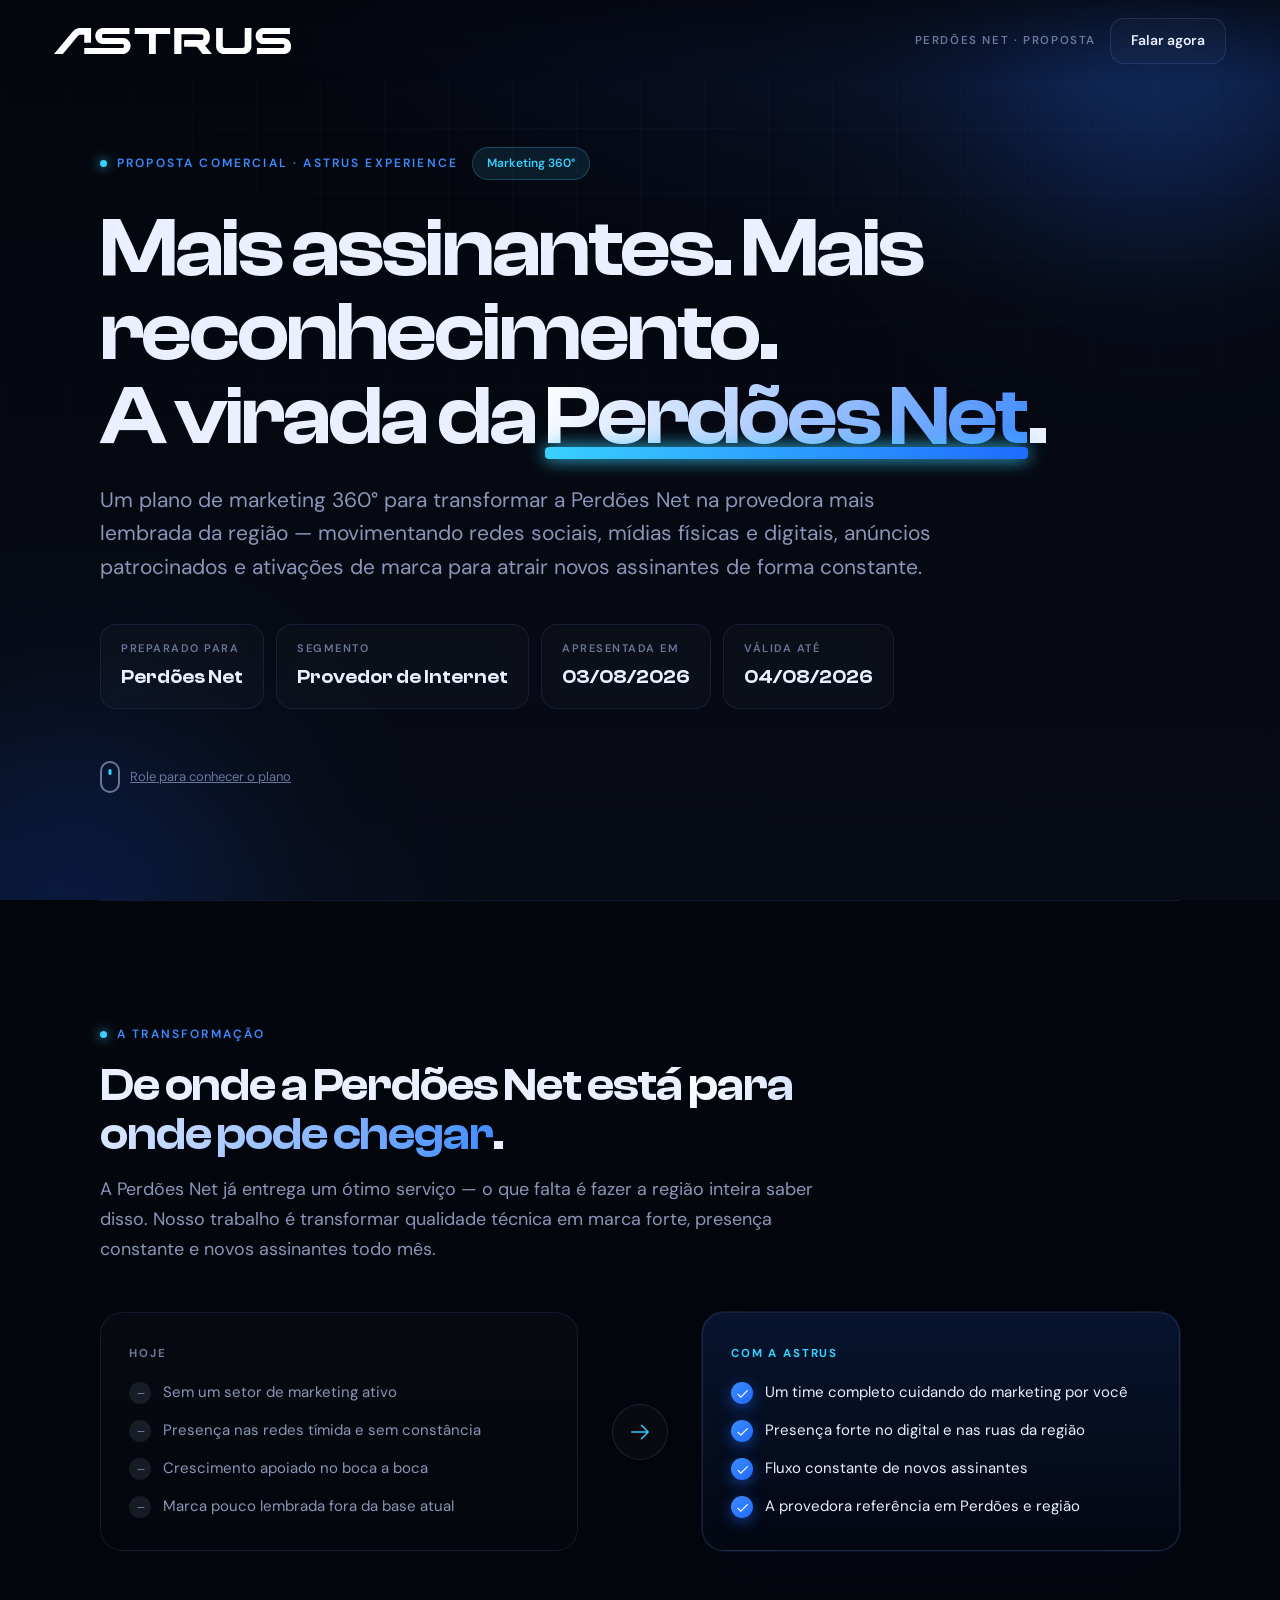
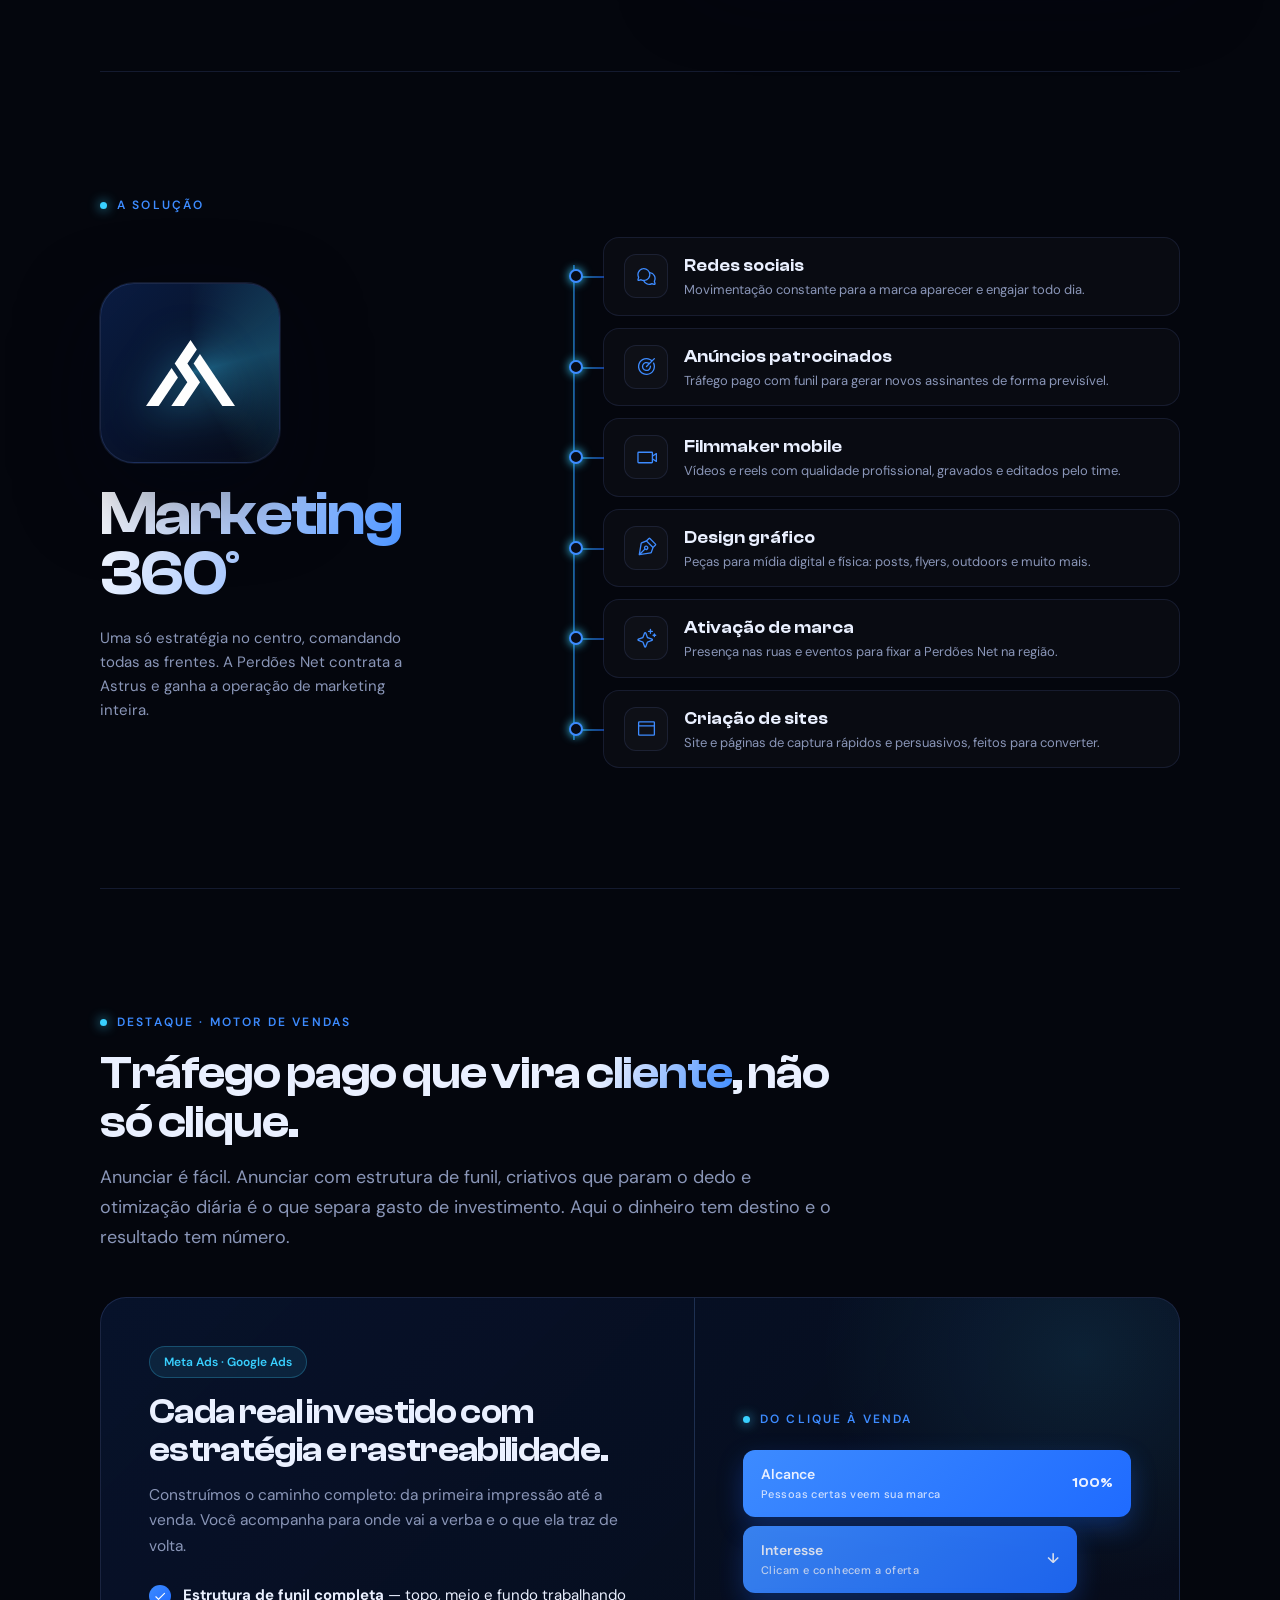
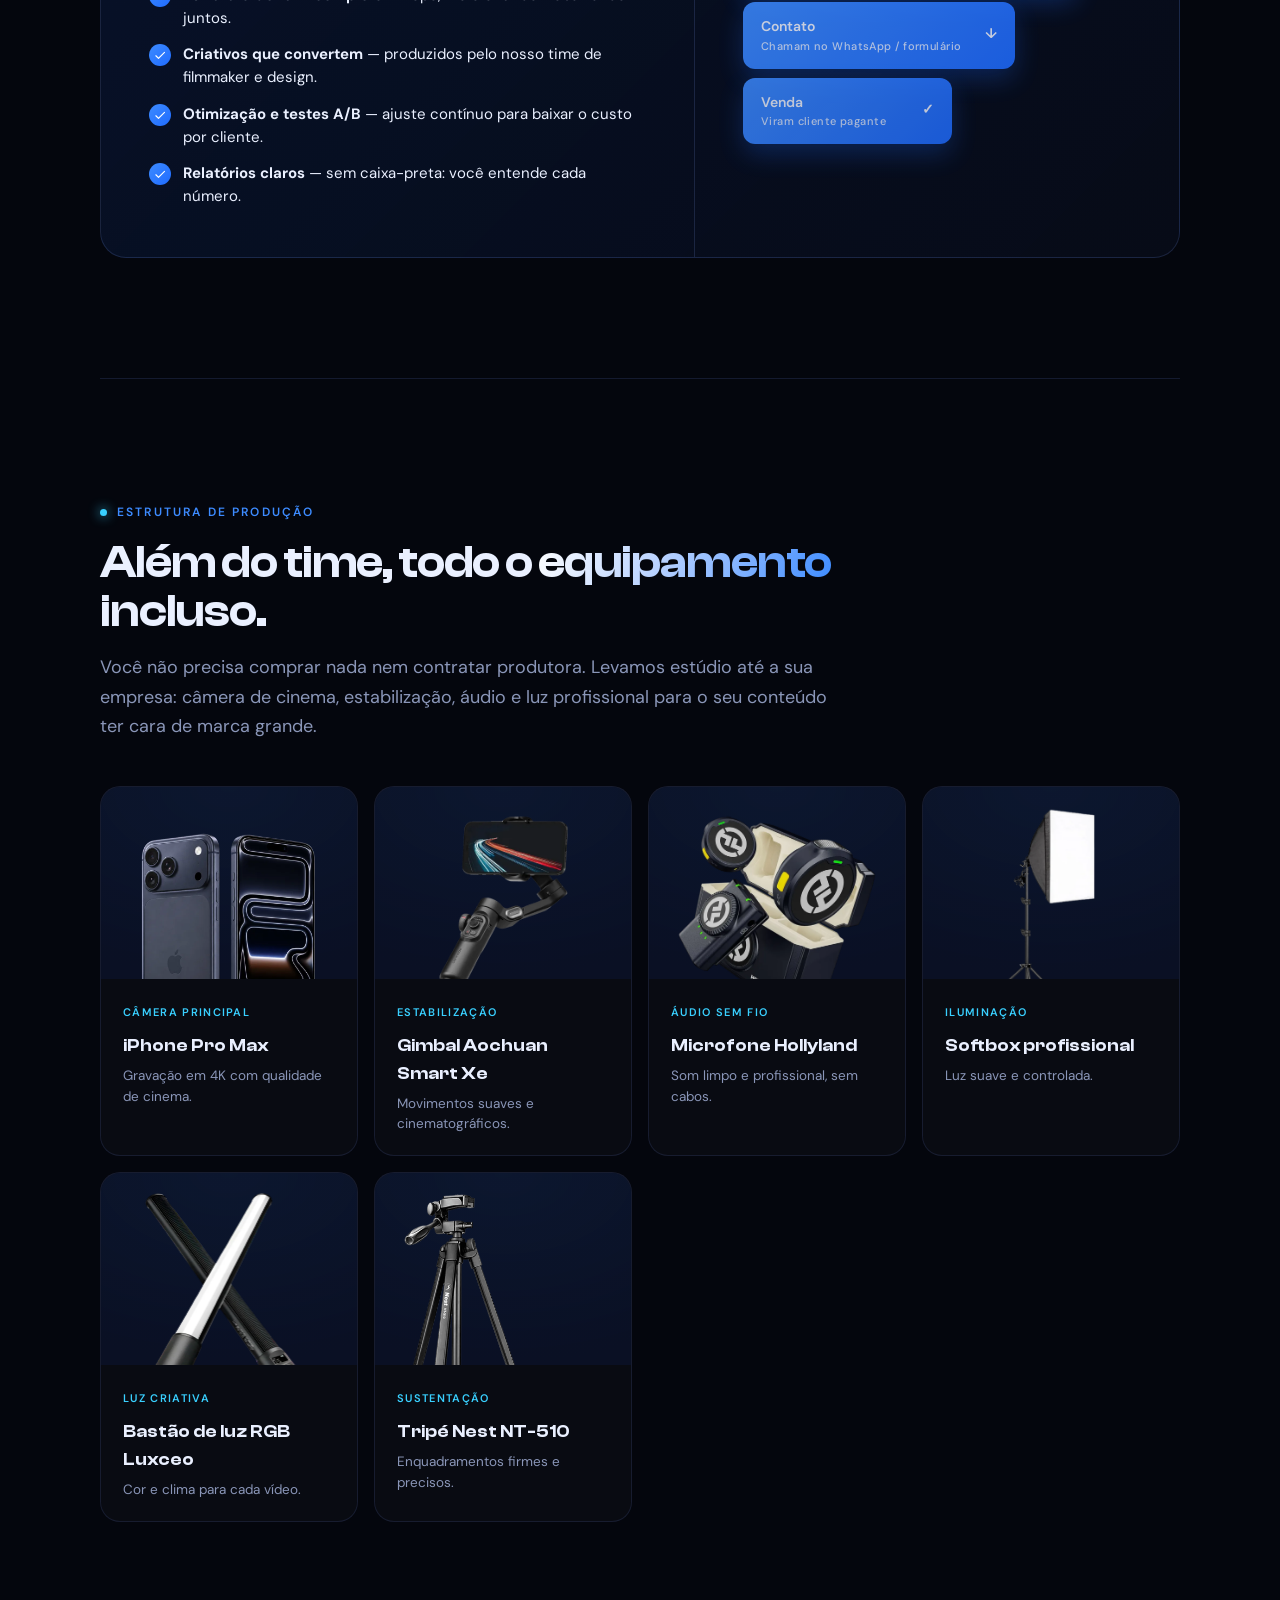
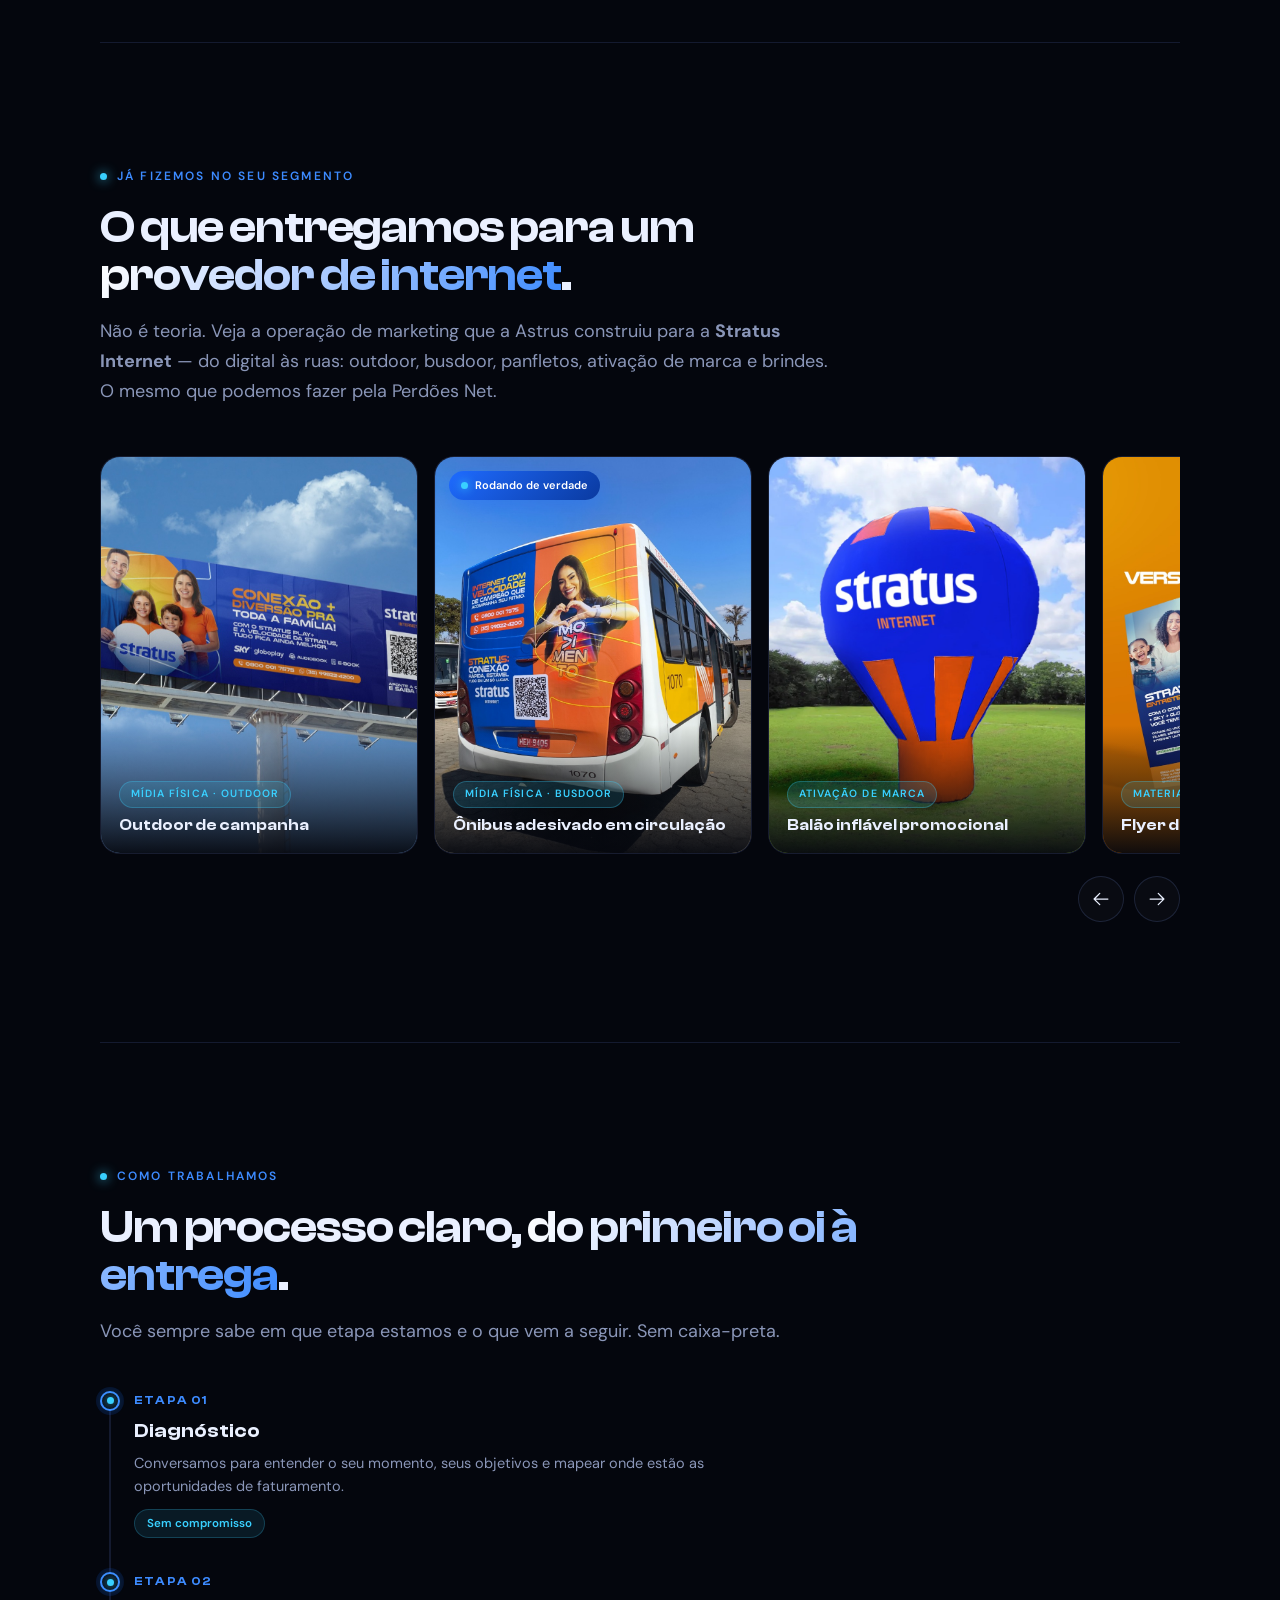
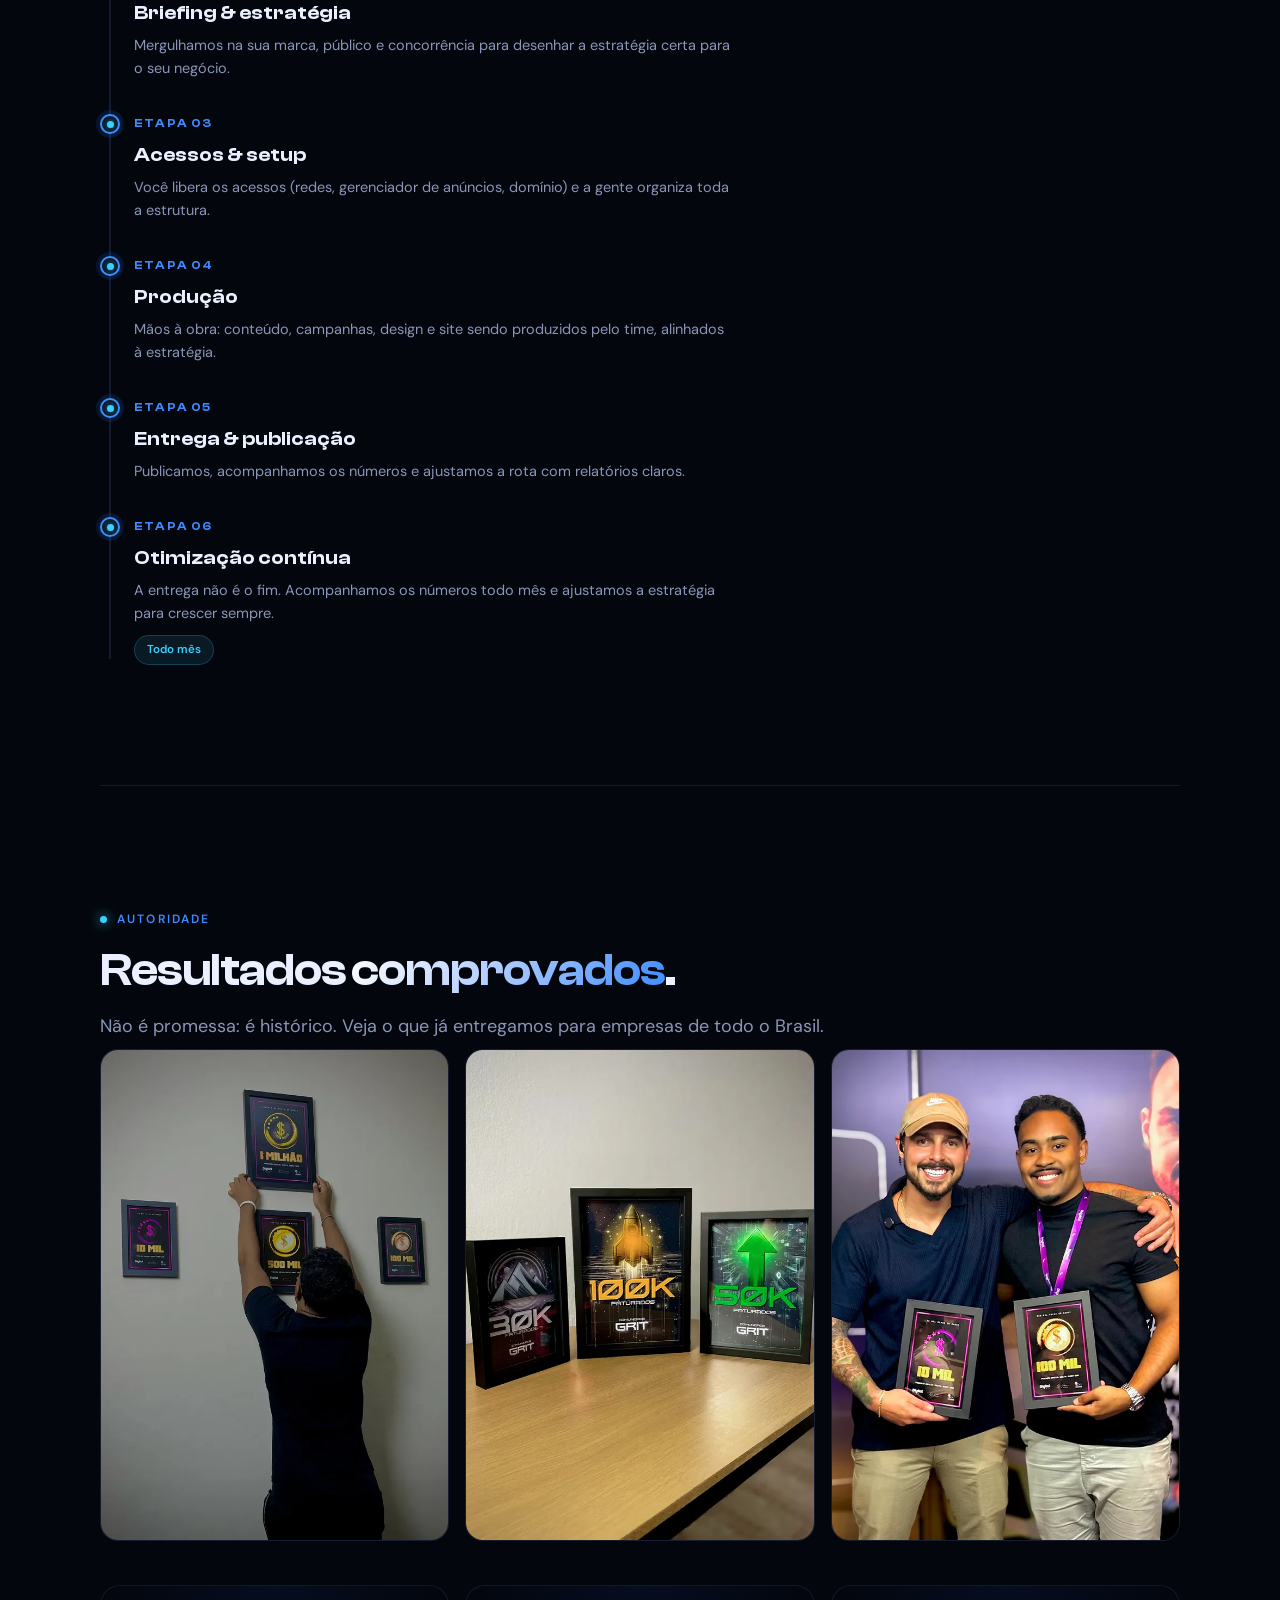
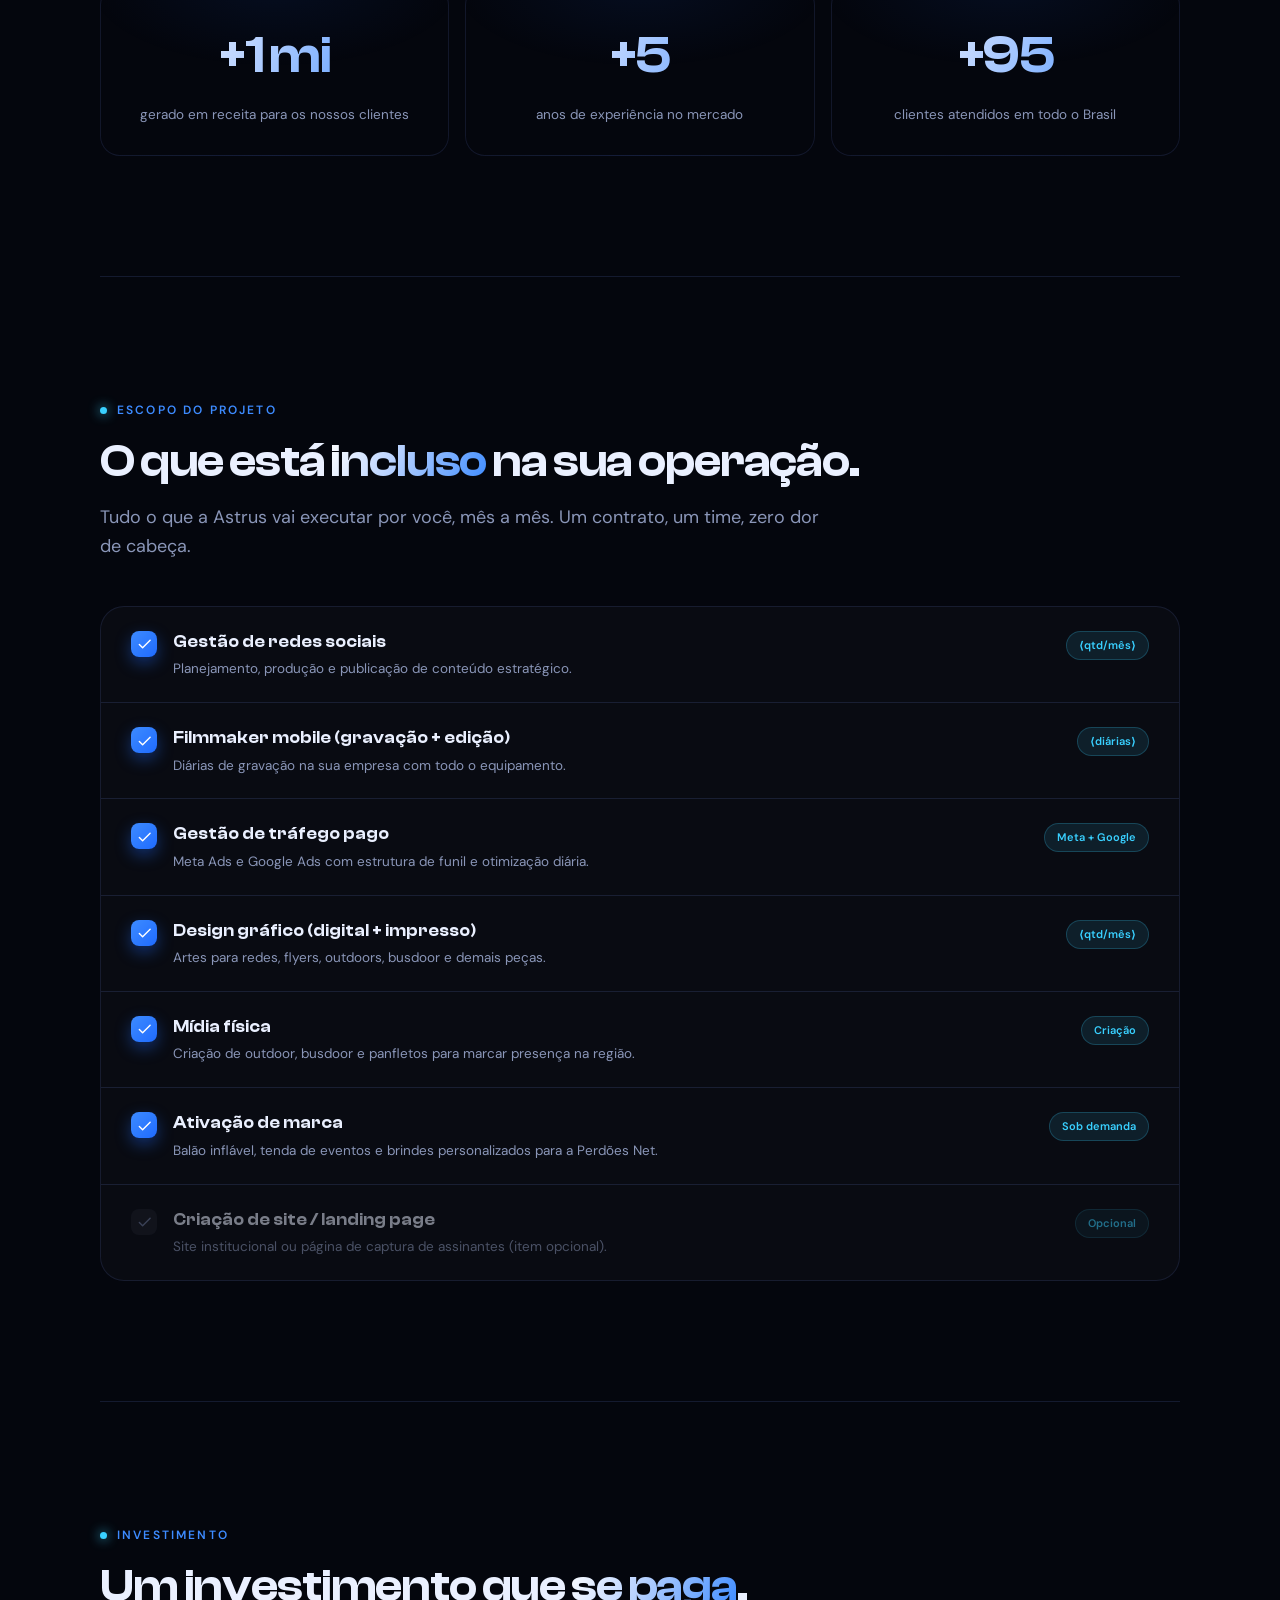
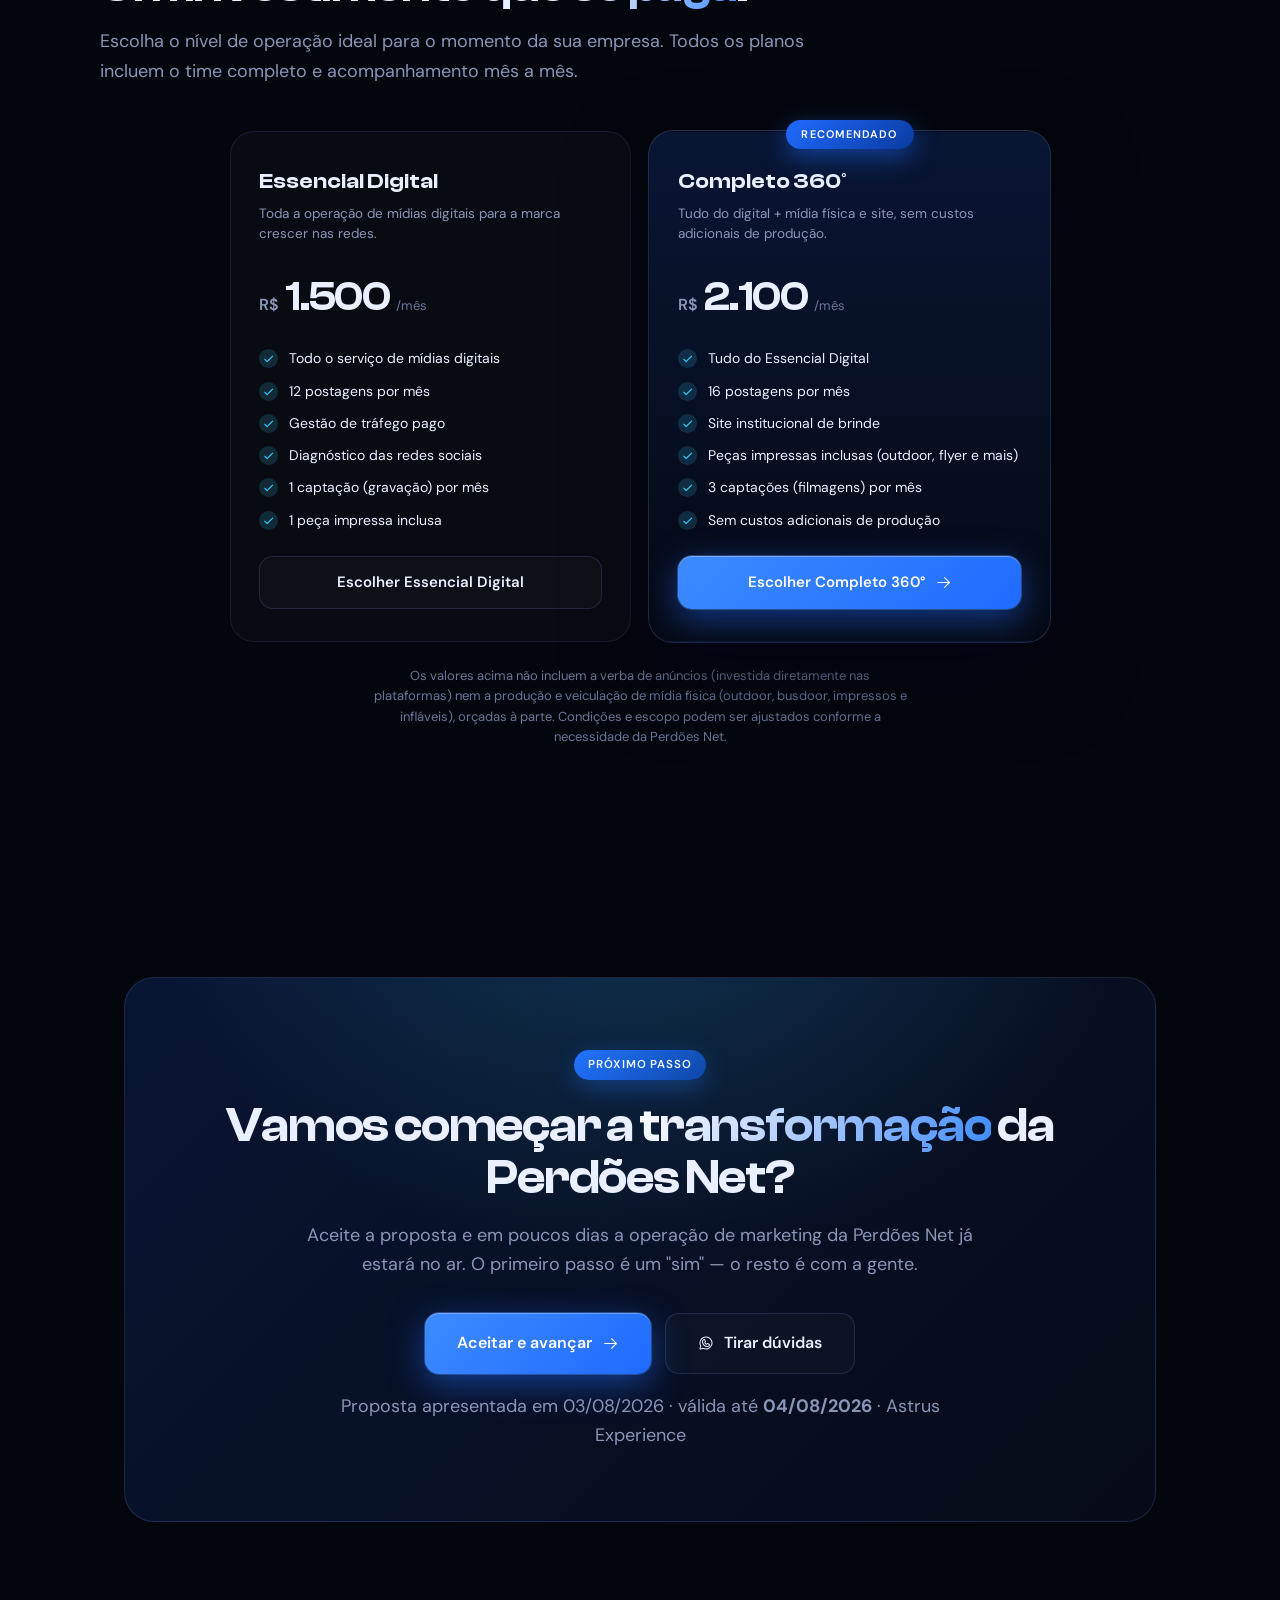
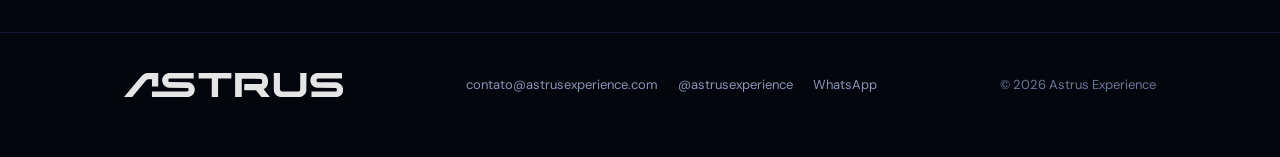
==== proposta.html @ e9cb90b3 "Add files via upload" ====
<!doctype html>
<html lang="pt-BR">
<head>
<meta charset="utf-8" />
<meta name="viewport" content="width=device-width, initial-scale=1" />
<title>Proposta Comercial · Perdões Net — Astrus Experience</title>
<meta name="description" content="Proposta comercial Astrus Experience para a Perdões Net — marketing 360° para provedor de internet." />
<link rel="icon" type="image/svg+xml" href="assets/favicon.svg" />
<link rel="preconnect" href="https://fonts.googleapis.com">
<link rel="preconnect" href="https://fonts.gstatic.com" crossorigin>
<link href="https://fonts.googleapis.com/css2?family=DM+Sans:opsz,wght@9..40,400;9..40,500;9..40,600;9..40,700&display=swap" rel="stylesheet">
<link rel="stylesheet" href="css/fonts.css" />

<!--
  ╔══════════════════════════════════════════════════════════════════════╗
  ║  PROPOSTA COMERCIAL — MODELO BASE (Astrus Experience)                  ║
  ║  Edite a cada reunião. Procure por  ⟨EDITAR⟩  para achar os campos.    ║
  ║  Principais pontos editáveis:                                          ║
  ║   • Capa: nome do cliente, segmento, data e validade                   ║
  ║   • Cenário: as 3 dores do cliente (diagnóstico da reunião)            ║
  ║   • Transformação: o "De → Para" do negócio                           ║
  ║   • Escopo: marque/desmarque o que entra no contrato                   ║
  ║   • Investimento: valores dos planos                                   ║
  ╚══════════════════════════════════════════════════════════════════════╝
-->

<style>
  :root{
    --bg:#04060d; --bg2:#070b16;
    --ink:#eaf0ff; --muted:#8a96b8; --muted2:#6b779a;
    --blue:#1f6bff; --blue-bright:#3d8bff; --blue-glow:#0a3aa0; --cyan:#39d0ff;
    --line:rgba(120,150,255,.14);
    --card:rgba(255,255,255,.025); --card-brd:rgba(120,150,255,.12);
    --glass:rgba(10,16,34,.42); --glass-brd:rgba(130,160,255,.16);
    --grad-blue:linear-gradient(135deg,var(--blue-bright),var(--blue));
    --grad-deep:linear-gradient(135deg,var(--blue),var(--blue-glow));
    --grad-text:linear-gradient(115deg,#fff 0%,#bcd4ff 40%,#3d8bff 100%);
    --grad-line:linear-gradient(90deg,var(--cyan),var(--blue));
    --font-display:'Clash Display','DM Sans',sans-serif;
    --font-body:'DM Sans','Satoshi',system-ui,sans-serif;
    --ease:cubic-bezier(.22,.61,.36,1); --ease-out:cubic-bezier(.16,1,.3,1);
  }
  *{margin:0;padding:0;box-sizing:border-box}
  html{scroll-behavior:smooth}
  body{font-family:var(--font-body);background:var(--bg);color:var(--ink);line-height:1.55;
    -webkit-font-smoothing:antialiased;overflow-x:hidden}
  .grad{background:var(--grad-text);-webkit-background-clip:text;background-clip:text;color:transparent}
  a{color:inherit}

  /* ===== AMBIENTE ===== */
  .ambient{position:fixed;inset:0;z-index:0;overflow:hidden;pointer-events:none;background:
    radial-gradient(120% 80% at 82% -10%,#0b1838 0%,transparent 55%),
    radial-gradient(100% 70% at -10% 110%,#081025 0%,transparent 50%),
    linear-gradient(180deg,var(--bg),var(--bg2))}
  .orb{position:absolute;border-radius:50%;filter:blur(90px);opacity:.4;mix-blend-mode:screen}
  .orb.a{width:520px;height:520px;background:radial-gradient(circle,#1f6bff,transparent 65%);top:-200px;right:-140px;animation:float1 22s var(--ease) infinite}
  .orb.b{width:480px;height:480px;background:radial-gradient(circle,#0a3aa0,transparent 65%);bottom:-220px;left:-160px;animation:float2 26s var(--ease) infinite}
  @keyframes float1{50%{transform:translate(-60px,80px)}}
  @keyframes float2{50%{transform:translate(70px,-60px)}}
  .grid-ov{position:absolute;inset:0;opacity:.32;
    background-image:linear-gradient(var(--line) 1px,transparent 1px),linear-gradient(90deg,var(--line) 1px,transparent 1px);
    background-size:64px 64px;mask-image:radial-gradient(130% 100% at 50% 0%,#000,transparent 72%)}

  /* ===== NAV / PROGRESSO ===== */
  .topbar{position:fixed;top:0;left:0;right:0;z-index:40;display:flex;align-items:center;justify-content:space-between;
    padding:18px clamp(20px,5vw,54px);backdrop-filter:blur(10px);
    background:linear-gradient(180deg,rgba(4,6,13,.72),transparent);transition:.4s var(--ease)}
  .topbar.solid{background:rgba(4,6,13,.86);border-bottom:1px solid var(--line);padding-top:13px;padding-bottom:13px}
  .topbar img{height:26px;display:block}
  .topbar .tb-r{display:flex;align-items:center;gap:14px}
  .tb-tag{font-size:11.5px;font-weight:600;letter-spacing:.14em;text-transform:uppercase;color:var(--muted2);display:none}
  @media(min-width:720px){.tb-tag{display:inline}}
  .progress{position:fixed;top:0;left:0;height:2.5px;width:0;z-index:50;background:var(--grad-line);box-shadow:0 0 14px var(--cyan)}

  .wrap{position:relative;z-index:2;max-width:1080px;margin:0 auto;padding:0 clamp(20px,5vw,24px)}
  section{position:relative;z-index:2}

  /* ===== COMPONENTES BASE ===== */
  .eyebrow{display:inline-flex;align-items:center;gap:10px;font-size:12px;font-weight:600;letter-spacing:.18em;
    text-transform:uppercase;color:var(--blue-bright)}
  .eyebrow .dot{width:7px;height:7px;border-radius:50%;background:var(--cyan);box-shadow:0 0 12px var(--cyan);animation:pulse 2.4s ease-in-out infinite}
  @keyframes pulse{50%{opacity:.4;transform:scale(.7)}}
  .h-sec{font-family:var(--font-display);font-weight:600;font-size:clamp(28px,5vw,46px);letter-spacing:-.025em;line-height:1.06;margin-top:16px}
  .lead{font-size:clamp(15px,2vw,18px);color:var(--muted);max-width:62ch;line-height:1.65;margin-top:16px}
  .badge{font-size:11.5px;font-weight:600;letter-spacing:.08em;text-transform:uppercase;padding:6px 14px;border-radius:100px;
    background:var(--grad-deep);color:#fff;box-shadow:0 8px 24px rgba(31,107,255,.35);display:inline-block}
  .pill{font-size:12px;font-weight:600;color:var(--cyan);padding:6px 14px;border-radius:100px;
    background:rgba(57,208,255,.1);border:1px solid rgba(57,208,255,.25);display:inline-block}

  .btn{display:inline-flex;align-items:center;gap:10px;font-family:var(--font-body);font-weight:600;font-size:15px;
    border-radius:14px;cursor:pointer;border:none;text-decoration:none;transition:.3s var(--ease)}
  .btn svg{width:17px;height:17px;transition:transform .3s var(--ease)}
  .btn-primary{position:relative;padding:15px 28px;color:#fff;overflow:hidden;background:var(--grad-blue);isolation:isolate;
    box-shadow:0 10px 34px rgba(31,107,255,.5),0 0 0 1px rgba(120,170,255,.35),inset 0 1px 0 rgba(255,255,255,.3);
    animation:btnPulse 2.6s ease-in-out infinite}
  @keyframes btnPulse{0%,100%{box-shadow:0 10px 34px rgba(31,107,255,.5),0 0 0 1px rgba(120,170,255,.35),inset 0 1px 0 rgba(255,255,255,.3)}
    50%{box-shadow:0 14px 46px rgba(57,208,255,.65),0 0 30px rgba(57,208,255,.45),0 0 0 1px rgba(120,170,255,.55),inset 0 1px 0 rgba(255,255,255,.35)}}
  .btn-primary::after{content:"";position:absolute;top:0;left:-70%;width:42%;height:100%;
    background:linear-gradient(100deg,transparent,rgba(255,255,255,.65),transparent);transform:skewX(-18deg);animation:sheen 3s ease-in-out infinite}
  @keyframes sheen{0%,50%{left:-70%}80%,100%{left:150%}}
  .btn-primary:hover{transform:translateY(-3px) scale(1.02)}
  .btn-primary:hover svg{transform:translateX(5px)}
  .btn-ghost{padding:14px 24px;background:var(--card);border:1px solid var(--glass-brd);color:var(--ink)}
  .btn-ghost:hover{border-color:var(--blue-bright);background:rgba(31,107,255,.1)}
  .btn-lg{padding:17px 32px;font-size:16px}

  .ico{display:inline-block;width:1em;height:1em;background:currentColor;
    -webkit-mask:var(--ic) center/contain no-repeat;mask:var(--ic) center/contain no-repeat;flex:none}

  /* ===== reveal ===== */
  .reveal{opacity:0;transform:translateY(28px);transition:.9s var(--ease-out)}
  .reveal.in{opacity:1;transform:none}
  .reveal.d1{transition-delay:.1s}.reveal.d2{transition-delay:.2s}.reveal.d3{transition-delay:.3s}

  /* ===== CAPA ===== */
  .cover{min-height:100vh;display:flex;flex-direction:column;justify-content:center;padding:120px 0 80px}
  .cover-tag{display:flex;align-items:center;gap:14px;flex-wrap:wrap;margin-bottom:26px}
  .cover h1{font-family:var(--font-display);font-weight:600;font-size:clamp(40px,7.5vw,84px);letter-spacing:-.035em;line-height:1.0}
  .cover .hl{position:relative;white-space:nowrap}
  .cover .hl::after{content:"";position:absolute;left:0;bottom:.06em;width:100%;height:.14em;border-radius:4px;
    background:var(--grad-line);box-shadow:0 0 18px var(--cyan);transform:scaleX(0);transform-origin:left;animation:underline 1.1s var(--ease-out) .6s forwards}
  @keyframes underline{to{transform:scaleX(1)}}
  .cover-sub{font-size:clamp(16px,2.3vw,21px);color:var(--muted);max-width:60ch;margin-top:26px;line-height:1.6}
  .cover-meta{display:flex;flex-wrap:wrap;gap:12px;margin-top:40px}
  .meta-card{border:1px solid var(--card-brd);border-radius:16px;background:var(--card);padding:15px 20px;min-width:150px;
    backdrop-filter:blur(8px)}
  .meta-card .k{font-size:11px;font-weight:600;letter-spacing:.14em;text-transform:uppercase;color:var(--muted2)}
  .meta-card .v{font-family:var(--font-display);font-weight:600;font-size:19px;margin-top:6px}
  .scroll-cue{margin-top:52px;display:inline-flex;align-items:center;gap:10px;color:var(--muted2);font-size:13px}
  .scroll-cue .m{width:20px;height:32px;border:2px solid var(--muted2);border-radius:100px;position:relative}
  .scroll-cue .m::after{content:"";position:absolute;top:6px;left:50%;transform:translateX(-50%);width:3px;height:6px;border-radius:2px;background:var(--cyan);animation:mouse 1.6s infinite}
  @keyframes mouse{0%{opacity:0;top:6px}30%{opacity:1}70%{opacity:1}100%{opacity:0;top:16px}}

  /* ===== BLOCO GENÉRICO ===== */
  .block{padding:clamp(70px,11vw,120px) 0;border-top:1px solid var(--line)}
  .sec-head{max-width:760px}

  /* ===== CENÁRIO / DORES ===== */
  .pain-grid{display:grid;grid-template-columns:repeat(auto-fit,minmax(260px,1fr));gap:16px;margin-top:44px}
  .pain{border:1px solid var(--card-brd);border-radius:20px;background:var(--card);padding:28px 26px;position:relative;overflow:hidden;
    transition:.35s var(--ease)}
  .pain::before{content:"";position:absolute;inset:0;background:radial-gradient(120% 90% at 0% 0%,rgba(255,90,90,.08),transparent 60%);opacity:0;transition:.35s}
  .pain:hover{transform:translateY(-4px);border-color:rgba(255,120,120,.3)}
  .pain:hover::before{opacity:1}
  .pain .pn{font-family:var(--font-display);font-size:14px;font-weight:600;color:#ff8a8a;letter-spacing:.02em}
  .pain h3{font-family:var(--font-display);font-weight:600;font-size:20px;margin:14px 0 8px}
  .pain p{font-size:14.5px;color:var(--muted);line-height:1.6}
  .pain .xic{width:42px;height:42px;display:grid;place-items:center;border-radius:12px;background:rgba(255,100,100,.1);
    border:1px solid rgba(255,120,120,.25);color:#ff8a8a}
  .pain .xic svg{width:20px;height:20px}

  /* ===== TRANSFORMAÇÃO (De → Para) ===== */
  .transform{display:grid;grid-template-columns:1fr auto 1fr;gap:clamp(16px,3vw,34px);align-items:stretch;margin-top:48px}
  @media(max-width:760px){.transform{grid-template-columns:1fr;gap:14px}.transform .arrow{transform:rotate(90deg);margin:2px auto}}
  .tcol{border-radius:22px;padding:32px 28px}
  .tcol.from{border:1px solid var(--card-brd);background:linear-gradient(180deg,rgba(255,255,255,.02),rgba(255,255,255,.005))}
  .tcol.to{border:1px solid var(--glass-brd);background:linear-gradient(180deg,rgba(31,107,255,.14),rgba(31,107,255,.02));
    box-shadow:0 30px 80px rgba(2,6,20,.5),0 0 0 1px rgba(120,170,255,.12)}
  .tcol .lbl{font-size:11.5px;font-weight:700;letter-spacing:.16em;text-transform:uppercase;margin-bottom:18px}
  .tcol.from .lbl{color:var(--muted2)}
  .tcol.to .lbl{color:var(--cyan)}
  .tcol ul{list-style:none;display:flex;flex-direction:column;gap:15px}
  .tcol li{display:flex;gap:12px;font-size:15px;line-height:1.5}
  .tcol.from li{color:var(--muted)}
  .tcol li .ci{flex:none;width:22px;height:22px;border-radius:50%;display:grid;place-items:center;margin-top:1px}
  .tcol.from li .ci{background:rgba(138,150,184,.14);color:var(--muted2)}
  .tcol.to li .ci{background:var(--grad-blue);color:#fff;box-shadow:0 4px 14px rgba(31,107,255,.5)}
  .tcol .ci svg{width:13px;height:13px}
  .arrow{align-self:center;width:56px;height:56px;border-radius:50%;display:grid;place-items:center;flex:none;
    background:var(--card);border:1px solid var(--glass-brd);color:var(--cyan)}
  .arrow svg{width:24px;height:24px;animation:nudge 1.8s var(--ease) infinite}
  @keyframes nudge{50%{transform:translateX(4px)}}

  /* ===== SOLUÇÃO / SERVIÇOS ===== */
  .serv-grid{display:grid;grid-template-columns:repeat(auto-fit,minmax(250px,1fr));gap:16px;margin-top:44px}
  .serv{border:1px solid var(--card-brd);border-radius:20px;background:var(--card);padding:26px 24px;transition:.35s var(--ease);position:relative;overflow:hidden}
  .serv::after{content:"";position:absolute;inset:0;border-radius:20px;padding:1px;background:var(--grad-line);
    -webkit-mask:linear-gradient(#000 0 0) content-box,linear-gradient(#000 0 0);-webkit-mask-composite:xor;mask-composite:exclude;opacity:0;transition:.35s}
  .serv:hover{transform:translateY(-5px)}
  .serv:hover::after{opacity:1}
  .serv .sic{width:52px;height:52px;display:grid;place-items:center;border-radius:15px;font-size:26px;color:var(--blue-bright);
    background:var(--card);border:1px solid var(--card-brd);transition:.35s var(--ease)}
  .serv:hover .sic{background:var(--grad-blue);color:#fff;border-color:transparent;box-shadow:0 10px 30px rgba(31,107,255,.45)}
  .serv h3{font-family:var(--font-display);font-weight:600;font-size:19px;margin:18px 0 8px}
  .serv p{font-size:14px;color:var(--muted);line-height:1.6}
  .serv .snum{position:absolute;top:22px;right:24px;font-family:var(--font-display);font-size:13px;color:var(--muted2);font-variant-numeric:tabular-nums}

  /* ===== ORGANOGRAMA 360° (serviços) ===== */
  .org360{display:grid;grid-template-columns:.82fr 1.18fr;gap:clamp(24px,4vw,54px);align-items:center;margin-top:20px}
  @media(max-width:820px){.org360{grid-template-columns:1fr;gap:36px}}
  .org360-core{display:flex;flex-direction:column;align-items:flex-start;gap:22px}
  .core-badge{position:relative;width:clamp(128px,18vw,180px);height:clamp(128px,18vw,180px);border-radius:34px;display:grid;place-items:center;
    background:linear-gradient(135deg,rgba(31,107,255,.22),rgba(10,16,34,.5));border:1px solid var(--glass-brd);
    box-shadow:0 30px 80px rgba(2,6,20,.5),0 0 0 1px rgba(120,170,255,.15);overflow:hidden}
  .core-badge::before{content:"";position:absolute;inset:-45%;background:conic-gradient(from 0deg,transparent,rgba(57,208,255,.28),transparent 42%);animation:spin 6s linear infinite}
  @keyframes spin{to{transform:rotate(360deg)}}
  .core-badge img{position:relative;width:50%;filter:drop-shadow(0 6px 22px rgba(57,208,255,.55))}
  .org360-core h2{font-family:var(--font-display);font-weight:600;font-size:clamp(36px,6vw,62px);letter-spacing:-.03em;line-height:.96}
  .org360-core p{color:var(--muted);font-size:15px;max-width:32ch;line-height:1.6}
  .org360-list{position:relative;display:flex;flex-direction:column;gap:12px;padding-left:30px}
  .org360-list::before{content:"";position:absolute;left:0;top:28px;bottom:28px;width:2px;background:var(--grad-line);opacity:.55;box-shadow:0 0 10px rgba(57,208,255,.4)}
  .osrv{position:relative;display:flex;align-items:center;gap:16px;border:1px solid var(--card-brd);border-radius:16px;background:var(--card);
    padding:15px 20px;transition:.35s var(--ease)}
  .osrv::before{content:"";position:absolute;left:-30px;top:50%;width:30px;height:2px;background:var(--grad-line);opacity:.55}
  .osrv::after{content:"";position:absolute;left:-35px;top:50%;transform:translateY(-50%);width:10px;height:10px;border-radius:50%;
    background:var(--bg2);border:2px solid var(--blue-bright);box-shadow:0 0 10px var(--cyan)}
  .osrv:hover{transform:translateX(6px);border-color:var(--blue-bright);background:rgba(31,107,255,.08)}
  .osrv .oic{flex:none;width:44px;height:44px;display:grid;place-items:center;border-radius:12px;font-size:21px;color:var(--blue-bright);
    background:var(--card);border:1px solid var(--card-brd);transition:.35s var(--ease)}
  .osrv:hover .oic{background:var(--grad-blue);color:#fff;border-color:transparent;box-shadow:0 8px 22px rgba(31,107,255,.45)}
  .osrv .otx h3{font-family:var(--font-display);font-weight:600;font-size:17px}
  .osrv .otx p{font-size:13px;color:var(--muted);margin-top:2px;line-height:1.4}

  /* ===== DESTAQUE TRÁFEGO ===== */
  .spot{margin-top:44px;border:1px solid var(--glass-brd);border-radius:26px;overflow:hidden;position:relative;
    background:linear-gradient(135deg,rgba(31,107,255,.12),rgba(10,16,34,.5))}
  .spot-grid{display:grid;grid-template-columns:1.1fr .9fr;gap:0}
  @media(max-width:820px){.spot-grid{grid-template-columns:1fr}}
  .spot-l{padding:clamp(30px,4vw,48px)}
  .spot-l h3{font-family:var(--font-display);font-weight:600;font-size:clamp(24px,3.4vw,34px);letter-spacing:-.02em;line-height:1.1;margin:16px 0 14px}
  .spot-l p{color:var(--muted);font-size:15.5px;line-height:1.65;max-width:46ch}
  .spot-feats{list-style:none;margin-top:24px;display:flex;flex-direction:column;gap:13px}
  .spot-feats li{display:flex;gap:12px;font-size:15px;align-items:flex-start}
  .spot-feats .ci{flex:none;width:22px;height:22px;border-radius:50%;background:var(--grad-blue);display:grid;place-items:center;color:#fff;margin-top:1px}
  .spot-feats .ci svg{width:12px;height:12px}
  .spot-r{position:relative;border-left:1px solid var(--glass-brd);padding:clamp(30px,4vw,48px);display:flex;flex-direction:column;justify-content:center;gap:22px;
    background:radial-gradient(90% 70% at 80% 10%,rgba(57,208,255,.1),transparent 60%)}
  @media(max-width:820px){.spot-r{border-left:none;border-top:1px solid var(--glass-brd)}}
  .funnel{display:flex;flex-direction:column;gap:9px}
  .fstep{position:relative;border-radius:12px;padding:14px 18px;font-weight:600;font-size:14px;color:#eaf0ff;
    background:var(--grad-blue);box-shadow:0 10px 26px rgba(31,107,255,.3);display:flex;justify-content:space-between;align-items:center}
  .fstep:nth-child(1){width:100%}.fstep:nth-child(2){width:86%;opacity:.92}.fstep:nth-child(3){width:70%;opacity:.85}.fstep:nth-child(4){width:54%;opacity:.82}
  .fstep .fv{font-family:var(--font-display);font-variant-numeric:tabular-nums}
  .fstep small{display:block;font-weight:500;font-size:11px;opacity:.85;letter-spacing:.04em}

  /* ===== EQUIPAMENTOS ===== */
  .equip-grid{display:grid;grid-template-columns:repeat(auto-fit,minmax(220px,1fr));gap:16px;margin-top:44px}
  .equip{border:1px solid var(--card-brd);border-radius:20px;background:var(--card);overflow:hidden;transition:.35s var(--ease)}
  .equip:hover{transform:translateY(-5px);border-color:var(--blue-bright);box-shadow:0 24px 60px rgba(2,6,20,.5)}
  .equip-media{aspect-ratio:4/3;overflow:hidden;display:grid;place-items:center;padding:20px;
    background:radial-gradient(120% 100% at 50% 0%,rgba(31,107,255,.12),#0a1024)}
  .equip-media img{max-width:100%;max-height:100%;width:auto;height:auto;object-fit:contain;transition:.6s var(--ease)}
  .equip:hover .equip-media img{transform:scale(1.05)}
  .equip-body{padding:20px 22px}
  .equip-role{font-size:11px;font-weight:600;letter-spacing:.12em;text-transform:uppercase;color:var(--cyan)}
  .equip-body h3{font-family:var(--font-display);font-weight:600;font-size:18px;margin:8px 0 6px}
  .equip-body p{font-size:13.5px;color:var(--muted);line-height:1.55}

  /* ===== CASES — carrossel (responsivo a qualquer nº de fotos) ===== */
  .cases-carousel{position:relative;margin-top:44px}
  .cc-track{display:flex;gap:16px;overflow-x:auto;scroll-snap-type:x mandatory;scroll-behavior:smooth;
    padding:6px 2px 18px;-ms-overflow-style:none;scrollbar-width:none}
  .cc-track::-webkit-scrollbar{display:none}
  .case{position:relative;flex:0 0 auto;width:clamp(258px,72vw,318px);aspect-ratio:4/5;scroll-snap-align:start;
    border:1px solid var(--card-brd);border-radius:20px;overflow:hidden;background:var(--card);transition:.4s var(--ease)}
  .case img{width:100%;height:100%;object-fit:cover;display:block;transition:1.1s var(--ease)}
  .case:hover{border-color:var(--blue-bright);box-shadow:0 26px 60px rgba(2,6,20,.55)}
  .case:hover img{transform:scale(1.05)}
  .case .cap{position:absolute;left:0;right:0;bottom:0;padding:56px 18px 18px;display:flex;flex-direction:column;gap:8px;
    background:linear-gradient(180deg,transparent,rgba(4,6,13,.94))}
  .case .ctag{align-self:flex-start;font-size:10.5px;font-weight:600;letter-spacing:.1em;text-transform:uppercase;color:var(--cyan);
    padding:4px 11px;border-radius:100px;background:rgba(57,208,255,.14);border:1px solid rgba(57,208,255,.28)}
  .case .cnm{font-family:var(--font-display);font-weight:600;font-size:16px;line-height:1.2}
  .case .clive{position:absolute;top:14px;left:14px;display:inline-flex;align-items:center;gap:7px;font-size:11px;font-weight:600;
    color:#fff;padding:6px 12px;border-radius:100px;background:var(--grad-deep);box-shadow:0 8px 22px rgba(31,107,255,.4);z-index:2}
  .case .clive i{width:7px;height:7px;border-radius:50%;background:var(--cyan);box-shadow:0 0 10px var(--cyan);animation:pulse 1.8s infinite}
  .cc-nav{display:flex;gap:10px;justify-content:flex-end;margin-top:4px}
  .cc-nav button{width:46px;height:46px;border-radius:50%;border:1px solid var(--glass-brd);background:var(--card);color:var(--ink);
    cursor:pointer;display:grid;place-items:center;transition:.25s var(--ease)}
  .cc-nav button:hover{border-color:var(--blue-bright);background:rgba(31,107,255,.12);color:#fff}
  .cc-nav button svg{width:20px;height:20px}
  .cc-nav button.prev svg{transform:rotate(180deg)}

  /* ===== fotos de resultado (site Astrus) ===== */
  .res-photos{display:grid;grid-template-columns:repeat(3,1fr);gap:16px;margin-top:8px;margin-bottom:24px}
  @media(max-width:640px){.res-photos{grid-template-columns:1fr}}
  .res-photo{border:1px solid var(--card-brd);border-radius:18px;overflow:hidden;background:var(--card);transition:.35s var(--ease)}
  .res-photo:hover{transform:translateY(-4px);border-color:var(--blue-bright);box-shadow:0 22px 54px rgba(2,6,20,.5)}
  .res-photo img{width:100%;height:100%;object-fit:cover;display:block}

  /* ===== PROCESSO ===== */
  .timeline{margin-top:44px;position:relative;padding-left:34px}
  .timeline::before{content:"";position:absolute;left:9px;top:6px;bottom:6px;width:2px;background:var(--line)}
  .timeline .tl-fill{position:absolute;left:9px;top:6px;width:2px;background:var(--grad-line);box-shadow:0 0 12px var(--cyan);height:0;transition:height .2s linear}
  .tstep{position:relative;padding:0 0 34px}
  .tstep:last-child{padding-bottom:0}
  .tstep .tnode{position:absolute;left:-34px;top:0;width:20px;height:20px;border-radius:50%;background:var(--bg2);
    border:2px solid var(--card-brd);display:grid;place-items:center}
  .tstep.in .tnode{border-color:var(--blue-bright);box-shadow:0 0 0 4px rgba(31,107,255,.14)}
  .tstep .tnode i{width:7px;height:7px;border-radius:50%;background:var(--muted2);transition:.3s}
  .tstep.in .tnode i{background:var(--cyan);box-shadow:0 0 10px var(--cyan)}
  .tstep .tn{font-family:var(--font-display);font-size:12px;font-weight:600;color:var(--blue-bright);letter-spacing:.1em}
  .tstep h3{font-family:var(--font-display);font-weight:600;font-size:20px;margin:6px 0 6px}
  .tstep p{font-size:14.5px;color:var(--muted);line-height:1.6;max-width:60ch}
  .tstep .tmeta{display:inline-block;margin-top:10px;font-size:11.5px;font-weight:600;color:var(--cyan);
    padding:5px 12px;border-radius:100px;background:rgba(57,208,255,.1);border:1px solid rgba(57,208,255,.22)}

  /* ===== RESULTADOS ===== */
  .stats{display:grid;grid-template-columns:repeat(3,1fr);gap:16px;margin-top:44px}
  @media(max-width:640px){.stats{grid-template-columns:1fr}}
  .stat{border:1px solid var(--card-brd);border-radius:20px;background:var(--card);padding:30px 26px;text-align:center;
    background:radial-gradient(90% 80% at 50% 0%,rgba(31,107,255,.08),transparent 60%)}
  .stat .rn{font-family:var(--font-display);font-weight:600;font-size:clamp(34px,5vw,52px);letter-spacing:-.03em;
    background:var(--grad-text);-webkit-background-clip:text;background-clip:text;color:transparent}
  .stat .rl{font-size:13.5px;color:var(--muted);margin-top:8px;line-height:1.5}

  /* ===== ESCOPO ===== */
  .scope{margin-top:44px;border:1px solid var(--card-brd);border-radius:24px;background:var(--card);overflow:hidden}
  .scope-row{display:flex;gap:16px;align-items:flex-start;padding:22px clamp(22px,3vw,30px);border-bottom:1px solid var(--line);transition:.3s}
  .scope-row:last-child{border-bottom:none}
  .scope-row:hover{background:rgba(31,107,255,.04)}
  .scope-row .ck{flex:none;width:26px;height:26px;border-radius:8px;display:grid;place-items:center;margin-top:2px;
    background:var(--grad-blue);color:#fff;box-shadow:0 6px 16px rgba(31,107,255,.4)}
  .scope-row .ck svg{width:15px;height:15px}
  .scope-row.off .ck{background:rgba(138,150,184,.12);color:var(--muted2);box-shadow:none}
  .scope-row.off{opacity:.5}
  .scope-row .st{flex:1}
  .scope-row h4{font-family:var(--font-display);font-weight:600;font-size:17px}
  .scope-row p{font-size:13.5px;color:var(--muted);margin-top:4px;line-height:1.55}
  .scope-row .tag{font-size:11px;font-weight:600;color:var(--cyan);padding:5px 12px;border-radius:100px;
    background:rgba(57,208,255,.1);border:1px solid rgba(57,208,255,.22);white-space:nowrap;height:fit-content;margin-top:2px}

  /* ===== INVESTIMENTO ===== */
  .plans{display:grid;grid-template-columns:repeat(2,1fr);gap:18px;margin-top:44px;max-width:820px;margin-inline:auto}
  @media(max-width:820px){.plans{grid-template-columns:1fr}}
  .plan{border:1px solid var(--card-brd);border-radius:24px;background:var(--card);padding:32px 28px;position:relative;transition:.35s var(--ease)}
  .plan:hover{transform:translateY(-6px)}
  .plan.feat{border-color:transparent;background:linear-gradient(180deg,rgba(31,107,255,.16),rgba(10,16,34,.4));
    box-shadow:0 30px 80px rgba(2,6,20,.55),0 0 0 1px rgba(120,170,255,.3)}
  .plan.feat::before{content:"Recomendado";position:absolute;top:-12px;left:50%;transform:translateX(-50%);
    font-size:11px;font-weight:600;letter-spacing:.1em;text-transform:uppercase;padding:6px 16px;border-radius:100px;
    background:var(--grad-deep);color:#fff;box-shadow:0 8px 24px rgba(31,107,255,.5);white-space:nowrap}
  .plan .pname{font-family:var(--font-display);font-weight:600;font-size:22px}
  .plan .pdesc{font-size:13.5px;color:var(--muted);margin-top:6px;line-height:1.5;min-height:40px}
  .plan .price{margin:22px 0 6px;display:flex;align-items:baseline;gap:6px}
  .plan .price .cur{font-size:16px;color:var(--muted);font-weight:600}
  .plan .price .val{font-family:var(--font-display);font-weight:600;font-size:40px;letter-spacing:-.03em}
  .plan .price .per{font-size:13px;color:var(--muted2)}
  .plan ul{list-style:none;margin:20px 0 26px;display:flex;flex-direction:column;gap:12px}
  .plan li{display:flex;gap:11px;font-size:14px;color:var(--ink);line-height:1.45}
  .plan li .ci{flex:none;width:19px;height:19px;border-radius:50%;background:rgba(57,208,255,.16);display:grid;place-items:center;color:var(--cyan);margin-top:1px}
  .plan li .ci svg{width:11px;height:11px}
  .plan .btn{width:100%;justify-content:center}
  .invest-note{margin-top:24px;font-size:13px;color:var(--muted2);text-align:center;max-width:60ch;margin-inline:auto}

  /* ===== CTA FINAL ===== */
  .cta{margin:clamp(70px,11vw,110px) 0;border-radius:30px;padding:clamp(40px,6vw,72px);text-align:center;position:relative;overflow:hidden;
    border:1px solid var(--glass-brd);background:linear-gradient(135deg,rgba(31,107,255,.16),rgba(10,16,34,.5))}
  .cta::before{content:"";position:absolute;inset:0;background:radial-gradient(80% 120% at 50% -20%,rgba(57,208,255,.18),transparent 60%);pointer-events:none}
  .cta h2{font-family:var(--font-display);font-weight:600;font-size:clamp(28px,5vw,48px);letter-spacing:-.025em;line-height:1.08;position:relative}
  .cta p{color:var(--muted);font-size:clamp(15px,2vw,18px);max-width:56ch;margin:18px auto 0;line-height:1.6;position:relative}
  .cta-actions{display:flex;flex-wrap:wrap;gap:14px;justify-content:center;margin-top:34px;position:relative}
  .valid{margin-top:26px;font-size:12.5px;color:var(--muted2);position:relative}

  /* ===== FOOTER ===== */
  .foot{border-top:1px solid var(--line);padding:40px 0 60px;color:var(--muted2);font-size:13px}
  .foot .fw{display:flex;flex-wrap:wrap;gap:18px;align-items:center;justify-content:space-between}
  .foot img{height:24px;opacity:.9}
  .foot a{color:var(--muted);text-decoration:none;transition:.2s}
  .foot a:hover{color:var(--cyan)}
  .foot-links{display:flex;gap:20px;flex-wrap:wrap}

  @media(prefers-reduced-motion:reduce){*{animation:none!important;transition-duration:.001s!important}.reveal{opacity:1;transform:none}}
</style>
</head>
<body>

<div class="progress" id="progress"></div>
<div class="ambient" aria-hidden="true"><div class="orb a"></div><div class="orb b"></div><div class="grid-ov"></div></div>

<!-- ===== TOPBAR ===== -->
<div class="topbar" id="topbar">
  <a href="#top" aria-label="Astrus Experience"><img src="assets/logos/astrus-logo.svg" alt="Astrus Experience"></a>
  <div class="tb-r">
    <span class="tb-tag" id="pTopTag">Perdões Net · Proposta</span>
    <a href="https://w.app/astrusexperience" target="_blank" rel="noopener" class="btn btn-ghost" style="padding:11px 20px;font-size:14px" id="pTopWa">Falar agora</a>
  </div>
</div>

<!-- ============================================================= -->
<!-- CAPA  ⟨EDITAR⟩ cliente, segmento, data, validade              -->
<!-- ============================================================= -->
<section class="cover wrap" id="top">
  <div class="cover-tag reveal in">
    <span class="eyebrow" id="pEyebrow"><span class="dot"></span>Proposta Comercial · Astrus Experience</span>
    <span class="pill" id="pPill">Marketing 360°</span>
  </div>
  <h1 class="reveal in" id="pHeadline">
    Mais assinantes. Mais reconhecimento.<br>
    A virada da <span class="hl grad">Perdões Net</span>.
  </h1>
  <p class="cover-sub reveal in d1" id="pSub">
    Um plano de marketing 360° para transformar a Perdões Net na provedora mais lembrada da
    região — movimentando redes sociais, mídias físicas e digitais, anúncios patrocinados e
    ativações de marca para atrair novos assinantes de forma constante.
  </p>

  <div class="cover-meta reveal in d2" id="pMeta">
    <div class="meta-card"><div class="k">Preparado para</div><div class="v">Perdões Net</div></div>
    <div class="meta-card"><div class="k">Segmento</div><div class="v">Provedor de Internet</div></div>
    <div class="meta-card"><div class="k">Apresentada em</div><div class="v">03/08/2026</div></div>
    <div class="meta-card"><div class="k">Válida até</div><div class="v">04/08/2026</div></div>
  </div>

  <a class="scroll-cue" href="#transformacao"><span class="m"></span>Role para conhecer o plano</a>
</section>

<!-- ============================================================= -->
<!-- A TRANSFORMAÇÃO (De → Para)  ⟨EDITAR⟩ conforme o cliente       -->
<!-- ============================================================= -->
<section class="block wrap" id="transformacao">
  <div class="sec-head reveal">
    <span class="eyebrow"><span class="dot"></span>A transformação</span>
    <h2 class="h-sec" id="pTransformTitle">De onde a Perdões Net está <span class="grad">para onde pode chegar</span>.</h2>
    <p class="lead" id="pTransformLead">A Perdões Net já entrega um ótimo serviço — o que falta é fazer a região inteira saber disso. Nosso trabalho é transformar qualidade técnica em marca forte, presença constante e novos assinantes todo mês.</p>
  </div>

  <div class="transform">
    <div class="tcol from reveal">
      <div class="lbl" id="pFromLabel">Hoje</div>
      <ul id="pFromList">
        <li><span class="ci"><svg viewBox="0 0 256 256" fill="currentColor"><path d="M200,136H72a8,8,0,0,1,0-16H200a8,8,0,0,1,0,16Z"/></svg></span>Sem um setor de marketing ativo</li>
        <li><span class="ci"><svg viewBox="0 0 256 256" fill="currentColor"><path d="M200,136H72a8,8,0,0,1,0-16H200a8,8,0,0,1,0,16Z"/></svg></span>Presença nas redes tímida e sem constância</li>
        <li><span class="ci"><svg viewBox="0 0 256 256" fill="currentColor"><path d="M200,136H72a8,8,0,0,1,0-16H200a8,8,0,0,1,0,16Z"/></svg></span>Crescimento apoiado no boca a boca</li>
        <li><span class="ci"><svg viewBox="0 0 256 256" fill="currentColor"><path d="M200,136H72a8,8,0,0,1,0-16H200a8,8,0,0,1,0,16Z"/></svg></span>Marca pouco lembrada fora da base atual</li>
      </ul>
    </div>

    <div class="arrow reveal d1"><svg viewBox="0 0 256 256" fill="currentColor"><path d="M221.66,133.66l-72,72a8,8,0,0,1-11.32-11.32L196.69,136H40a8,8,0,0,1,0-16H196.69L138.34,61.66a8,8,0,0,1,11.32-11.32l72,72A8,8,0,0,1,221.66,133.66Z"/></svg></div>

    <div class="tcol to reveal d2">
      <div class="lbl" id="pToLabel">Com a Astrus</div>
      <ul id="pToList">
        <li><span class="ci"><svg viewBox="0 0 256 256" fill="currentColor"><path d="M232.49,80.49l-128,128a12,12,0,0,1-17,0l-56-56a12,12,0,1,1,17-17L96,183,215.51,63.51a12,12,0,0,1,17,17Z"/></svg></span>Um time completo cuidando do marketing por você</li>
        <li><span class="ci"><svg viewBox="0 0 256 256" fill="currentColor"><path d="M232.49,80.49l-128,128a12,12,0,0,1-17,0l-56-56a12,12,0,1,1,17-17L96,183,215.51,63.51a12,12,0,0,1,17,17Z"/></svg></span>Presença forte no digital e nas ruas da região</li>
        <li><span class="ci"><svg viewBox="0 0 256 256" fill="currentColor"><path d="M232.49,80.49l-128,128a12,12,0,0,1-17,0l-56-56a12,12,0,1,1,17-17L96,183,215.51,63.51a12,12,0,0,1,17,17Z"/></svg></span>Fluxo constante de novos assinantes</li>
        <li><span class="ci"><svg viewBox="0 0 256 256" fill="currentColor"><path d="M232.49,80.49l-128,128a12,12,0,0,1-17,0l-56-56a12,12,0,1,1,17-17L96,183,215.51,63.51a12,12,0,0,1,17,17Z"/></svg></span>A provedora referência em Perdões e região</li>
      </ul>
    </div>
  </div>
</section>

<!-- ============================================================= -->
<!-- A SOLUÇÃO — Marketing 360°                                     -->
<!-- ============================================================= -->
<section class="block wrap" id="solucao">
  <div class="sec-head reveal" style="margin-bottom:10px">
    <span class="eyebrow"><span class="dot"></span>A solução</span>
  </div>

  <div class="org360">
    <div class="org360-core reveal">
      <div class="core-badge"><img src="assets/logos/astrus-symbol.svg" alt="Astrus"></div>
      <h2 class="grad">Marketing<br>360°</h2>
      <p>Uma só estratégia no centro, comandando todas as frentes. A Perdões Net contrata a Astrus e ganha a operação de marketing inteira.</p>
    </div>

    <div class="org360-list">
      <div class="osrv reveal"><span class="oic"><i class="ico" style="--ic:url('assets/icons/chats-circle.svg')"></i></span><div class="otx"><h3>Redes sociais</h3><p>Movimentação constante para a marca aparecer e engajar todo dia.</p></div></div>
      <div class="osrv reveal d1"><span class="oic"><i class="ico" style="--ic:url('assets/icons/target.svg')"></i></span><div class="otx"><h3>Anúncios patrocinados</h3><p>Tráfego pago com funil para gerar novos assinantes de forma previsível.</p></div></div>
      <div class="osrv reveal"><span class="oic"><i class="ico" style="--ic:url('assets/icons/video-camera.svg')"></i></span><div class="otx"><h3>Filmmaker mobile</h3><p>Vídeos e reels com qualidade profissional, gravados e editados pelo time.</p></div></div>
      <div class="osrv reveal d1"><span class="oic"><i class="ico" style="--ic:url('assets/icons/pen-nib.svg')"></i></span><div class="otx"><h3>Design gráfico</h3><p>Peças para mídia digital e física: posts, flyers, outdoors e muito mais.</p></div></div>
      <div class="osrv reveal"><span class="oic"><i class="ico" style="--ic:url('assets/icons/sparkle.svg')"></i></span><div class="otx"><h3>Ativação de marca</h3><p>Presença nas ruas e eventos para fixar a Perdões Net na região.</p></div></div>
      <div class="osrv reveal d1"><span class="oic"><i class="ico" style="--ic:url('assets/icons/browser.svg')"></i></span><div class="otx"><h3>Criação de sites</h3><p>Site e páginas de captura rápidos e persuasivos, feitos para converter.</p></div></div>
    </div>
  </div>
</section>

<!-- ============================================================= -->
<!-- DESTAQUE: TRÁFEGO PAGO                                         -->
<!-- ============================================================= -->
<section class="block wrap" id="trafego">
  <div class="sec-head reveal">
    <span class="eyebrow"><span class="dot"></span>Destaque · Motor de vendas</span>
    <h2 class="h-sec">Tráfego pago que vira <span class="grad">cliente</span>, não só clique.</h2>
    <p class="lead">Anunciar é fácil. Anunciar com estrutura de funil, criativos que param o dedo e otimização diária é o que separa gasto de investimento. Aqui o dinheiro tem destino e o resultado tem número.</p>
  </div>

  <div class="spot reveal d1">
    <div class="spot-grid">
      <div class="spot-l">
        <span class="pill">Meta Ads · Google Ads</span>
        <h3>Cada real investido com estratégia e rastreabilidade.</h3>
        <p>Construímos o caminho completo: da primeira impressão até a venda. Você acompanha para onde vai a verba e o que ela traz de volta.</p>
        <ul class="spot-feats">
          <li><span class="ci"><svg viewBox="0 0 256 256" fill="currentColor"><path d="M232.49,80.49l-128,128a12,12,0,0,1-17,0l-56-56a12,12,0,1,1,17-17L96,183,215.51,63.51a12,12,0,0,1,17,17Z"/></svg></span><div><b>Estrutura de funil completa</b> — topo, meio e fundo trabalhando juntos.</div></li>
          <li><span class="ci"><svg viewBox="0 0 256 256" fill="currentColor"><path d="M232.49,80.49l-128,128a12,12,0,0,1-17,0l-56-56a12,12,0,1,1,17-17L96,183,215.51,63.51a12,12,0,0,1,17,17Z"/></svg></span><div><b>Criativos que convertem</b> — produzidos pelo nosso time de filmmaker e design.</div></li>
          <li><span class="ci"><svg viewBox="0 0 256 256" fill="currentColor"><path d="M232.49,80.49l-128,128a12,12,0,0,1-17,0l-56-56a12,12,0,1,1,17-17L96,183,215.51,63.51a12,12,0,0,1,17,17Z"/></svg></span><div><b>Otimização e testes A/B</b> — ajuste contínuo para baixar o custo por cliente.</div></li>
          <li><span class="ci"><svg viewBox="0 0 256 256" fill="currentColor"><path d="M232.49,80.49l-128,128a12,12,0,0,1-17,0l-56-56a12,12,0,1,1,17-17L96,183,215.51,63.51a12,12,0,0,1,17,17Z"/></svg></span><div><b>Relatórios claros</b> — sem caixa-preta: você entende cada número.</div></li>
        </ul>
      </div>
      <div class="spot-r">
        <span class="eyebrow"><span class="dot"></span>Do clique à venda</span>
        <div class="funnel">
          <div class="fstep"><span>Alcance <small>Pessoas certas veem sua marca</small></span><span class="fv">100%</span></div>
          <div class="fstep"><span>Interesse <small>Clicam e conhecem a oferta</small></span><span class="fv">↓</span></div>
          <div class="fstep"><span>Contato <small>Chamam no WhatsApp / formulário</small></span><span class="fv">↓</span></div>
          <div class="fstep"><span>Venda <small>Viram cliente pagante</small></span><span class="fv">✓</span></div>
        </div>
      </div>
    </div>
  </div>
</section>

<!-- ============================================================= -->
<!-- ESTRUTURA DE PRODUÇÃO / EQUIPAMENTOS                           -->
<!-- ============================================================= -->
<section class="block wrap" id="estrutura">
  <div class="sec-head reveal">
    <span class="eyebrow"><span class="dot"></span>Estrutura de produção</span>
    <h2 class="h-sec">Além do time, todo o <span class="grad">equipamento</span> incluso.</h2>
    <p class="lead">Você não precisa comprar nada nem contratar produtora. Levamos estúdio até a sua empresa: câmera de cinema, estabilização, áudio e luz profissional para o seu conteúdo ter cara de marca grande.</p>
  </div>

  <div class="equip-grid">
    <div class="equip reveal"><div class="equip-media"><img loading="lazy" src="assets/equip/iphone.webp" alt="iPhone Pro Max"></div><div class="equip-body"><span class="equip-role">Câmera principal</span><h3>iPhone Pro Max</h3><p>Gravação em 4K com qualidade de cinema.</p></div></div>
    <div class="equip reveal d1"><div class="equip-media"><img loading="lazy" src="assets/equip/gimbal.webp" alt="Gimbal Aochuan Smart Xe"></div><div class="equip-body"><span class="equip-role">Estabilização</span><h3>Gimbal Aochuan Smart Xe</h3><p>Movimentos suaves e cinematográficos.</p></div></div>
    <div class="equip reveal d2"><div class="equip-media"><img loading="lazy" src="assets/equip/mic.webp" alt="Microfone Hollyland"></div><div class="equip-body"><span class="equip-role">Áudio sem fio</span><h3>Microfone Hollyland</h3><p>Som limpo e profissional, sem cabos.</p></div></div>
    <div class="equip reveal"><div class="equip-media"><img loading="lazy" src="assets/equip/softbox.webp" alt="Softbox profissional"></div><div class="equip-body"><span class="equip-role">Iluminação</span><h3>Softbox profissional</h3><p>Luz suave e controlada.</p></div></div>
    <div class="equip reveal d1"><div class="equip-media"><img loading="lazy" src="assets/equip/lightstick.webp" alt="Bastão de luz RGB Luxceo"></div><div class="equip-body"><span class="equip-role">Luz criativa</span><h3>Bastão de luz RGB Luxceo</h3><p>Cor e clima para cada vídeo.</p></div></div>
    <div class="equip reveal d2"><div class="equip-media"><img loading="lazy" src="assets/equip/tripod.webp" alt="Tripé Nest NT-510"></div><div class="equip-body"><span class="equip-role">Sustentação</span><h3>Tripé Nest NT-510</h3><p>Enquadramentos firmes e precisos.</p></div></div>
  </div>
</section>

<!-- ============================================================= -->
<!-- CASES — MESMO SEGMENTO (Stratus Internet)                     -->
<!-- ============================================================= -->
<section class="block wrap" id="cases">
  <div class="sec-head reveal">
    <span class="eyebrow"><span class="dot"></span>Já fizemos no seu segmento</span>
    <h2 class="h-sec">O que entregamos para um <span class="grad">provedor de internet</span>.</h2>
    <p class="lead" id="pCasesLead">Não é teoria. Veja a operação de marketing que a Astrus construiu para a <strong>Stratus Internet</strong> — do digital às ruas: outdoor, busdoor, panfletos, ativação de marca e brindes. O mesmo que podemos fazer pela Perdões Net.</p>
  </div>

  <div class="cases-carousel reveal">
    <div class="cc-track" id="pCases">
      <div class="case"><img loading="lazy" src="assets/cases/stratus/outdoor.jpg" alt="Outdoor Stratus Internet"><div class="cap"><span class="ctag">Mídia física · Outdoor</span><span class="cnm">Outdoor de campanha</span></div></div>
      <div class="case"><span class="clive"><i></i>Rodando de verdade</span><img loading="lazy" src="assets/cases/stratus/busdoor.jpg" alt="Busdoor Stratus"><div class="cap"><span class="ctag">Mídia física · Busdoor</span><span class="cnm">Ônibus adesivado em circulação</span></div></div>
      <div class="case"><img loading="lazy" src="assets/cases/stratus/balao.jpg" alt="Balão inflável Stratus"><div class="cap"><span class="ctag">Ativação de marca</span><span class="cnm">Balão inflável promocional</span></div></div>
      <div class="case"><img loading="lazy" src="assets/cases/stratus/flyer.jpg" alt="Flyer Stratus"><div class="cap"><span class="ctag">Material impresso</span><span class="cnm">Flyer de planos (frente e verso)</span></div></div>
      <div class="case"><img loading="lazy" src="assets/cases/stratus/tenda.jpg" alt="Tenda inflável Stratus"><div class="cap"><span class="ctag">Ativação · Eventos</span><span class="cnm">Tenda inflável de ativação</span></div></div>
      <div class="case"><img loading="lazy" src="assets/cases/stratus/caneca.jpg" alt="Caneca Stratus"><div class="cap"><span class="ctag">Brindes</span><span class="cnm">Copo térmico personalizado</span></div></div>
    </div>
    <div class="cc-nav">
      <button class="prev" aria-label="Anterior"><svg viewBox="0 0 256 256" fill="currentColor"><path d="M221.66,133.66l-72,72a8,8,0,0,1-11.32-11.32L196.69,136H40a8,8,0,0,1,0-16H196.69L138.34,61.66a8,8,0,0,1,11.32-11.32l72,72A8,8,0,0,1,221.66,133.66Z"/></svg></button>
      <button class="next" aria-label="Próximo"><svg viewBox="0 0 256 256" fill="currentColor"><path d="M221.66,133.66l-72,72a8,8,0,0,1-11.32-11.32L196.69,136H40a8,8,0,0,1,0-16H196.69L138.34,61.66a8,8,0,0,1,11.32-11.32l72,72A8,8,0,0,1,221.66,133.66Z"/></svg></button>
    </div>
  </div>
</section>

<!-- ============================================================= -->
<!-- PROCESSO                                                       -->
<!-- ============================================================= -->
<section class="block wrap" id="processo">
  <div class="sec-head reveal">
    <span class="eyebrow"><span class="dot"></span>Como trabalhamos</span>
    <h2 class="h-sec">Um processo claro, <span class="grad">do primeiro oi à entrega</span>.</h2>
    <p class="lead">Você sempre sabe em que etapa estamos e o que vem a seguir. Sem caixa-preta.</p>
  </div>

  <div class="timeline">
    <div class="tl-fill" id="tlFill"></div>
    <div class="tstep reveal"><span class="tnode"><i></i></span><div class="tn">ETAPA 01</div><h3>Diagnóstico</h3><p>Conversamos para entender o seu momento, seus objetivos e mapear onde estão as oportunidades de faturamento.</p><span class="tmeta">Sem compromisso</span></div>
    <div class="tstep reveal"><span class="tnode"><i></i></span><div class="tn">ETAPA 02</div><h3>Briefing & estratégia</h3><p>Mergulhamos na sua marca, público e concorrência para desenhar a estratégia certa para o seu negócio.</p></div>
    <div class="tstep reveal"><span class="tnode"><i></i></span><div class="tn">ETAPA 03</div><h3>Acessos & setup</h3><p>Você libera os acessos (redes, gerenciador de anúncios, domínio) e a gente organiza toda a estrutura.</p></div>
    <div class="tstep reveal"><span class="tnode"><i></i></span><div class="tn">ETAPA 04</div><h3>Produção</h3><p>Mãos à obra: conteúdo, campanhas, design e site sendo produzidos pelo time, alinhados à estratégia.</p></div>
    <div class="tstep reveal"><span class="tnode"><i></i></span><div class="tn">ETAPA 05</div><h3>Entrega & publicação</h3><p>Publicamos, acompanhamos os números e ajustamos a rota com relatórios claros.</p></div>
    <div class="tstep reveal"><span class="tnode"><i></i></span><div class="tn">ETAPA 06</div><h3>Otimização contínua</h3><p>A entrega não é o fim. Acompanhamos os números todo mês e ajustamos a estratégia para crescer sempre.</p><span class="tmeta">Todo mês</span></div>
  </div>
</section>

<!-- ============================================================= -->
<!-- RESULTADOS / PROVA SOCIAL                                      -->
<!-- ============================================================= -->
<section class="block wrap" id="resultados">
  <div class="sec-head reveal">
    <span class="eyebrow"><span class="dot"></span>Autoridade</span>
    <h2 class="h-sec">Resultados <span class="grad">comprovados</span>.</h2>
    <p class="lead">Não é promessa: é histórico. Veja o que já entregamos para empresas de todo o Brasil.</p>
  </div>

  <div class="res-photos reveal d1" id="pResPhotos">
    <figure class="res-photo"><img loading="lazy" src="assets/img/resultados/r2.webp" alt="Resultado gerado para cliente"></figure>
    <figure class="res-photo"><img loading="lazy" src="assets/img/resultados/r1.webp" alt="Faturamento gerado para clientes"></figure>
    <figure class="res-photo"><img loading="lazy" src="assets/img/resultados/r3.webp" alt="Resultado gerado para cliente"></figure>
  </div>

  <div class="stats" id="pStats">
    <div class="stat reveal"><div class="rn"><span data-count="1" data-prefix="+" data-suffix=" mi">+1 mi</span></div><div class="rl">gerado em receita para os nossos clientes</div></div>
    <div class="stat reveal d1"><div class="rn"><span data-count="5" data-prefix="+">+5</span></div><div class="rl">anos de experiência no mercado</div></div>
    <div class="stat reveal d2"><div class="rn"><span data-count="95" data-prefix="+">+95</span></div><div class="rl">clientes atendidos em todo o Brasil</div></div>
  </div>
</section>

<!-- ============================================================= -->
<!-- ESCOPO DO PROJETO  ⟨EDITAR⟩ marque o que entra                -->
<!-- Para desativar um item: adicione class "off" na .scope-row     -->
<!-- ============================================================= -->
<section class="block wrap" id="escopo">
  <div class="sec-head reveal">
    <span class="eyebrow"><span class="dot"></span>Escopo do projeto</span>
    <h2 class="h-sec">O que está <span class="grad">incluso</span> na sua operação.</h2>
    <p class="lead">Tudo o que a Astrus vai executar por você, mês a mês. Um contrato, um time, zero dor de cabeça.</p>
  </div>

  <div class="scope reveal d1" id="pScope">
    <div class="scope-row">
      <div class="ck"><svg viewBox="0 0 256 256" fill="currentColor"><path d="M232.49,80.49l-128,128a12,12,0,0,1-17,0l-56-56a12,12,0,1,1,17-17L96,183,215.51,63.51a12,12,0,0,1,17,17Z"/></svg></div>
      <div class="st"><h4>Gestão de redes sociais</h4><p>Planejamento, produção e publicação de conteúdo estratégico.</p></div>
      <span class="tag">⟨qtd/mês⟩</span>
    </div>
    <div class="scope-row">
      <div class="ck"><svg viewBox="0 0 256 256" fill="currentColor"><path d="M232.49,80.49l-128,128a12,12,0,0,1-17,0l-56-56a12,12,0,1,1,17-17L96,183,215.51,63.51a12,12,0,0,1,17,17Z"/></svg></div>
      <div class="st"><h4>Filmmaker mobile (gravação + edição)</h4><p>Diárias de gravação na sua empresa com todo o equipamento.</p></div>
      <span class="tag">⟨diárias⟩</span>
    </div>
    <div class="scope-row">
      <div class="ck"><svg viewBox="0 0 256 256" fill="currentColor"><path d="M232.49,80.49l-128,128a12,12,0,0,1-17,0l-56-56a12,12,0,1,1,17-17L96,183,215.51,63.51a12,12,0,0,1,17,17Z"/></svg></div>
      <div class="st"><h4>Gestão de tráfego pago</h4><p>Meta Ads e Google Ads com estrutura de funil e otimização diária.</p></div>
      <span class="tag">Meta + Google</span>
    </div>
    <div class="scope-row">
      <div class="ck"><svg viewBox="0 0 256 256" fill="currentColor"><path d="M232.49,80.49l-128,128a12,12,0,0,1-17,0l-56-56a12,12,0,1,1,17-17L96,183,215.51,63.51a12,12,0,0,1,17,17Z"/></svg></div>
      <div class="st"><h4>Design gráfico (digital + impresso)</h4><p>Artes para redes, flyers, outdoors, busdoor e demais peças.</p></div>
      <span class="tag">⟨qtd/mês⟩</span>
    </div>
    <div class="scope-row">
      <div class="ck"><svg viewBox="0 0 256 256" fill="currentColor"><path d="M232.49,80.49l-128,128a12,12,0,0,1-17,0l-56-56a12,12,0,1,1,17-17L96,183,215.51,63.51a12,12,0,0,1,17,17Z"/></svg></div>
      <div class="st"><h4>Mídia física</h4><p>Criação de outdoor, busdoor e panfletos para marcar presença na região.</p></div>
      <span class="tag">Criação</span>
    </div>
    <div class="scope-row">
      <div class="ck"><svg viewBox="0 0 256 256" fill="currentColor"><path d="M232.49,80.49l-128,128a12,12,0,0,1-17,0l-56-56a12,12,0,1,1,17-17L96,183,215.51,63.51a12,12,0,0,1,17,17Z"/></svg></div>
      <div class="st"><h4>Ativação de marca</h4><p>Balão inflável, tenda de eventos e brindes personalizados para a Perdões Net.</p></div>
      <span class="tag">Sob demanda</span>
    </div>
    <div class="scope-row off">
      <div class="ck"><svg viewBox="0 0 256 256" fill="currentColor"><path d="M232.49,80.49l-128,128a12,12,0,0,1-17,0l-56-56a12,12,0,1,1,17-17L96,183,215.51,63.51a12,12,0,0,1,17,17Z"/></svg></div>
      <div class="st"><h4>Criação de site / landing page</h4><p>Site institucional ou página de captura de assinantes (item opcional).</p></div>
      <span class="tag">Opcional</span>
    </div>
  </div>
</section>

<!-- ============================================================= -->
<!-- INVESTIMENTO  ⟨EDITAR⟩ nomes, descrições e valores            -->
<!-- ============================================================= -->
<section class="block wrap" id="investimento">
  <div class="sec-head reveal">
    <span class="eyebrow"><span class="dot"></span>Investimento</span>
    <h2 class="h-sec">Um investimento que <span class="grad">se paga</span>.</h2>
    <p class="lead">Escolha o nível de operação ideal para o momento da sua empresa. Todos os planos incluem o time completo e acompanhamento mês a mês.</p>
  </div>

  <div class="plans" id="pPlans">
    <div class="plan reveal">
      <div class="pname">Essencial Digital</div>
      <p class="pdesc">Toda a operação de mídias digitais para a marca crescer nas redes.</p>
      <div class="price"><span class="cur">R$</span><span class="val">1.500</span><span class="per">/mês</span></div>
      <ul>
        <li><span class="ci"><svg viewBox="0 0 256 256" fill="currentColor"><path d="M232.49,80.49l-128,128a12,12,0,0,1-17,0l-56-56a12,12,0,1,1,17-17L96,183,215.51,63.51a12,12,0,0,1,17,17Z"/></svg></span>Todo o serviço de mídias digitais</li>
        <li><span class="ci"><svg viewBox="0 0 256 256" fill="currentColor"><path d="M232.49,80.49l-128,128a12,12,0,0,1-17,0l-56-56a12,12,0,1,1,17-17L96,183,215.51,63.51a12,12,0,0,1,17,17Z"/></svg></span>12 postagens por mês</li>
        <li><span class="ci"><svg viewBox="0 0 256 256" fill="currentColor"><path d="M232.49,80.49l-128,128a12,12,0,0,1-17,0l-56-56a12,12,0,1,1,17-17L96,183,215.51,63.51a12,12,0,0,1,17,17Z"/></svg></span>Gestão de tráfego pago</li>
        <li><span class="ci"><svg viewBox="0 0 256 256" fill="currentColor"><path d="M232.49,80.49l-128,128a12,12,0,0,1-17,0l-56-56a12,12,0,1,1,17-17L96,183,215.51,63.51a12,12,0,0,1,17,17Z"/></svg></span>Diagnóstico das redes sociais</li>
        <li><span class="ci"><svg viewBox="0 0 256 256" fill="currentColor"><path d="M232.49,80.49l-128,128a12,12,0,0,1-17,0l-56-56a12,12,0,1,1,17-17L96,183,215.51,63.51a12,12,0,0,1,17,17Z"/></svg></span>1 captação (gravação) por mês</li>
        <li><span class="ci"><svg viewBox="0 0 256 256" fill="currentColor"><path d="M232.49,80.49l-128,128a12,12,0,0,1-17,0l-56-56a12,12,0,1,1,17-17L96,183,215.51,63.51a12,12,0,0,1,17,17Z"/></svg></span>1 peça impressa inclusa</li>
      </ul>
      <a href="#contato" class="btn btn-ghost">Escolher Essencial Digital</a>
    </div>

    <div class="plan feat reveal d1">
      <div class="pname">Completo 360°</div>
      <p class="pdesc">Tudo do digital + mídia física e site, sem custos adicionais de produção.</p>
      <div class="price"><span class="cur">R$</span><span class="val">2.100</span><span class="per">/mês</span></div>
      <ul>
        <li><span class="ci"><svg viewBox="0 0 256 256" fill="currentColor"><path d="M232.49,80.49l-128,128a12,12,0,0,1-17,0l-56-56a12,12,0,1,1,17-17L96,183,215.51,63.51a12,12,0,0,1,17,17Z"/></svg></span>Tudo do Essencial Digital</li>
        <li><span class="ci"><svg viewBox="0 0 256 256" fill="currentColor"><path d="M232.49,80.49l-128,128a12,12,0,0,1-17,0l-56-56a12,12,0,1,1,17-17L96,183,215.51,63.51a12,12,0,0,1,17,17Z"/></svg></span>16 postagens por mês</li>
        <li><span class="ci"><svg viewBox="0 0 256 256" fill="currentColor"><path d="M232.49,80.49l-128,128a12,12,0,0,1-17,0l-56-56a12,12,0,1,1,17-17L96,183,215.51,63.51a12,12,0,0,1,17,17Z"/></svg></span>Site institucional de brinde</li>
        <li><span class="ci"><svg viewBox="0 0 256 256" fill="currentColor"><path d="M232.49,80.49l-128,128a12,12,0,0,1-17,0l-56-56a12,12,0,1,1,17-17L96,183,215.51,63.51a12,12,0,0,1,17,17Z"/></svg></span>Peças impressas inclusas (outdoor, flyer e mais)</li>
        <li><span class="ci"><svg viewBox="0 0 256 256" fill="currentColor"><path d="M232.49,80.49l-128,128a12,12,0,0,1-17,0l-56-56a12,12,0,1,1,17-17L96,183,215.51,63.51a12,12,0,0,1,17,17Z"/></svg></span>3 captações (filmagens) por mês</li>
        <li><span class="ci"><svg viewBox="0 0 256 256" fill="currentColor"><path d="M232.49,80.49l-128,128a12,12,0,0,1-17,0l-56-56a12,12,0,1,1,17-17L96,183,215.51,63.51a12,12,0,0,1,17,17Z"/></svg></span>Sem custos adicionais de produção</li>
      </ul>
      <a href="#contato" class="btn btn-primary">Escolher Completo 360° <svg viewBox="0 0 256 256" fill="currentColor"><path d="M221.66,133.66l-72,72a8,8,0,0,1-11.32-11.32L196.69,136H40a8,8,0,0,1,0-16H196.69L138.34,61.66a8,8,0,0,1,11.32-11.32l72,72A8,8,0,0,1,221.66,133.66Z"/></svg></a>
    </div>
  </div>

  <p class="invest-note" id="pInvestNote">Os valores acima não incluem a verba de anúncios (investida diretamente nas plataformas) nem a produção e veiculação de mídia física (outdoor, busdoor, impressos e infláveis), orçadas à parte. Condições e escopo podem ser ajustados conforme a necessidade da Perdões Net.</p>
</section>

<!-- ============================================================= -->
<!-- CTA FINAL  ⟨EDITAR⟩ validade                                  -->
<!-- ============================================================= -->
<section class="wrap" id="contato">
  <div class="cta reveal">
    <span class="badge">Próximo passo</span>
    <h2 style="margin-top:20px" id="pCtaTitle">Vamos começar a <span class="grad">transformação</span> da Perdões Net?</h2>
    <p id="pCtaText">Aceite a proposta e em poucos dias a operação de marketing da Perdões Net já estará no ar. O primeiro passo é um "sim" — o resto é com a gente.</p>
    <div class="cta-actions">
      <a href="https://wa.me/5535991409445?text=Ol%C3%A1%2C%20somos%20da%20Perd%C3%B5es%20Net%20e%20queremos%20avan%C3%A7ar%20com%20a%20proposta%21" target="_blank" rel="noopener" class="btn btn-primary btn-lg" id="pCtaWa">Aceitar e avançar <svg viewBox="0 0 256 256" fill="currentColor"><path d="M221.66,133.66l-72,72a8,8,0,0,1-11.32-11.32L196.69,136H40a8,8,0,0,1,0-16H196.69L138.34,61.66a8,8,0,0,1,11.32-11.32l72,72A8,8,0,0,1,221.66,133.66Z"/></svg></a>
      <a href="https://w.app/astrusexperience" target="_blank" rel="noopener" class="btn btn-ghost btn-lg"><i class="ico" style="--ic:url('assets/icons/whatsapp-logo.svg')"></i> Tirar dúvidas</a>
    </div>
    <p class="valid" id="pCtaValid">Proposta apresentada em 03/08/2026 · válida até <strong>04/08/2026</strong> · Astrus Experience</p>
  </div>
</section>

<!-- ===== FOOTER ===== -->
<footer class="foot">
  <div class="wrap fw">
    <img src="assets/logos/astrus-logo.svg" alt="Astrus Experience">
    <div class="foot-links">
      <a href="mailto:contato@astrusexperience.com">contato@astrusexperience.com</a>
      <a href="https://instagram.com/astrusexperience" target="_blank" rel="noopener">@astrusexperience</a>
      <a href="https://w.app/astrusexperience" target="_blank" rel="noopener">WhatsApp</a>
    </div>
    <span>© <span data-year>2026</span> Astrus Experience</span>
  </div>
</footer>

<!-- placeholder de override (usado pela exportação do painel admin) -->
<script id="prop-override">/*__PROPOSTA_OVERRIDE__*/</script>

<!-- ============================================================= -->
<!-- DADOS + HIDRATAÇÃO (painel admin edita estes campos)          -->
<!-- ============================================================= -->
<script>
window.PROPOSTA_DEFAULT = {
  clientName:"Perdões Net",
  segment:"Provedor de Internet",
  dateApresentada:"03/08/2026",
  dateValida:"04/08/2026",
  eyebrow:"Proposta Comercial · Astrus Experience",
  pill:"Marketing 360°",
  topWa:"https://w.app/astrusexperience",
  headlineL1:"Mais assinantes. Mais reconhecimento.",
  headlineL2:"A virada da {cliente}.",
  sub:"Um plano de marketing 360° para transformar a {cliente} na provedora mais lembrada da região — movimentando redes sociais, mídias físicas e digitais, anúncios patrocinados e ativações de marca para atrair novos assinantes de forma constante.",
  transformTitle:"De onde a {cliente} está <span class=\"grad\">para onde pode chegar</span>.",
  transformLead:"A {cliente} já entrega um ótimo serviço — o que falta é fazer a região inteira saber disso. Nosso trabalho é transformar qualidade técnica em marca forte, presença constante e novos assinantes todo mês.",
  fromLabel:"Hoje",
  fromItems:["Sem um setor de marketing ativo","Presença nas redes tímida e sem constância","Crescimento apoiado no boca a boca","Marca pouco lembrada fora da base atual"],
  toLabel:"Com a Astrus",
  toItems:["Um time completo cuidando do marketing por você","Presença forte no digital e nas ruas da região","Fluxo constante de novos assinantes","A provedora referência em Perdões e região"],
  casesLead:"Não é teoria. Veja a operação de marketing que a Astrus construiu para a <strong>Stratus Internet</strong> — do digital às ruas: outdoor, busdoor, panfletos, ativação de marca e brindes. O mesmo que podemos fazer pela {cliente}.",
  cases:[
    {img:"assets/cases/stratus/outdoor.jpg",tag:"Mídia física · Outdoor",name:"Outdoor de campanha"},
    {img:"assets/cases/stratus/busdoor.jpg",tag:"Mídia física · Busdoor",name:"Ônibus adesivado em circulação",live:true},
    {img:"assets/cases/stratus/balao.jpg",tag:"Ativação de marca",name:"Balão inflável promocional"},
    {img:"assets/cases/stratus/flyer.jpg",tag:"Material impresso",name:"Flyer de planos (frente e verso)"},
    {img:"assets/cases/stratus/tenda.jpg",tag:"Ativação · Eventos",name:"Tenda inflável de ativação"},
    {img:"assets/cases/stratus/caneca.jpg",tag:"Brindes",name:"Copo térmico personalizado"}
  ],
  resultPhotos:["assets/img/resultados/r2.webp","assets/img/resultados/r1.webp","assets/img/resultados/r3.webp"],
  stats:[
    {count:1,prefix:"+",suffix:" mi",label:"gerado em receita para os nossos clientes"},
    {count:5,prefix:"+",suffix:"",label:"anos de experiência no mercado"},
    {count:95,prefix:"+",suffix:"",label:"clientes atendidos em todo o Brasil"}
  ],
  scope:[
    {title:"Gestão de redes sociais",desc:"Planejamento, produção e publicação de conteúdo estratégico.",tag:"⟨qtd/mês⟩",on:true},
    {title:"Filmmaker mobile (gravação + edição)",desc:"Diárias de gravação na sua empresa com todo o equipamento.",tag:"⟨diárias⟩",on:true},
    {title:"Gestão de tráfego pago",desc:"Meta Ads e Google Ads com estrutura de funil e otimização diária.",tag:"Meta + Google",on:true},
    {title:"Design gráfico (digital + impresso)",desc:"Artes para redes, flyers, outdoors, busdoor e demais peças.",tag:"⟨qtd/mês⟩",on:true},
    {title:"Mídia física",desc:"Criação de outdoor, busdoor e panfletos para marcar presença na região.",tag:"Criação",on:true},
    {title:"Ativação de marca",desc:"Balão inflável, tenda de eventos e brindes personalizados para a {cliente}.",tag:"Sob demanda",on:true},
    {title:"Criação de site / landing page",desc:"Site institucional ou página de captura de assinantes (item opcional).",tag:"Opcional",on:false}
  ],
  packages:[
    {name:"Essencial Digital",desc:"Toda a operação de mídias digitais para a marca crescer nas redes.",price:"1.500",per:"/mês",featured:false,btn:"Escolher Essencial Digital",
      features:["Todo o serviço de mídias digitais","12 postagens por mês","Gestão de tráfego pago","Diagnóstico das redes sociais","1 captação (gravação) por mês","1 peça impressa inclusa"]},
    {name:"Completo 360°",desc:"Tudo do digital + mídia física e site, sem custos adicionais de produção.",price:"2.100",per:"/mês",featured:true,btn:"Escolher Completo 360°",
      features:["Tudo do Essencial Digital","16 postagens por mês","Site institucional de brinde","Peças impressas inclusas (outdoor, flyer e mais)","3 captações (filmagens) por mês","Sem custos adicionais de produção"]}
  ],
  investNote:"Os valores acima não incluem a verba de anúncios (investida diretamente nas plataformas) nem a produção e veiculação de mídia física (outdoor, busdoor, impressos e infláveis), orçadas à parte. Condições e escopo podem ser ajustados conforme a necessidade da {cliente}.",
  ctaTitle:"Vamos começar a <span class=\"grad\">transformação</span> da {cliente}?",
  ctaText:"Aceite a proposta e em poucos dias a operação de marketing da {cliente} já estará no ar. O primeiro passo é um \"sim\" — o resto é com a gente.",
  whatsapp:"5535991409445",
  whatsappMsg:"Olá, somos da {cliente} e queremos avançar com a proposta!"
};

window.applyProposta = function(cfg){
  var c = Object.assign({}, window.PROPOSTA_DEFAULT, cfg||{});
  var CK='<span class="ci"><svg viewBox="0 0 256 256" fill="currentColor"><path d="M232.49,80.49l-128,128a12,12,0,0,1-17,0l-56-56a12,12,0,1,1,17-17L96,183,215.51,63.51a12,12,0,0,1,17,17Z"/></svg></span>';
  var MI='<span class="ci"><svg viewBox="0 0 256 256" fill="currentColor"><path d="M200,136H72a8,8,0,0,1,0-16H200a8,8,0,0,1,0,16Z"/></svg></span>';
  var CKB='<div class="ck"><svg viewBox="0 0 256 256" fill="currentColor"><path d="M232.49,80.49l-128,128a12,12,0,0,1-17,0l-56-56a12,12,0,1,1,17-17L96,183,215.51,63.51a12,12,0,0,1,17,17Z"/></svg></div>';
  var ARR='<svg viewBox="0 0 256 256" fill="currentColor"><path d="M221.66,133.66l-72,72a8,8,0,0,1-11.32-11.32L196.69,136H40a8,8,0,0,1,0-16H196.69L138.34,61.66a8,8,0,0,1,11.32-11.32l72,72A8,8,0,0,1,221.66,133.66Z"/></svg>';
  var name=c.clientName;
  var R=function(s){return String(s==null?'':s).replace(/\{cliente\}/g,name);};
  var S=function(id,txt){var el=document.getElementById(id);if(el)el.textContent=txt;};
  var H=function(id,htm){var el=document.getElementById(id);if(el)el.innerHTML=htm;};
  var A=function(id,at,v){var el=document.getElementById(id);if(el)el.setAttribute(at,v);};
  document.title='Proposta Comercial · '+name+' — Astrus Experience';
  S('pTopTag', name+' · Proposta');
  A('pTopWa','href', c.topWa);
  H('pEyebrow','<span class="dot"></span>'+R(c.eyebrow));
  S('pPill', c.pill);
  H('pHeadline', R(c.headlineL1)+'<br>'+ R(c.headlineL2).replace(name,'<span class="hl grad">'+name+'</span>'));
  H('pSub', R(c.sub));
  H('pMeta',
    '<div class="meta-card"><div class="k">Preparado para</div><div class="v">'+name+'</div></div>'+
    '<div class="meta-card"><div class="k">Segmento</div><div class="v">'+R(c.segment)+'</div></div>'+
    '<div class="meta-card"><div class="k">Apresentada em</div><div class="v">'+c.dateApresentada+'</div></div>'+
    '<div class="meta-card"><div class="k">Válida até</div><div class="v">'+c.dateValida+'</div></div>');
  H('pTransformTitle', R(c.transformTitle));
  H('pTransformLead', R(c.transformLead));
  S('pFromLabel', c.fromLabel); S('pToLabel', c.toLabel);
  H('pFromList', (c.fromItems||[]).map(function(i){return '<li>'+MI+R(i)+'</li>';}).join(''));
  H('pToList', (c.toItems||[]).map(function(i){return '<li>'+CK+R(i)+'</li>';}).join(''));
  H('pCasesLead', R(c.casesLead));
  H('pCases', (c.cases||[]).map(function(cs){
    return '<div class="case reveal">'+(cs.live?'<span class="clive"><i></i>Rodando de verdade</span>':'')+
      '<img loading="lazy" src="'+cs.img+'" alt="'+R(cs.name||'Case')+'"><div class="cap">'+
      (cs.tag?'<span class="ctag">'+R(cs.tag)+'</span>':'')+'<span class="cnm">'+R(cs.name||'')+'</span></div></div>';
  }).join(''));
  H('pResPhotos', (c.resultPhotos||[]).map(function(s){return '<figure class="res-photo reveal"><img loading="lazy" src="'+s+'" alt="Resultado gerado para cliente"></figure>';}).join(''));
  H('pStats', (c.stats||[]).map(function(s,i){var d=i===1?' d1':(i===2?' d2':'');return '<div class="stat reveal'+d+'"><div class="rn"><span data-count="'+s.count+'" data-prefix="'+(s.prefix||'')+'" data-suffix="'+(s.suffix||'')+'">'+(s.prefix||'')+s.count+(s.suffix||'')+'</span></div><div class="rl">'+R(s.label)+'</div></div>';}).join(''));
  H('pScope', (c.scope||[]).map(function(r){return '<div class="scope-row'+(r.on===false?' off':'')+'">'+CKB+'<div class="st"><h4>'+R(r.title)+'</h4><p>'+R(r.desc)+'</p></div>'+(r.tag?'<span class="tag">'+R(r.tag)+'</span>':'')+'</div>';}).join(''));
  H('pPlans', (c.packages||[]).map(function(p,i){
    var f=!!p.featured;
    return '<div class="plan reveal'+(i===1?' d1':'')+(f?' feat':'')+'">'+
      '<div class="pname">'+R(p.name)+'</div>'+
      '<p class="pdesc">'+R(p.desc)+'</p>'+
      '<div class="price"><span class="cur">R$</span><span class="val">'+p.price+'</span><span class="per">'+(p.per||'/mês')+'</span></div>'+
      '<ul>'+(p.features||[]).map(function(ft){return '<li>'+CK+R(ft)+'</li>';}).join('')+'</ul>'+
      '<a href="#contato" class="btn '+(f?'btn-primary':'btn-ghost')+'">'+R(p.btn)+(f?' '+ARR:'')+'</a>'+
    '</div>';
  }).join(''));
  H('pInvestNote', R(c.investNote));
  H('pCtaTitle', R(c.ctaTitle));
  H('pCtaText', R(c.ctaText));
  H('pCtaValid', 'Proposta apresentada em '+c.dateApresentada+' · válida até <strong>'+c.dateValida+'</strong> · Astrus Experience');
  A('pCtaWa','href','https://wa.me/'+String(c.whatsapp||'').replace(/\D/g,'')+'?text='+encodeURIComponent(R(c.whatsappMsg)));
};

(function(){
  var saved = null;
  if(window.PROPOSTA_OVERRIDE){ saved = window.PROPOSTA_OVERRIDE; }
  else {
    var id=null; try{ id=new URLSearchParams(location.search).get('id'); }catch(e){}
    if(id){ try{ var L=JSON.parse(localStorage.getItem('astrus_proposals')||'[]'); var p=L.filter(function(x){return x.id===id;})[0]; if(p) saved=p.data; }catch(e){} }
    if(!saved){ try{ saved = JSON.parse(localStorage.getItem('astrus_proposta')||'null'); }catch(e){} }
  }
  if(saved) window.applyProposta(saved);
  // preview ao vivo vindo do painel admin (iframe)
  window.addEventListener('message', function(e){
    if(e.data && e.data.type==='PROPOSTA_APPLY'){
      window.applyProposta(e.data.data);
      document.querySelectorAll('.reveal').forEach(function(el){el.classList.add('in');});
      document.querySelectorAll('[data-count]').forEach(function(el){
        el.textContent=(el.getAttribute('data-prefix')||'')+el.getAttribute('data-count')+(el.getAttribute('data-suffix')||'');
      });
    }
  });
})();
</script>

<script>
(function(){
  var reduce = window.matchMedia('(prefers-reduced-motion:reduce)').matches;

  /* Reveal on scroll */
  var io = new IntersectionObserver(function(entries){
    entries.forEach(function(e){ if(e.isIntersecting){ e.target.classList.add('in'); io.unobserve(e.target); } });
  }, {threshold:.14, rootMargin:'0px 0px -8% 0px'});
  document.querySelectorAll('.reveal:not(.in)').forEach(function(el){ io.observe(el); });

  /* Timeline steps active state */
  var stepIo = new IntersectionObserver(function(entries){
    entries.forEach(function(e){ if(e.isIntersecting) e.target.classList.add('in'); });
  }, {threshold:.5});
  document.querySelectorAll('.tstep').forEach(function(el){ stepIo.observe(el); });

  /* Progress bar + topbar solid + timeline fill */
  var progress = document.getElementById('progress');
  var topbar = document.getElementById('topbar');
  var tlFill = document.getElementById('tlFill');
  var timeline = document.querySelector('.timeline');
  function onScroll(){
    var h = document.documentElement.scrollHeight - window.innerHeight;
    var p = h>0 ? window.scrollY/h : 0;
    progress.style.width = (p*100)+'%';
    topbar.classList.toggle('solid', window.scrollY>40);
    if(timeline && tlFill){
      var r = timeline.getBoundingClientRect();
      var vh = window.innerHeight;
      var start = vh*0.6;
      var prog = (start - r.top) / r.height;
      prog = Math.max(0, Math.min(1, prog));
      tlFill.style.height = (prog*100)+'%';
    }
  }
  window.addEventListener('scroll', onScroll, {passive:true});
  onScroll();

  /* Count-up */
  function animateCount(el){
    var target = parseFloat(el.getAttribute('data-count'))||0;
    var prefix = el.getAttribute('data-prefix')||'';
    var suffix = el.getAttribute('data-suffix')||'';
    if(reduce){ el.textContent = prefix+target+suffix; return; }
    var dur = 1500, t0 = null;
    function step(ts){
      if(!t0) t0 = ts;
      var k = Math.min(1,(ts-t0)/dur);
      var eased = 1-Math.pow(1-k,3);
      var val = Math.round(target*eased);
      el.textContent = prefix+val+suffix;
      if(k<1) requestAnimationFrame(step);
    }
    requestAnimationFrame(step);
  }
  var countIo = new IntersectionObserver(function(entries){
    entries.forEach(function(e){ if(e.isIntersecting){ animateCount(e.target); countIo.unobserve(e.target); } });
  }, {threshold:.6});
  document.querySelectorAll('[data-count]').forEach(function(el){ countIo.observe(el); });

  /* Carrossel de cases */
  var cc = document.getElementById('pCases');
  function ccScroll(dir){
    if(!cc) return;
    var card = cc.querySelector('.case');
    var w = card ? card.getBoundingClientRect().width + 16 : 320;
    cc.scrollBy({left: dir*w, behavior:'smooth'});
  }
  var ccPrev = document.querySelector('.cc-nav .prev');
  var ccNext = document.querySelector('.cc-nav .next');
  if(ccPrev) ccPrev.addEventListener('click', function(){ ccScroll(-1); });
  if(ccNext) ccNext.addEventListener('click', function(){ ccScroll(1); });

  /* Year */
  document.querySelectorAll('[data-year]').forEach(function(el){ el.textContent = new Date().getFullYear(); });
})();
</script>
</body>
</html>
---- css/fonts.css ----
/* ============ CLASH DISPLAY (títulos / display) — self-hosted ============ */
@font-face{font-family:'Clash Display';src:url('../fonts/BSY64LPTT3OPLVKAZKL3AHKRWZ3D74AC.woff2') format('woff2');font-weight:400;font-display:swap;font-style:normal}
@font-face{font-family:'Clash Display';src:url('../fonts/JTSL5QESUXATU47LCPUNHZQBDDIWDOSW.woff2') format('woff2');font-weight:500;font-display:swap;font-style:normal}
@font-face{font-family:'Clash Display';src:url('../fonts/Z3MGHFHX6DCTLQ55LJYRJ5MDCZPMFZU6.woff2') format('woff2');font-weight:600;font-display:swap;font-style:normal}
@font-face{font-family:'Clash Display';src:url('../fonts/53RZKGODFYDW3QHTIL7IPOWTBCSUEZK7.woff2') format('woff2');font-weight:700;font-display:swap;font-style:normal}

/* ============ SATOSHI (fallback local de corpo, offline) ============ */
@font-face{font-family:'Satoshi';src:url('../fonts/KFIAZD4RUMEZIYV6FQ3T3GP5PDBDB6JY.woff2') format('woff2');font-weight:400;font-display:swap}
@font-face{font-family:'Satoshi';src:url('../fonts/7AHDUZ4A7LFLVFUIFSARGIWCRQJHISQP.woff2') format('woff2');font-weight:500;font-display:swap}
@font-face{font-family:'Satoshi';src:url('../fonts/GHM6WVH6MILNYOOCXHXB5GTSGNTMGXZR.woff2') format('woff2');font-weight:700;font-display:swap}
@font-face{font-family:'Satoshi';src:url('../fonts/J64QX5IPOHK56I2KYUNBQ5M2XWZEYKYX.woff2') format('woff2');font-weight:900;font-display:swap}

/* DM Sans (corpo) via Google Fonts no <head>; Satoshi = fallback offline. */
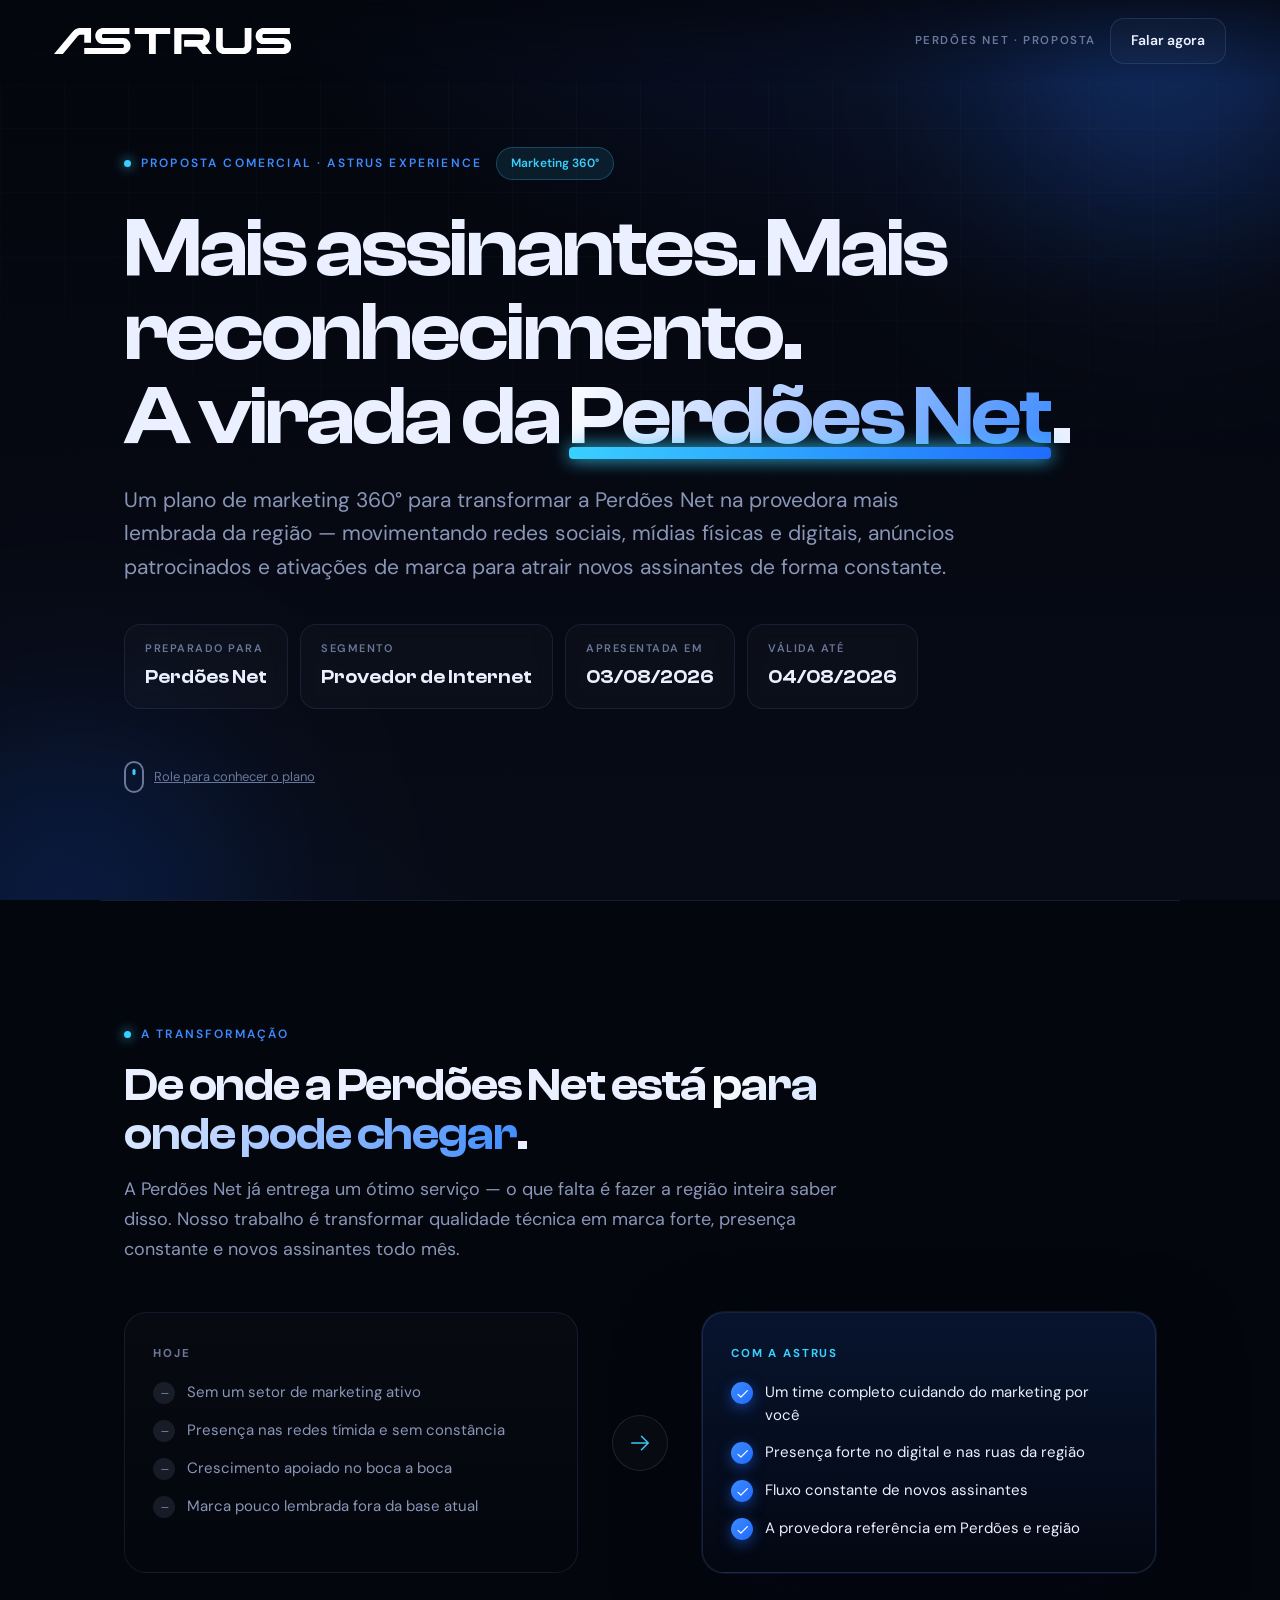
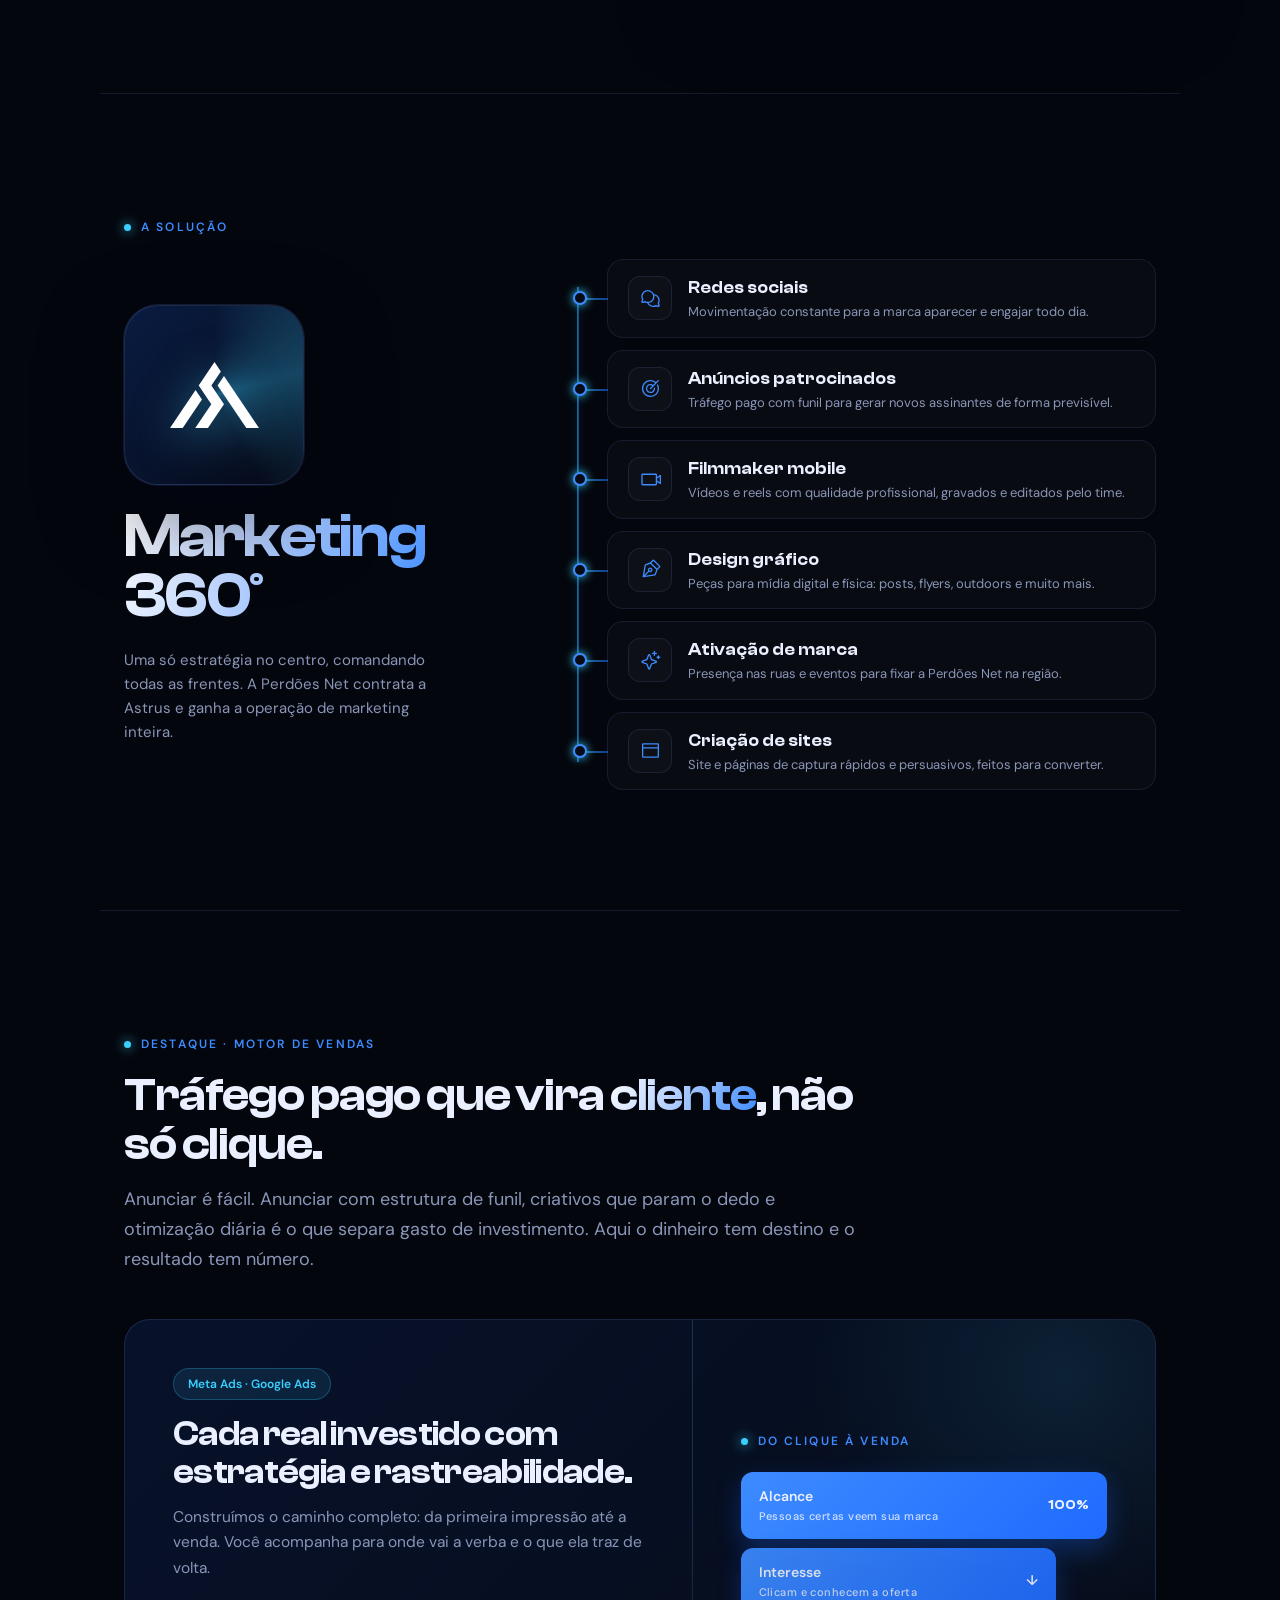
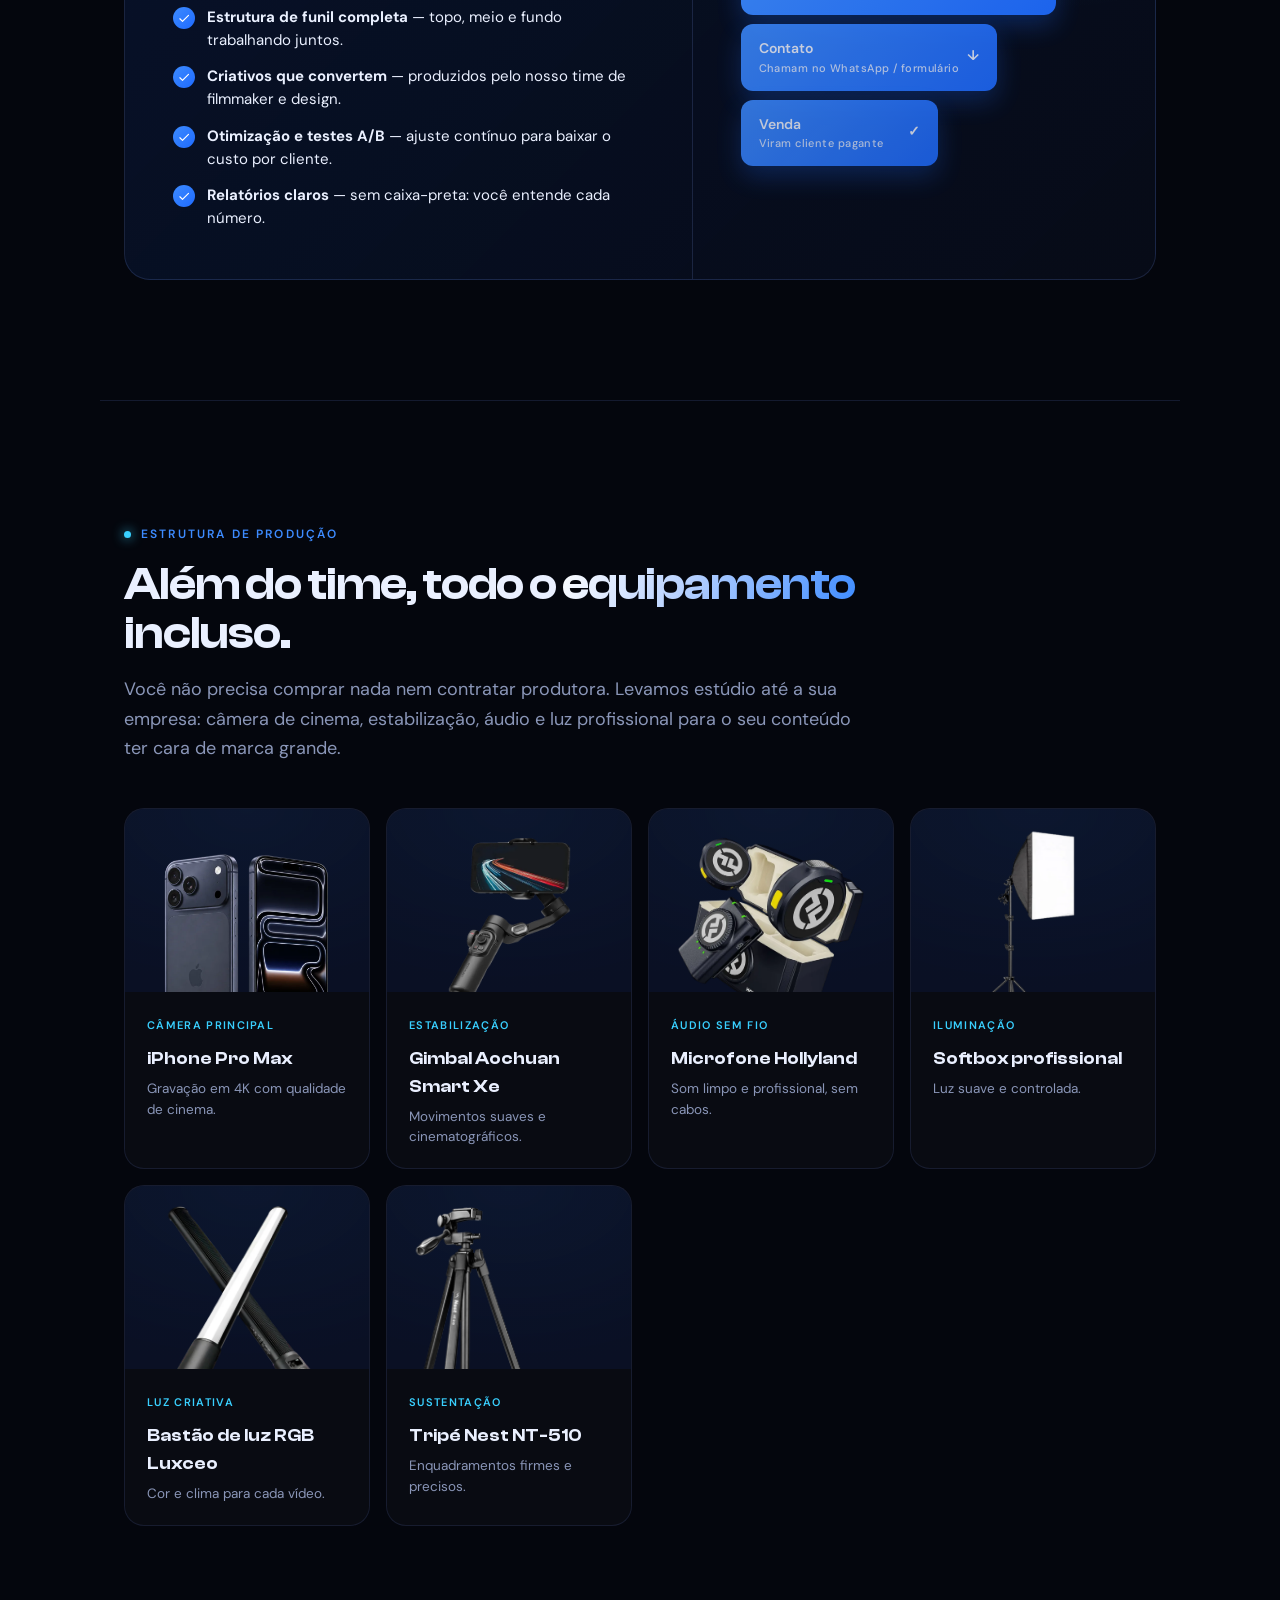
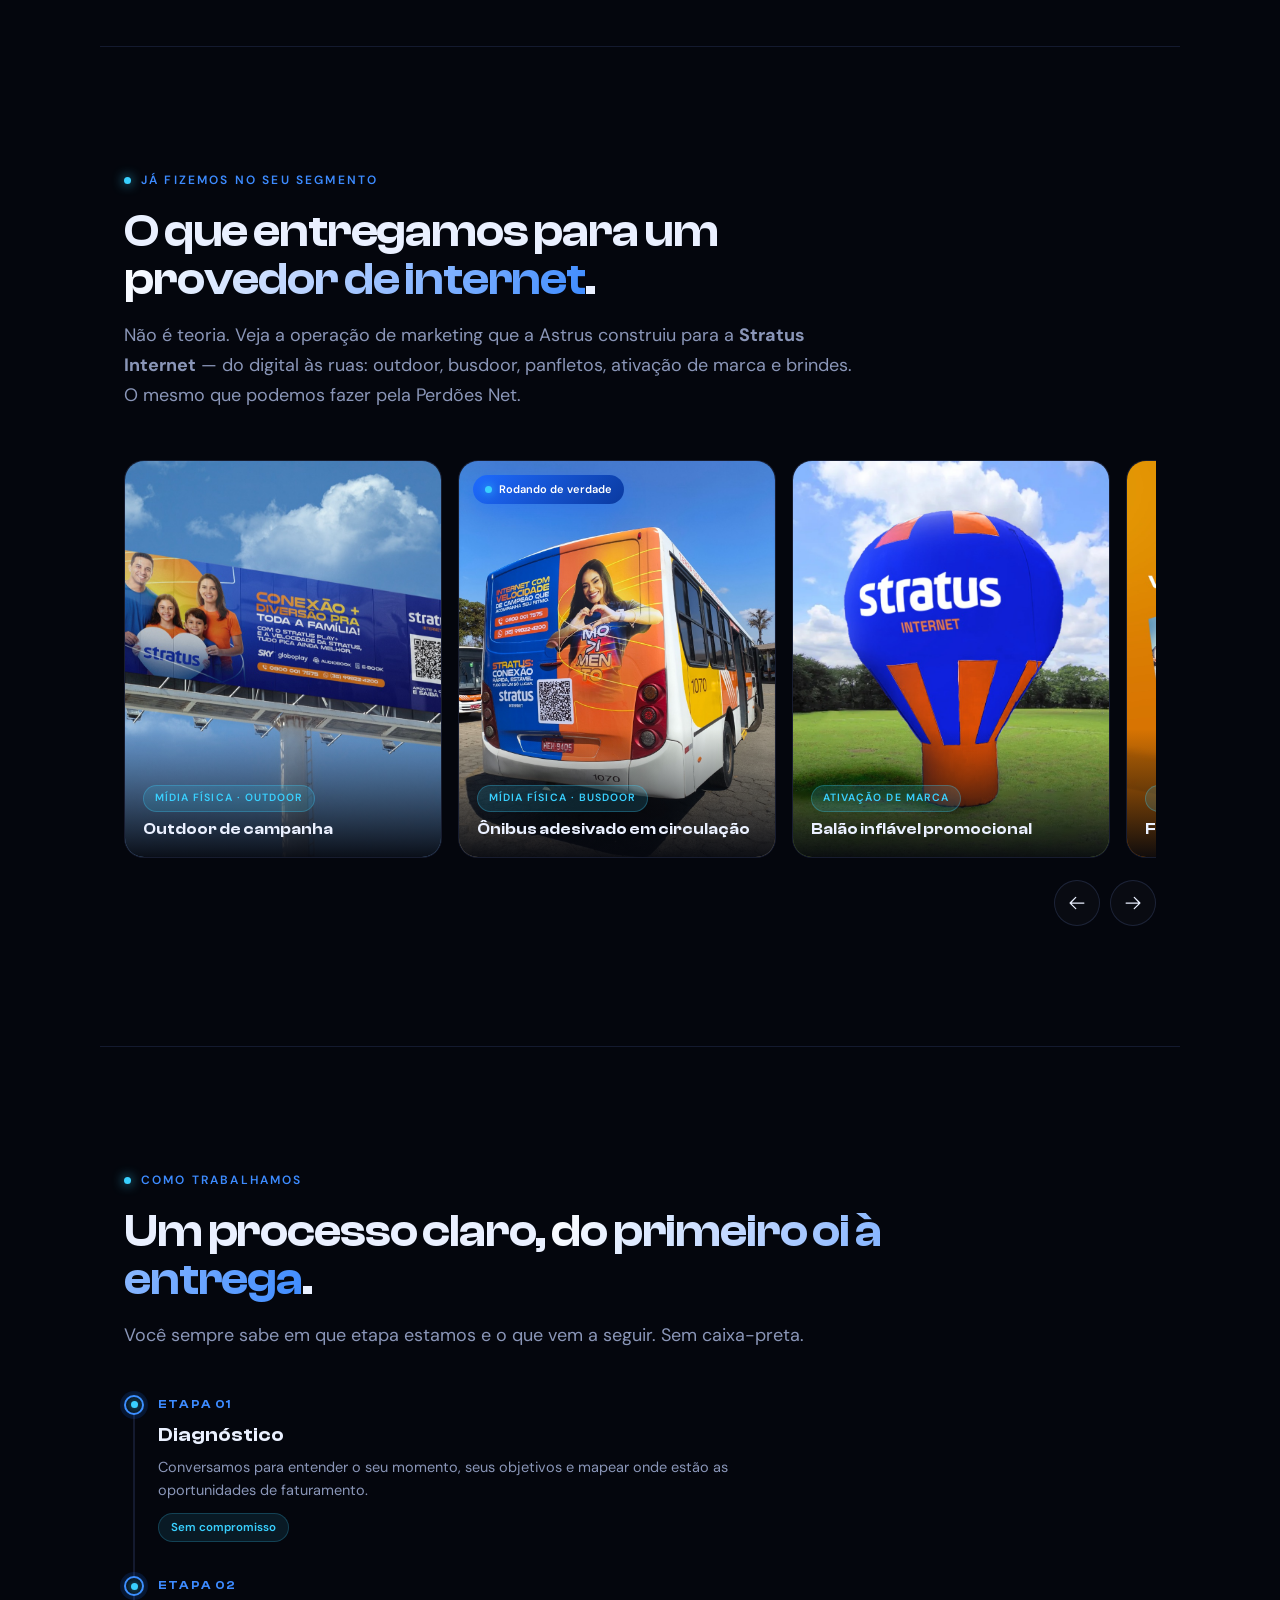
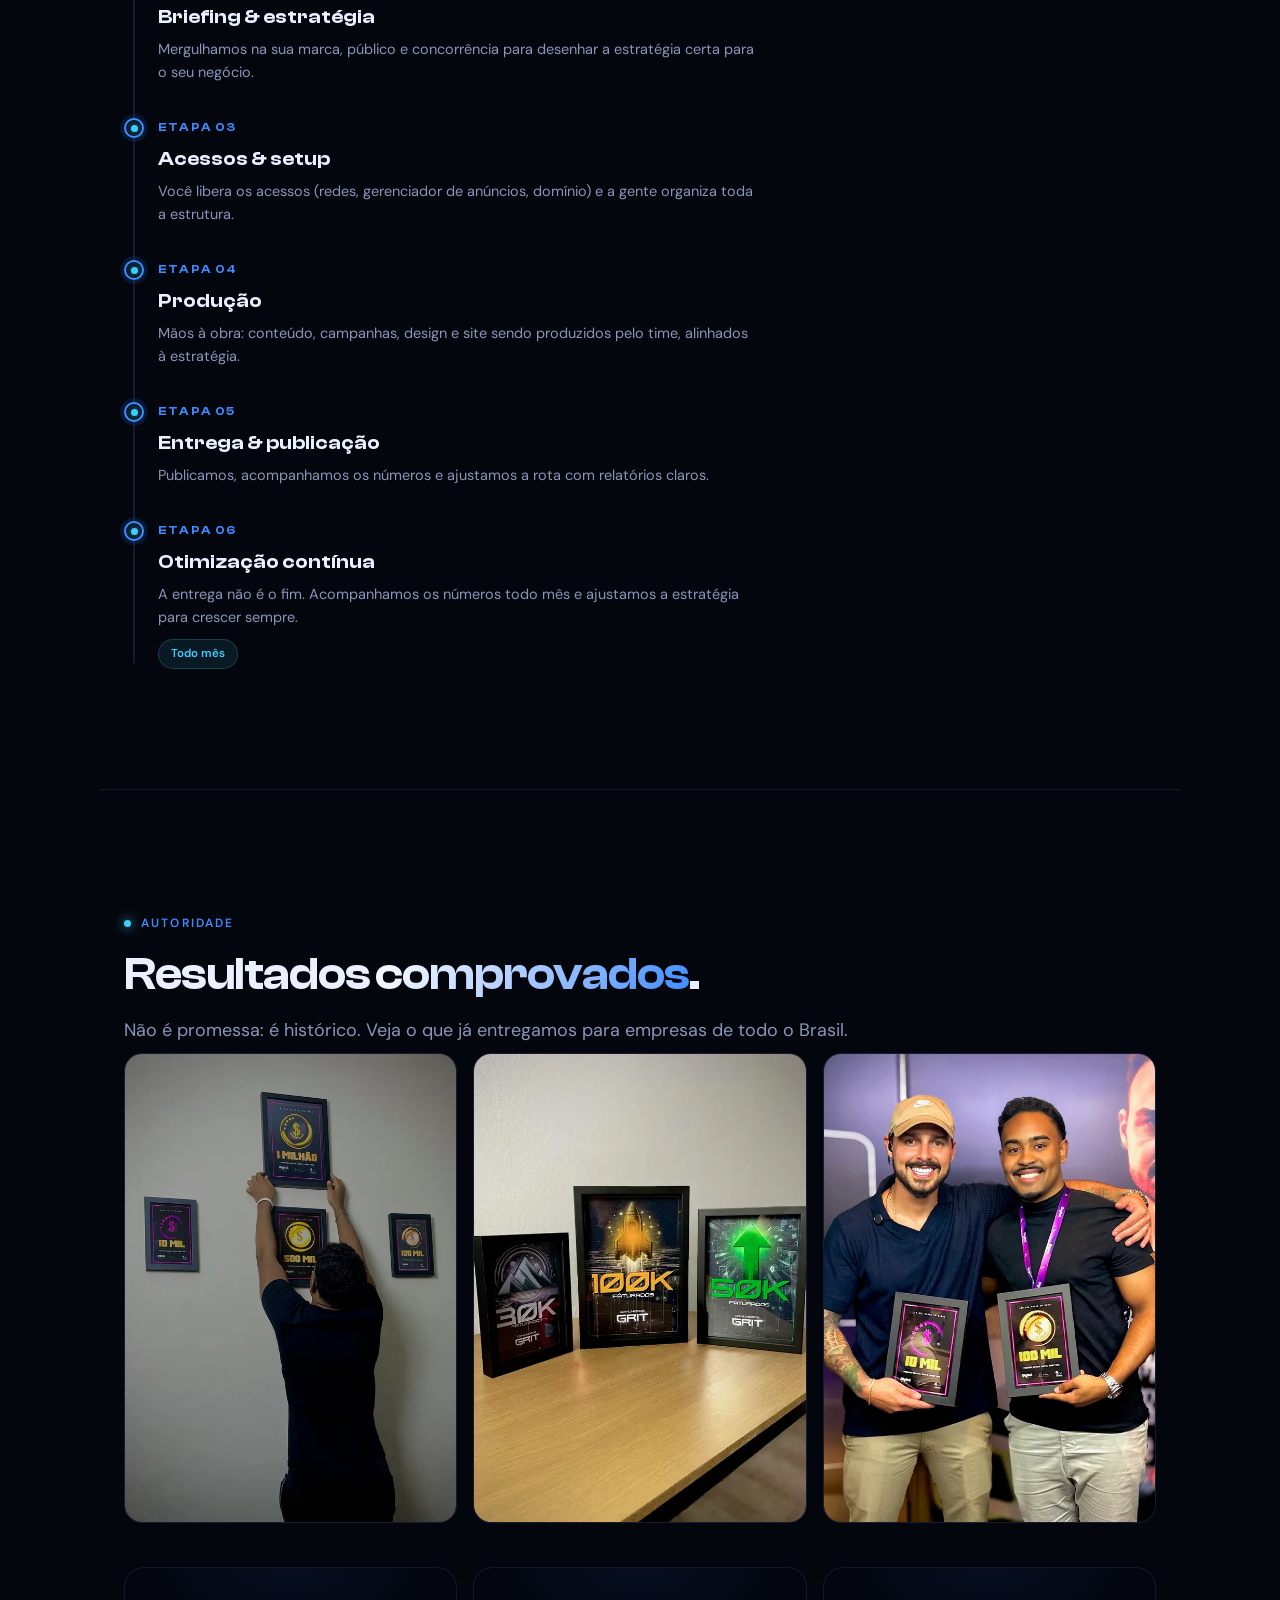
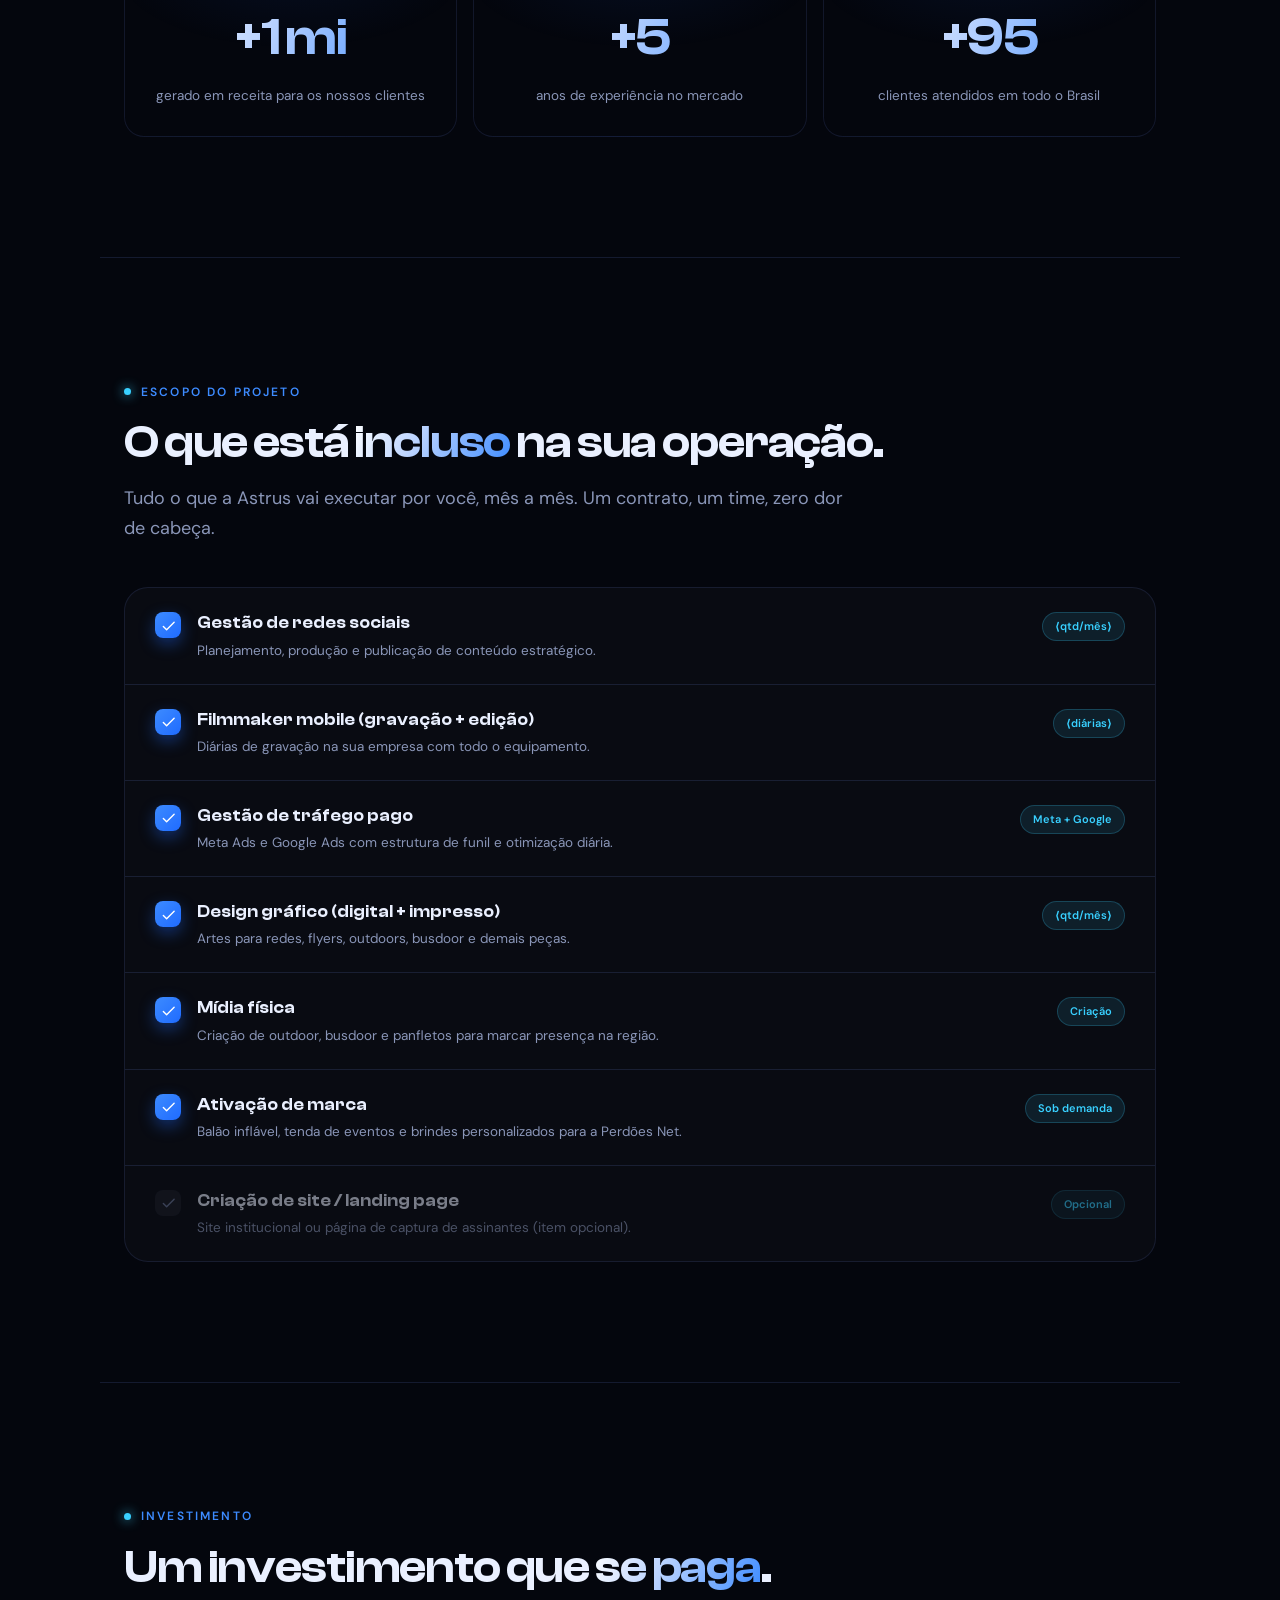
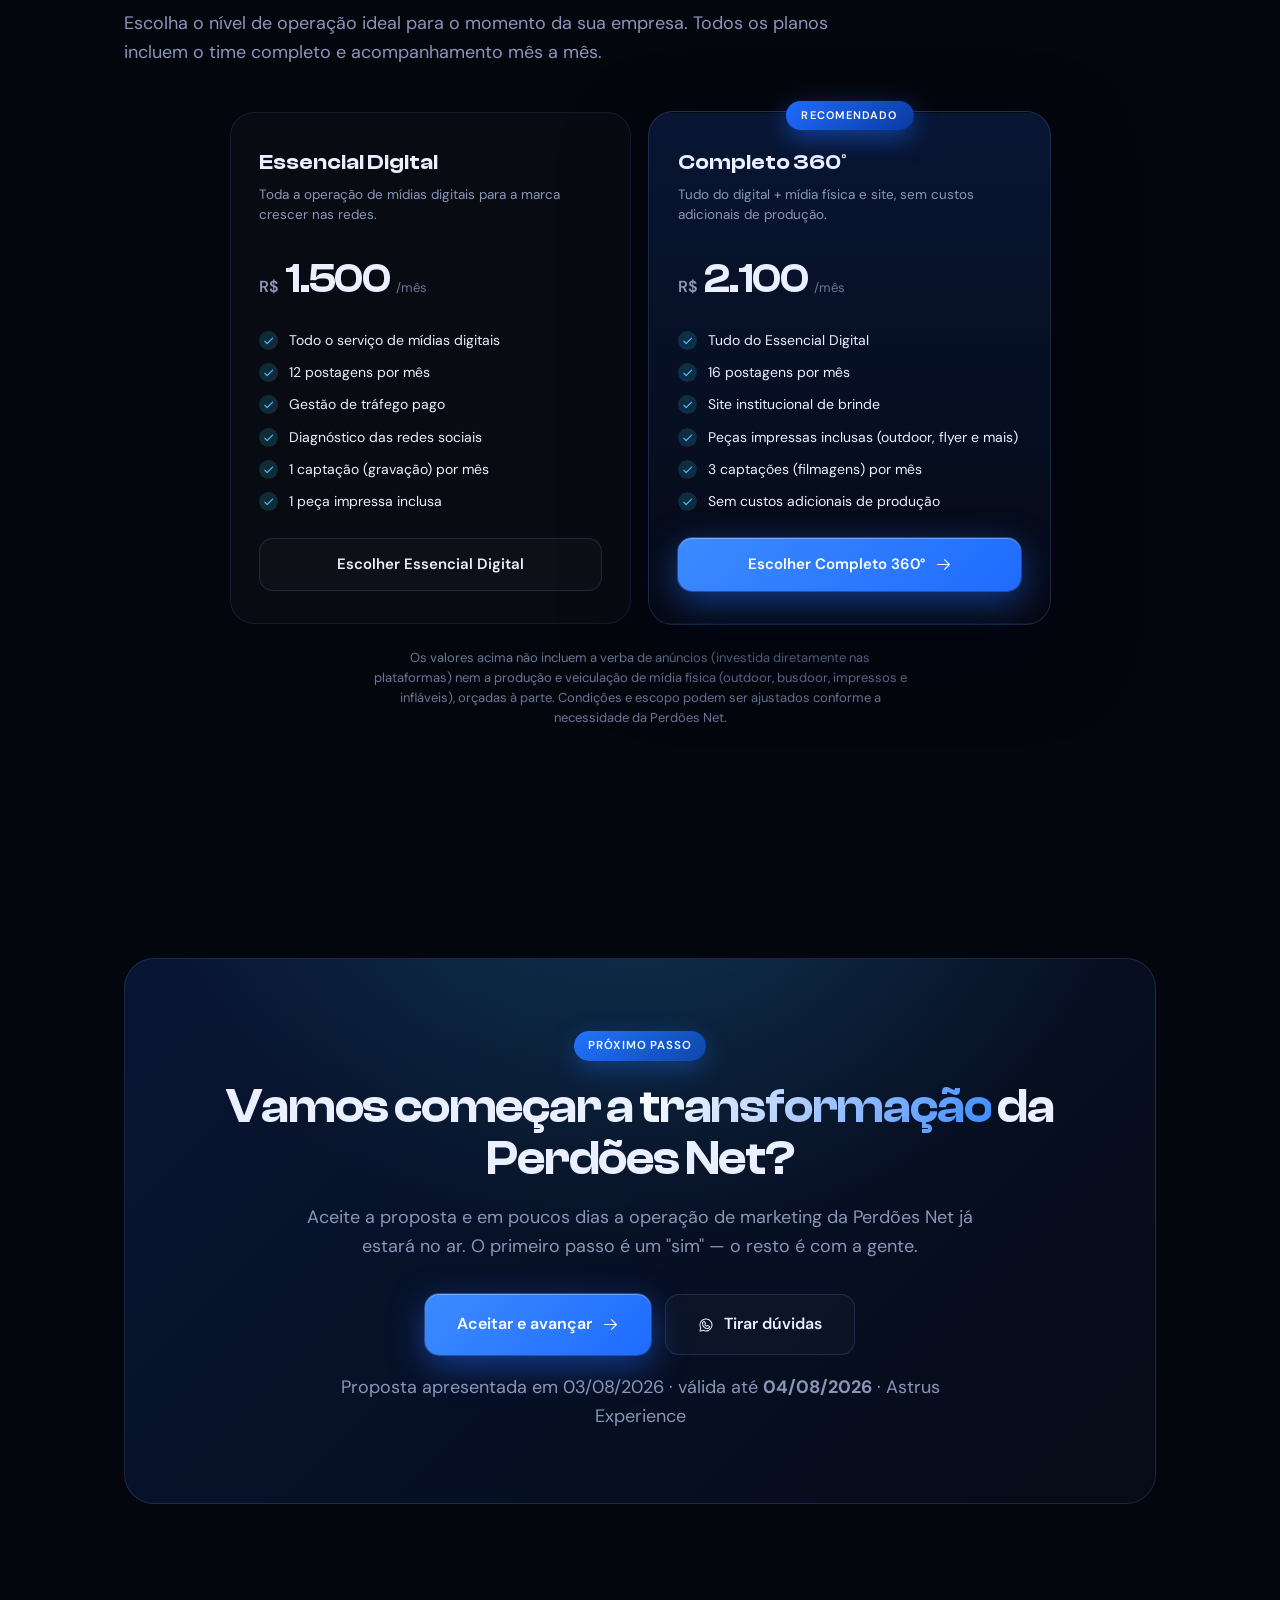
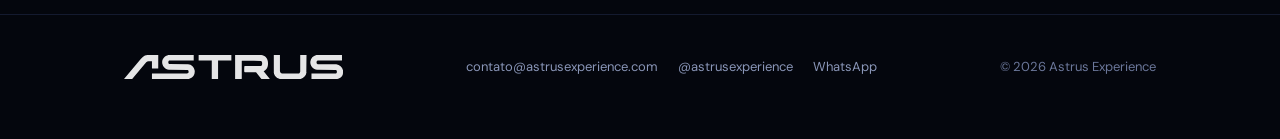
==== commit c6fe59d7: "Add files via upload" ====
--- a/proposta.html
+++ b/proposta.html
@@ -80,7 +80,7 @@
     text-transform:uppercase;color:var(--blue-bright)}
   .eyebrow .dot{width:7px;height:7px;border-radius:50%;background:var(--cyan);box-shadow:0 0 12px var(--cyan);animation:pulse 2.4s ease-in-out infinite}
   @keyframes pulse{50%{opacity:.4;transform:scale(.7)}}
-  .h-sec{font-family:var(--font-display);font-weight:600;font-size:clamp(28px,5vw,46px);letter-spacing:-.025em;line-height:1.06;margin-top:16px}
+  .h-sec{font-family:var(--font-display);font-weight:600;font-size:clamp(26px,5vw,46px);letter-spacing:-.025em;line-height:1.06;margin-top:16px;overflow-wrap:break-word}
   .lead{font-size:clamp(15px,2vw,18px);color:var(--muted);max-width:62ch;line-height:1.65;margin-top:16px}
   .badge{font-size:11.5px;font-weight:600;letter-spacing:.08em;text-transform:uppercase;padding:6px 14px;border-radius:100px;
     background:var(--grad-deep);color:#fff;box-shadow:0 8px 24px rgba(31,107,255,.35);display:inline-block}
@@ -113,9 +113,9 @@
   .reveal.d1{transition-delay:.1s}.reveal.d2{transition-delay:.2s}.reveal.d3{transition-delay:.3s}
 
   /* ===== CAPA ===== */
-  .cover{min-height:100vh;display:flex;flex-direction:column;justify-content:center;padding:120px 0 80px}
+  .cover{min-height:100vh;display:flex;flex-direction:column;justify-content:center;padding:120px clamp(20px,5vw,24px) 80px}
   .cover-tag{display:flex;align-items:center;gap:14px;flex-wrap:wrap;margin-bottom:26px}
-  .cover h1{font-family:var(--font-display);font-weight:600;font-size:clamp(40px,7.5vw,84px);letter-spacing:-.035em;line-height:1.0}
+  .cover h1{font-family:var(--font-display);font-weight:600;font-size:clamp(34px,7.5vw,84px);letter-spacing:-.035em;line-height:1.0;overflow-wrap:break-word}
   .cover .hl{position:relative;white-space:nowrap}
   .cover .hl::after{content:"";position:absolute;left:0;bottom:.06em;width:100%;height:.14em;border-radius:4px;
     background:var(--grad-line);box-shadow:0 0 18px var(--cyan);transform:scaleX(0);transform-origin:left;animation:underline 1.1s var(--ease-out) .6s forwards}
@@ -132,7 +132,7 @@
   @keyframes mouse{0%{opacity:0;top:6px}30%{opacity:1}70%{opacity:1}100%{opacity:0;top:16px}}
 
   /* ===== BLOCO GENÉRICO ===== */
-  .block{padding:clamp(70px,11vw,120px) 0;border-top:1px solid var(--line)}
+  .block{padding:clamp(70px,11vw,120px) clamp(20px,5vw,24px);border-top:1px solid var(--line)}
   .sec-head{max-width:760px}
 
   /* ===== CENÁRIO / DORES ===== */
@@ -359,6 +359,32 @@
   .foot a{color:var(--muted);text-decoration:none;transition:.2s}
   .foot a:hover{color:var(--cyan)}
   .foot-links{display:flex;gap:20px;flex-wrap:wrap}
+
+  /* ===== AJUSTES MOBILE ===== */
+  @media(max-width:560px){
+    html,body{max-width:100%;overflow-x:hidden}
+    .wrap{padding-left:18px;padding-right:18px}
+    .cover{padding:100px 18px 60px;min-height:auto}
+    .cover h1{font-size:clamp(30px,8.6vw,44px)}
+    .cover .hl{white-space:normal}          /* deixa o nome quebrar linha */
+    .cover .hl::after{display:none}          /* evita sublinhado quebrado no wrap */
+    .cover-sub{font-size:16px}
+    .cover-tag{gap:10px}
+    .meta-card{flex:1 1 44%;min-width:0}     /* 2 por linha, sem estourar */
+    .block{padding:56px 18px}
+    .lead{font-size:15.5px}
+    .transform{gap:12px}
+    .tcol{padding:24px 20px}
+    .org360-core h2{font-size:clamp(34px,12vw,52px)}
+    .spot-l,.spot-r{padding:26px 22px}
+    .fstep{font-size:13px}
+    .plan{padding:26px 22px}
+    .cta{padding:36px 22px}
+    .cta h2{font-size:clamp(24px,7vw,34px)}
+    .cc-track{padding-left:0;padding-right:0}
+    .case{width:clamp(230px,82vw,290px)}
+    .foot .fw{flex-direction:column;align-items:flex-start;gap:14px}
+  }
 
   @media(prefers-reduced-motion:reduce){*{animation:none!important;transition-duration:.001s!important}.reveal{opacity:1;transform:none}}
 </style>
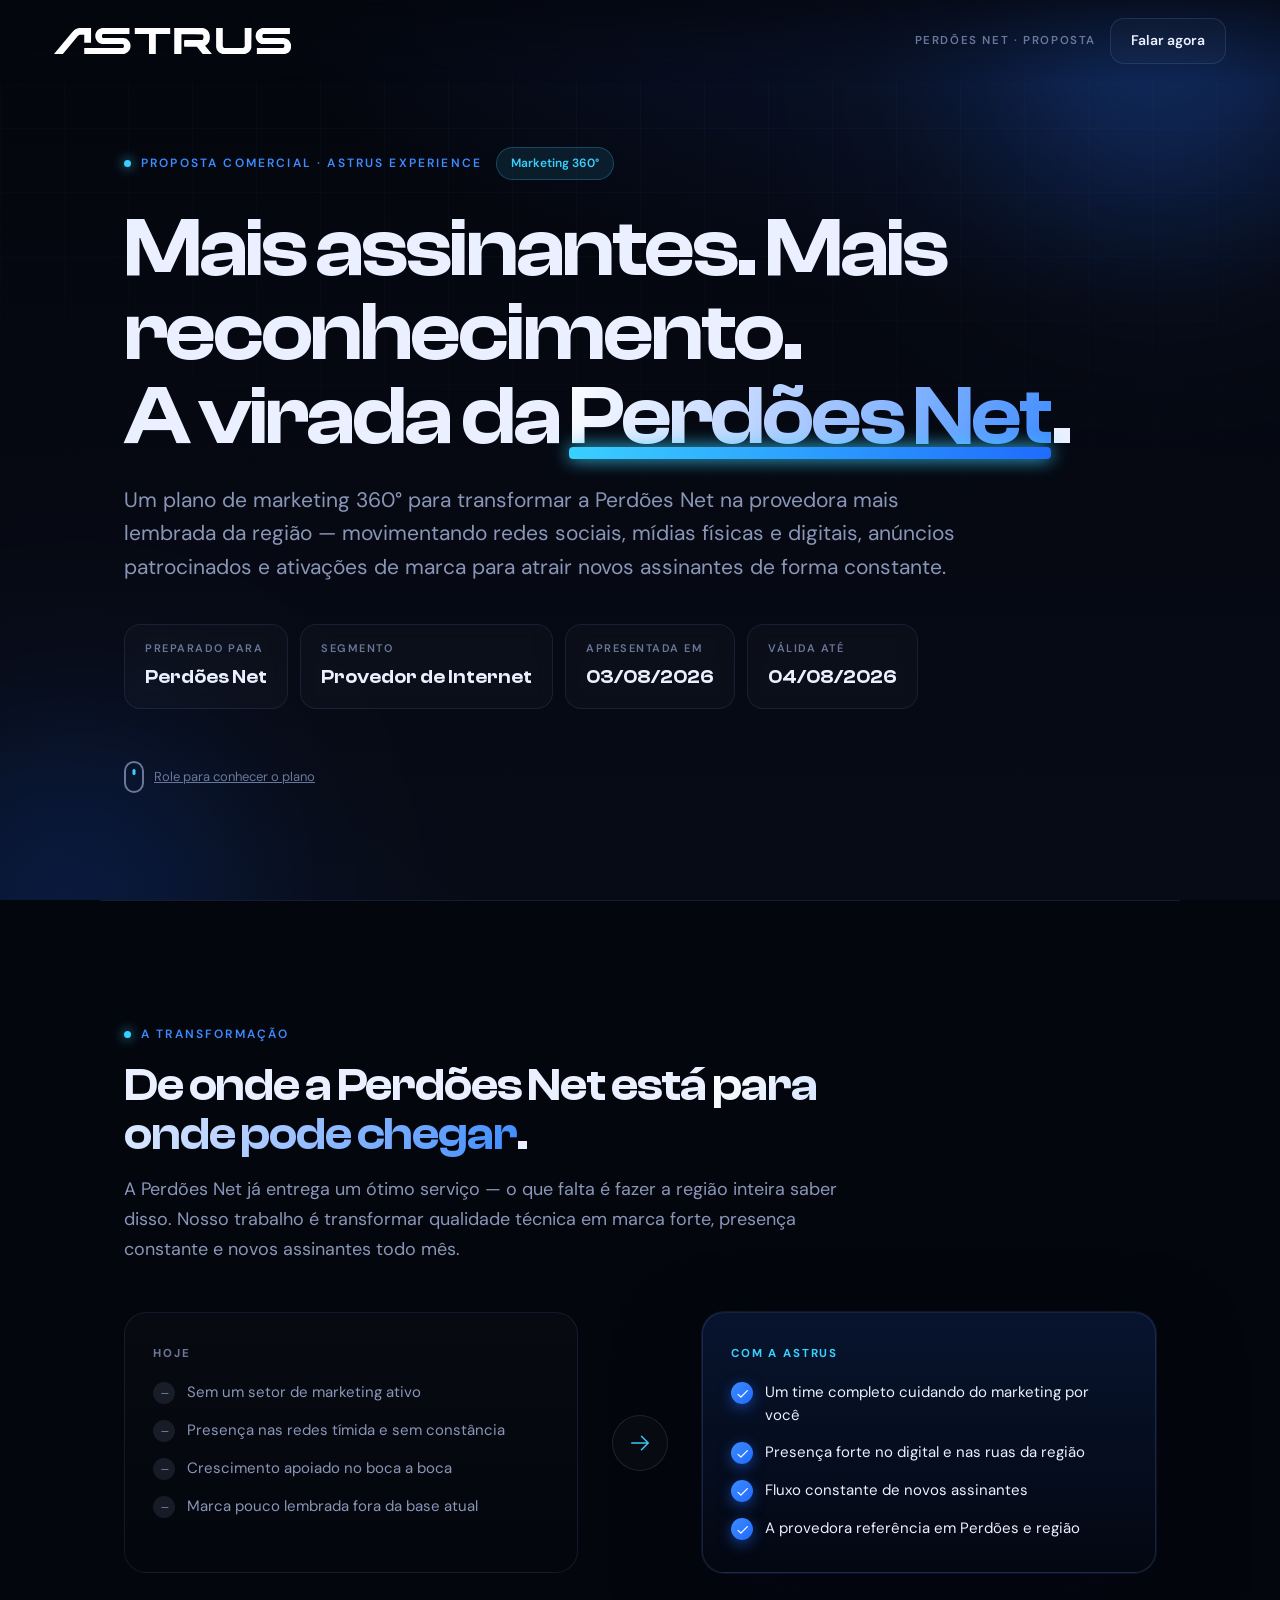
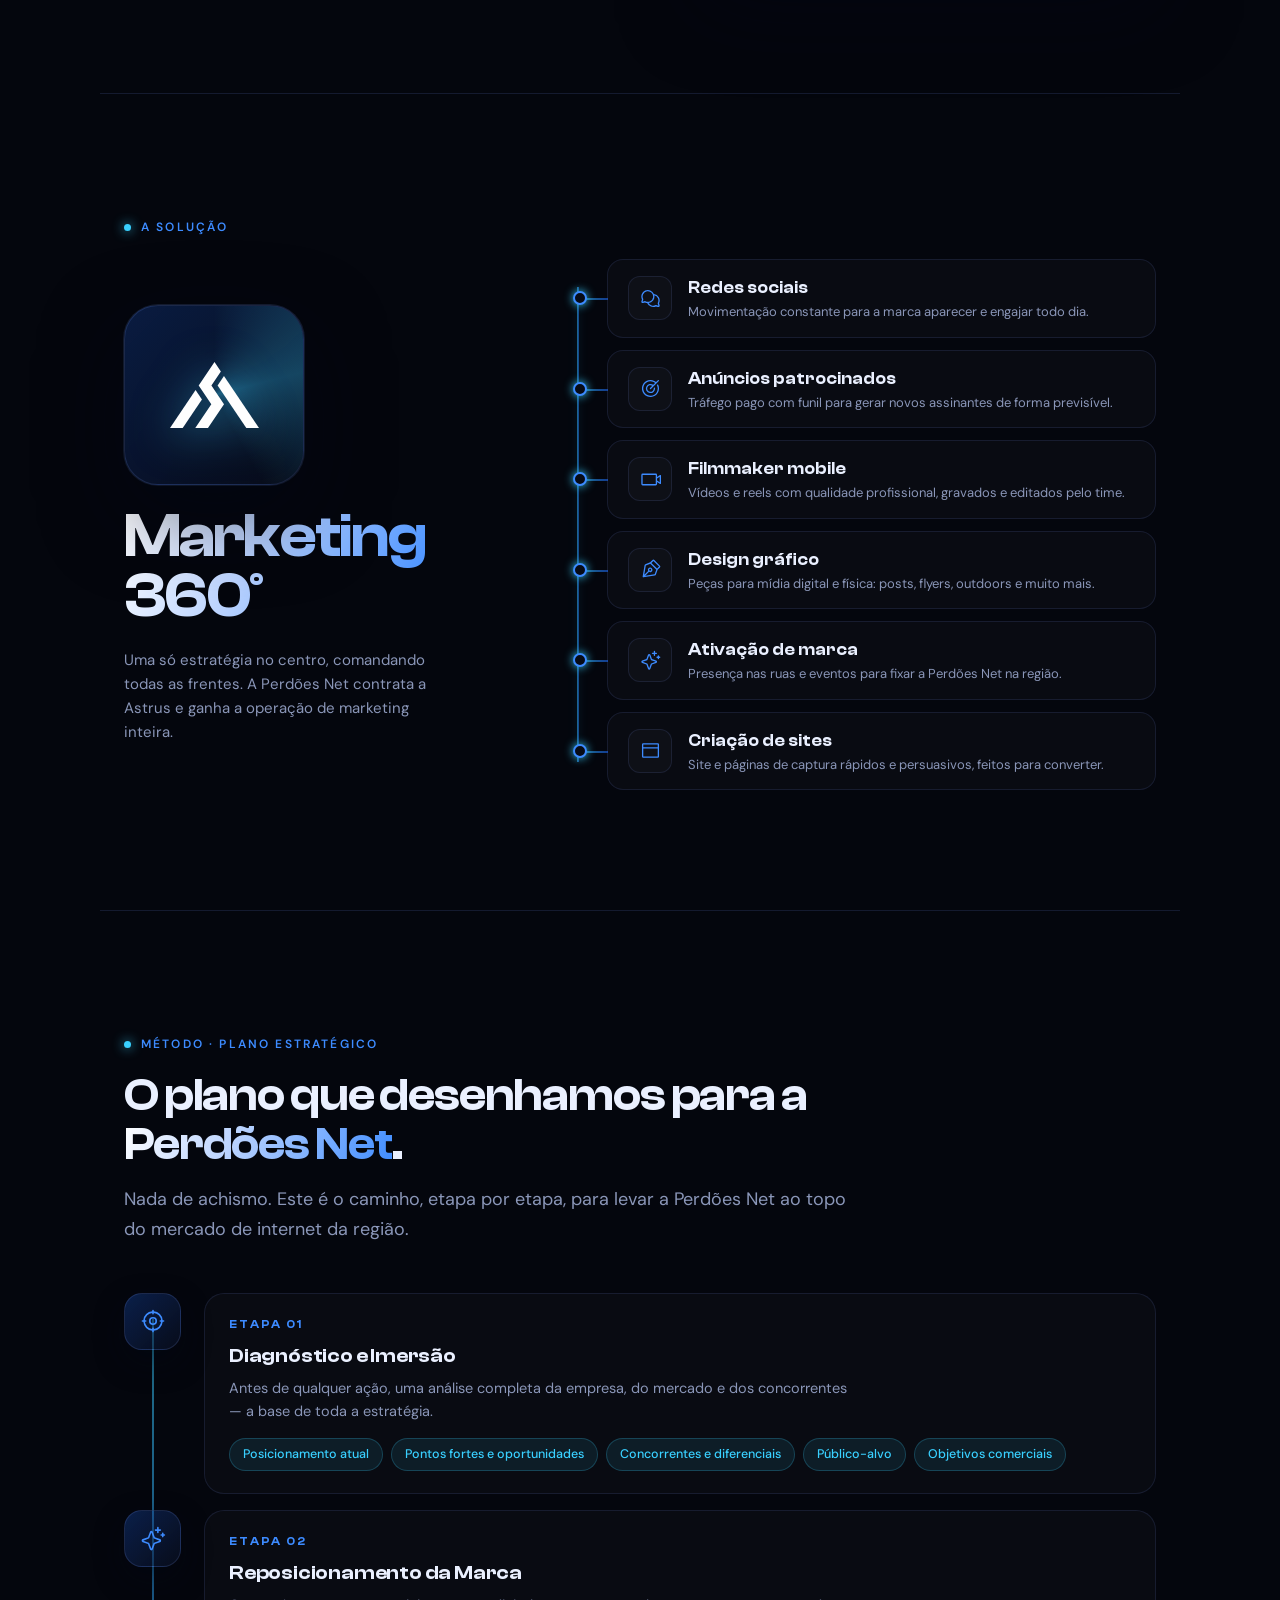
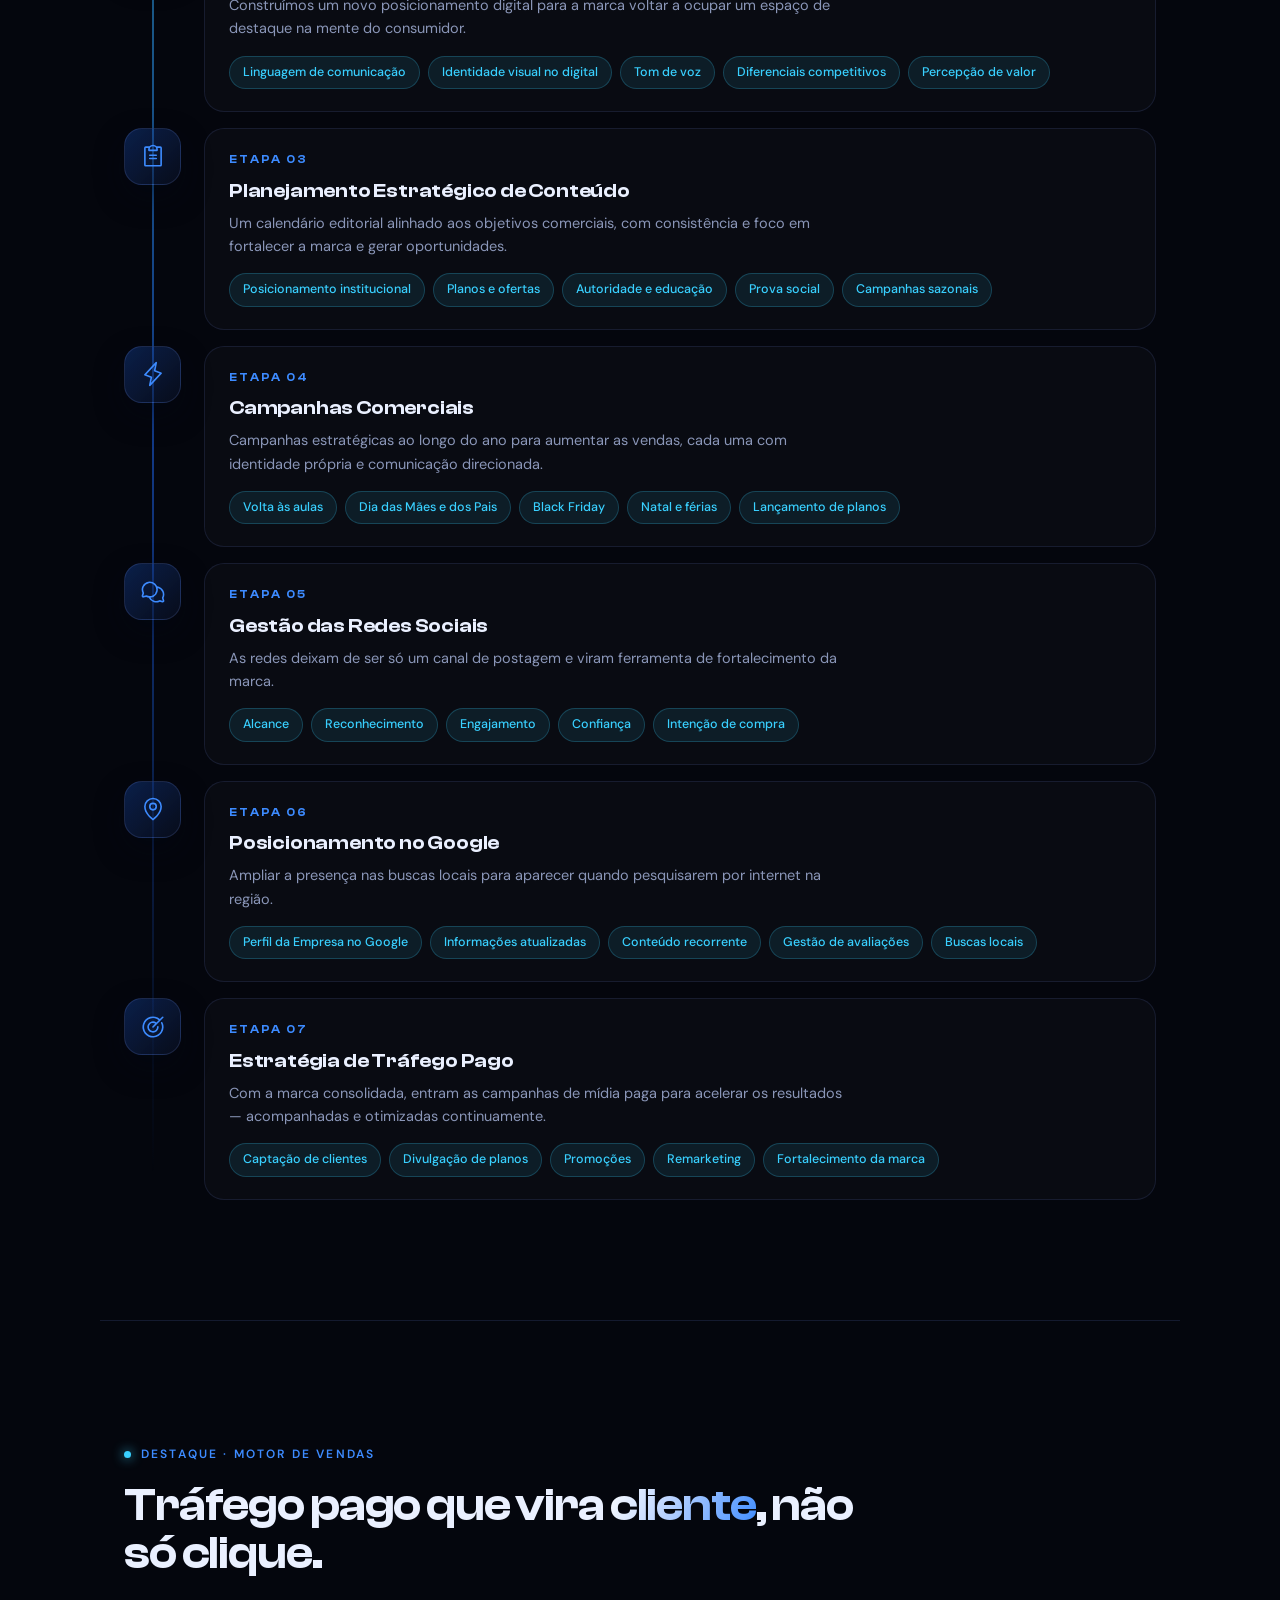
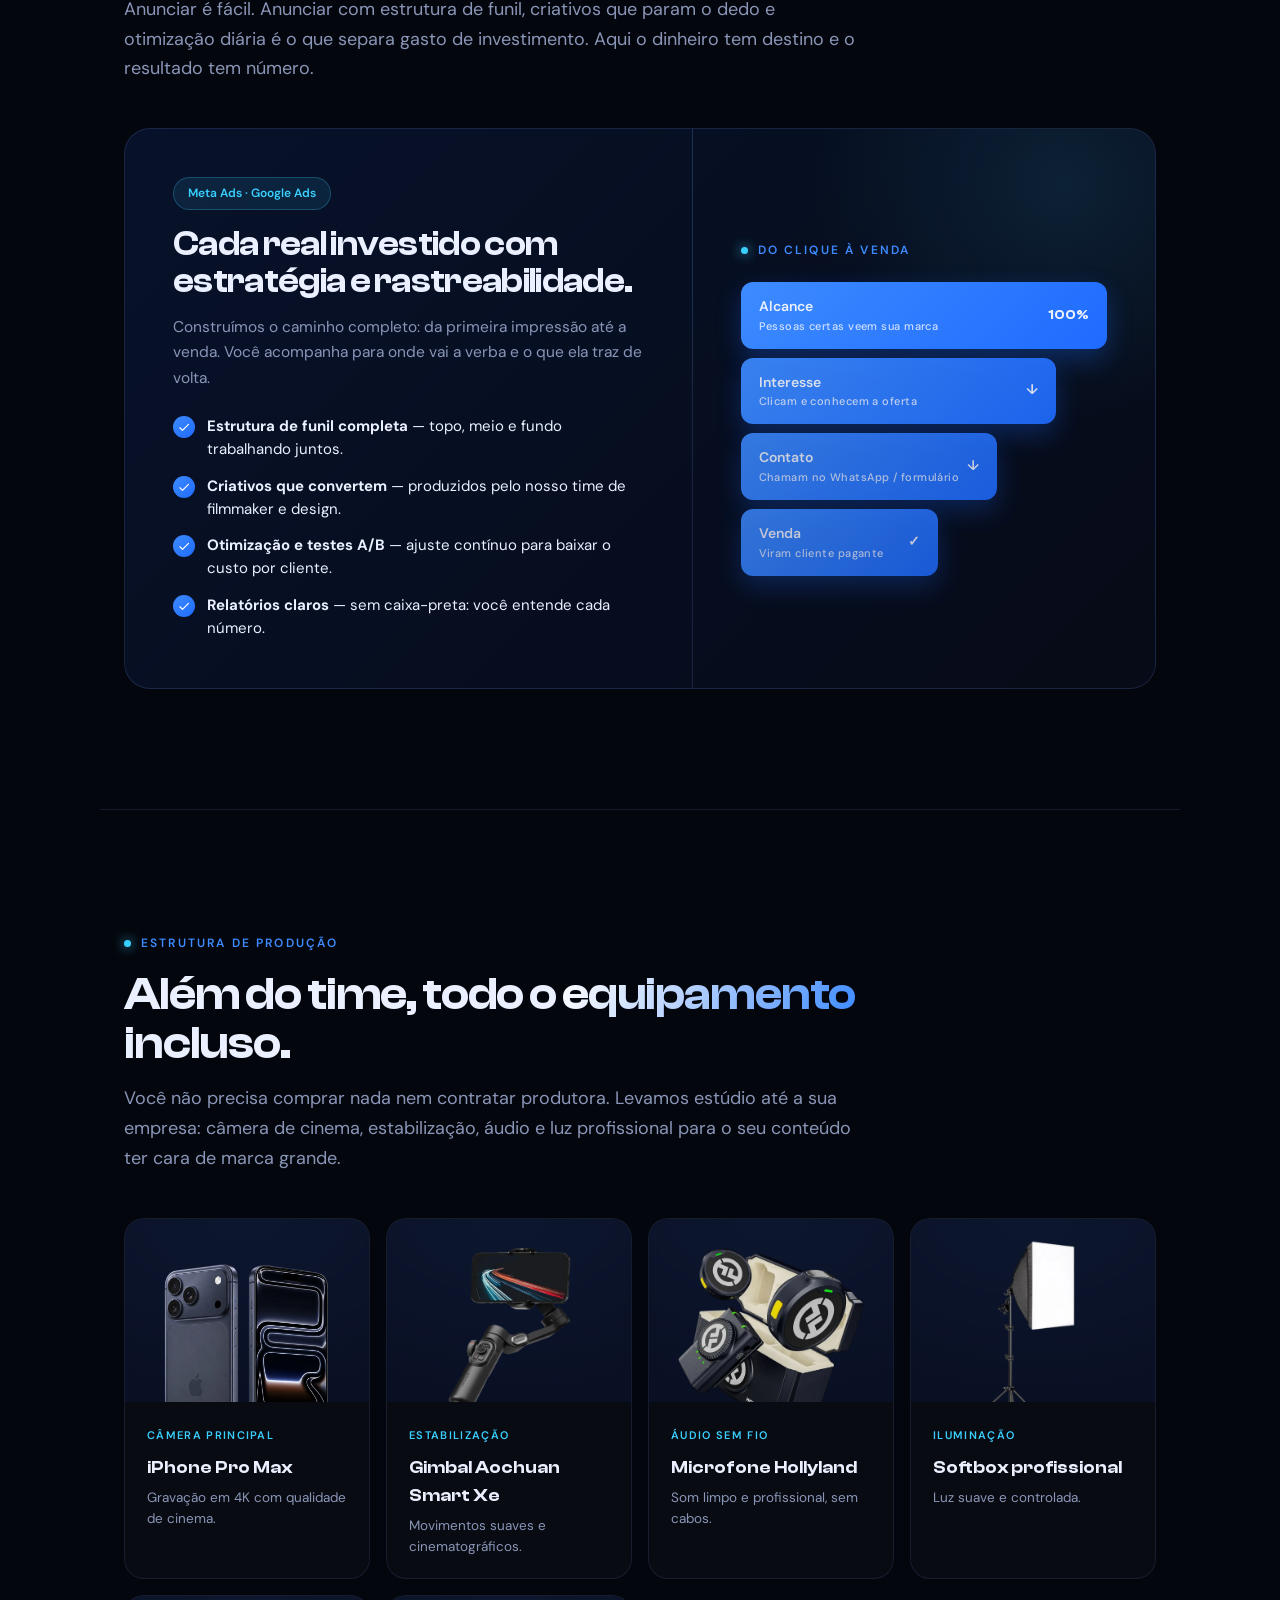
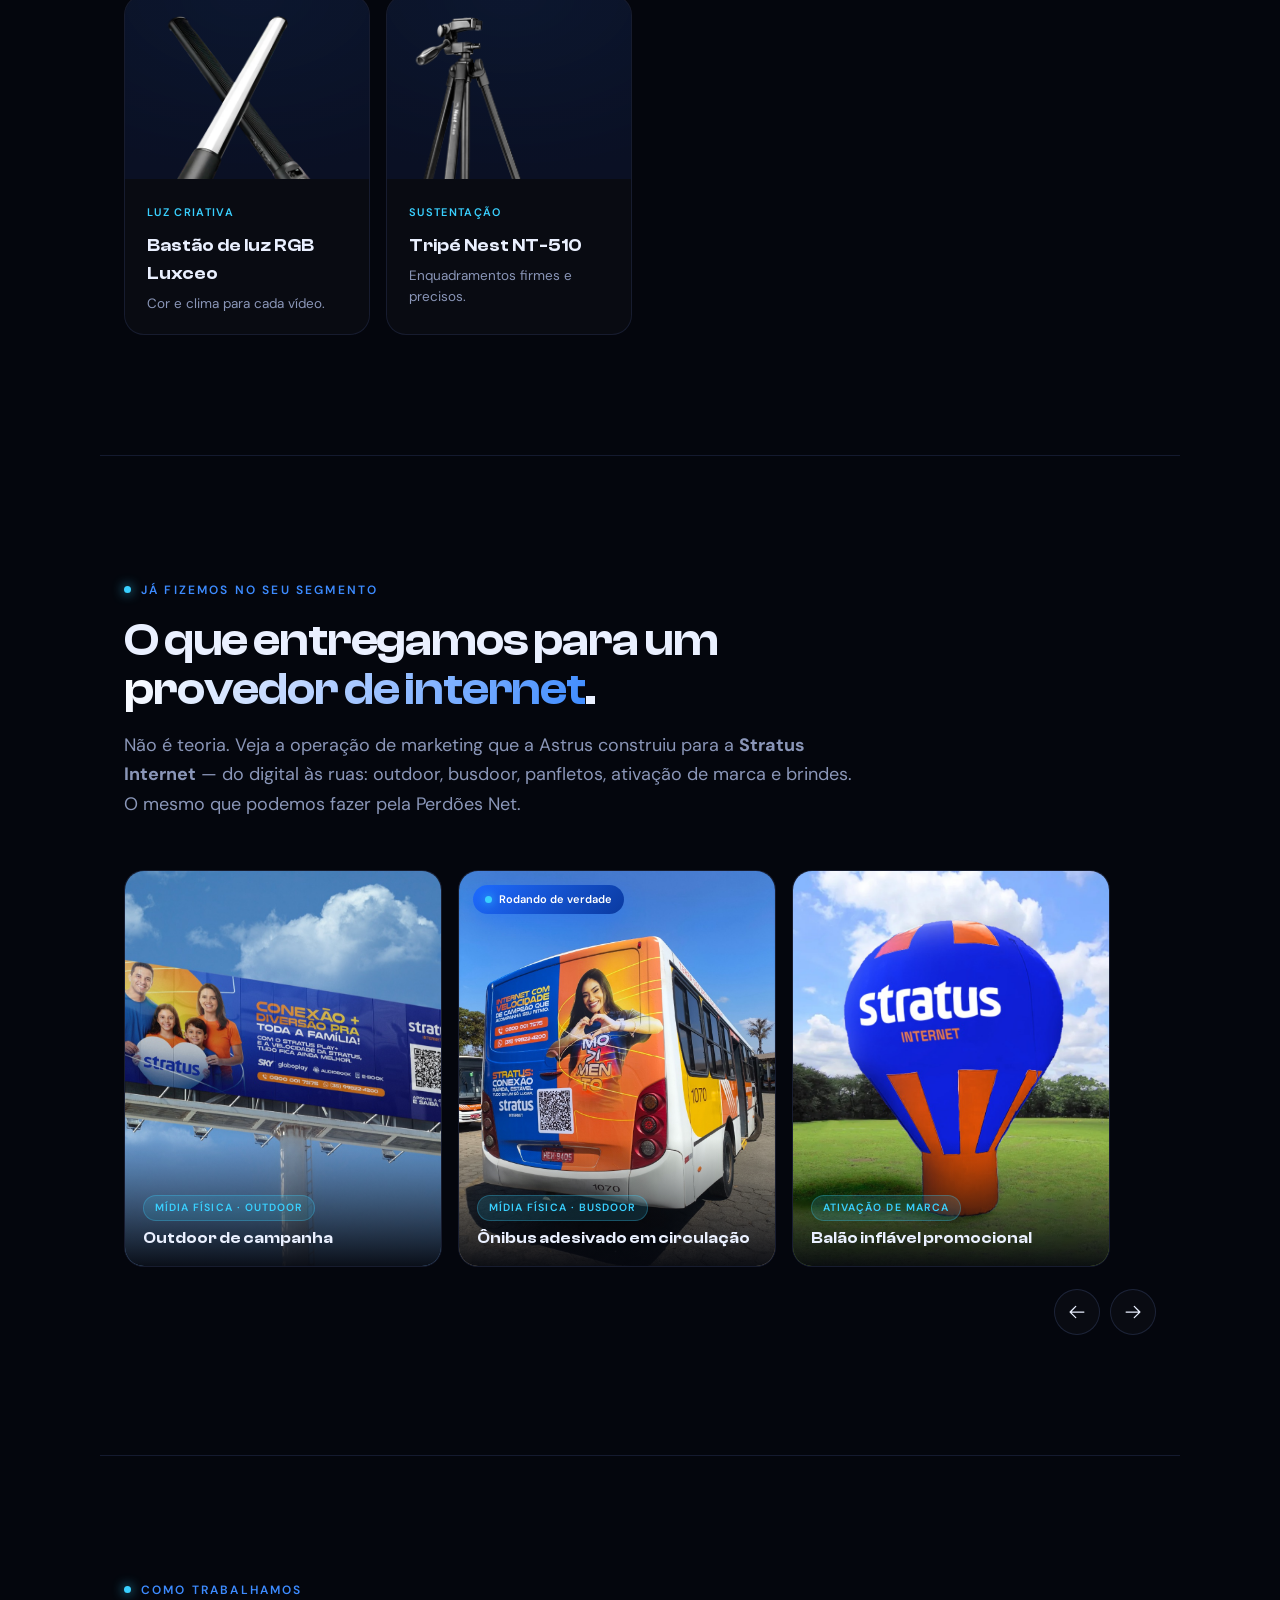
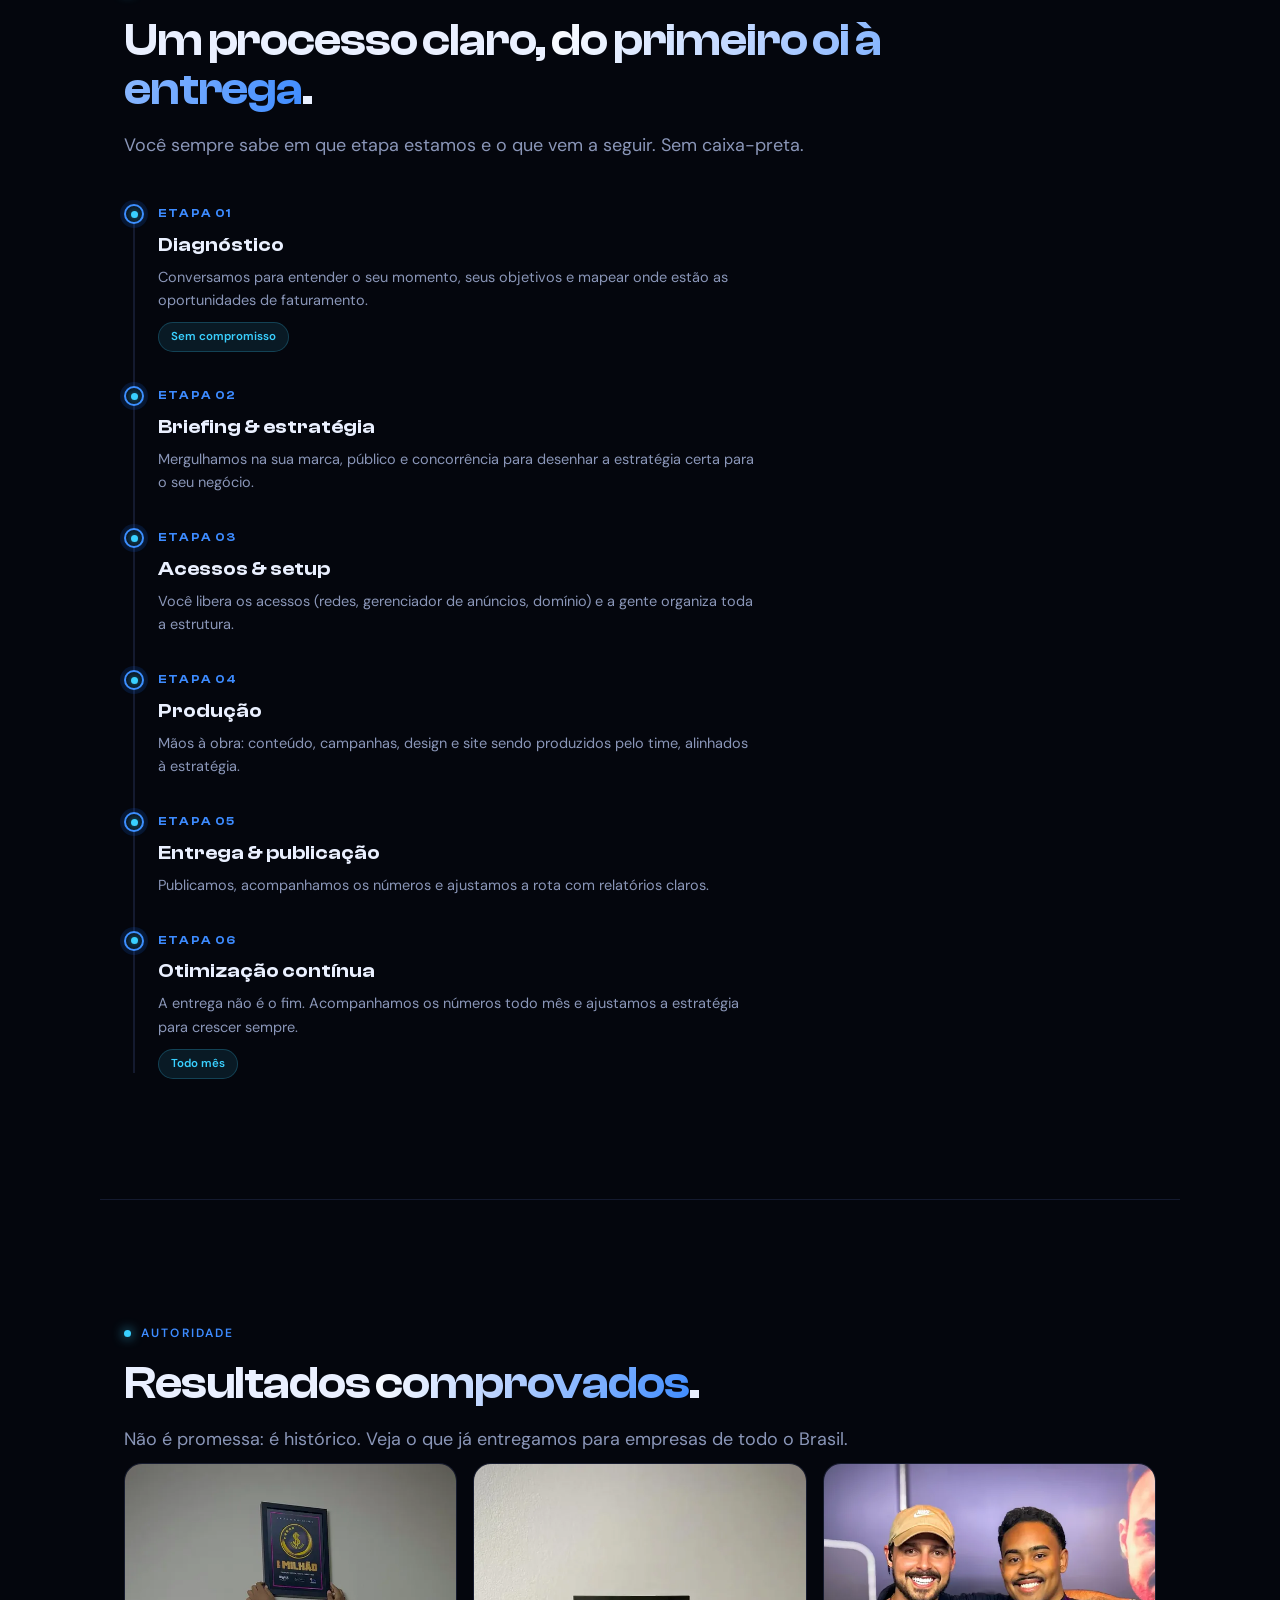
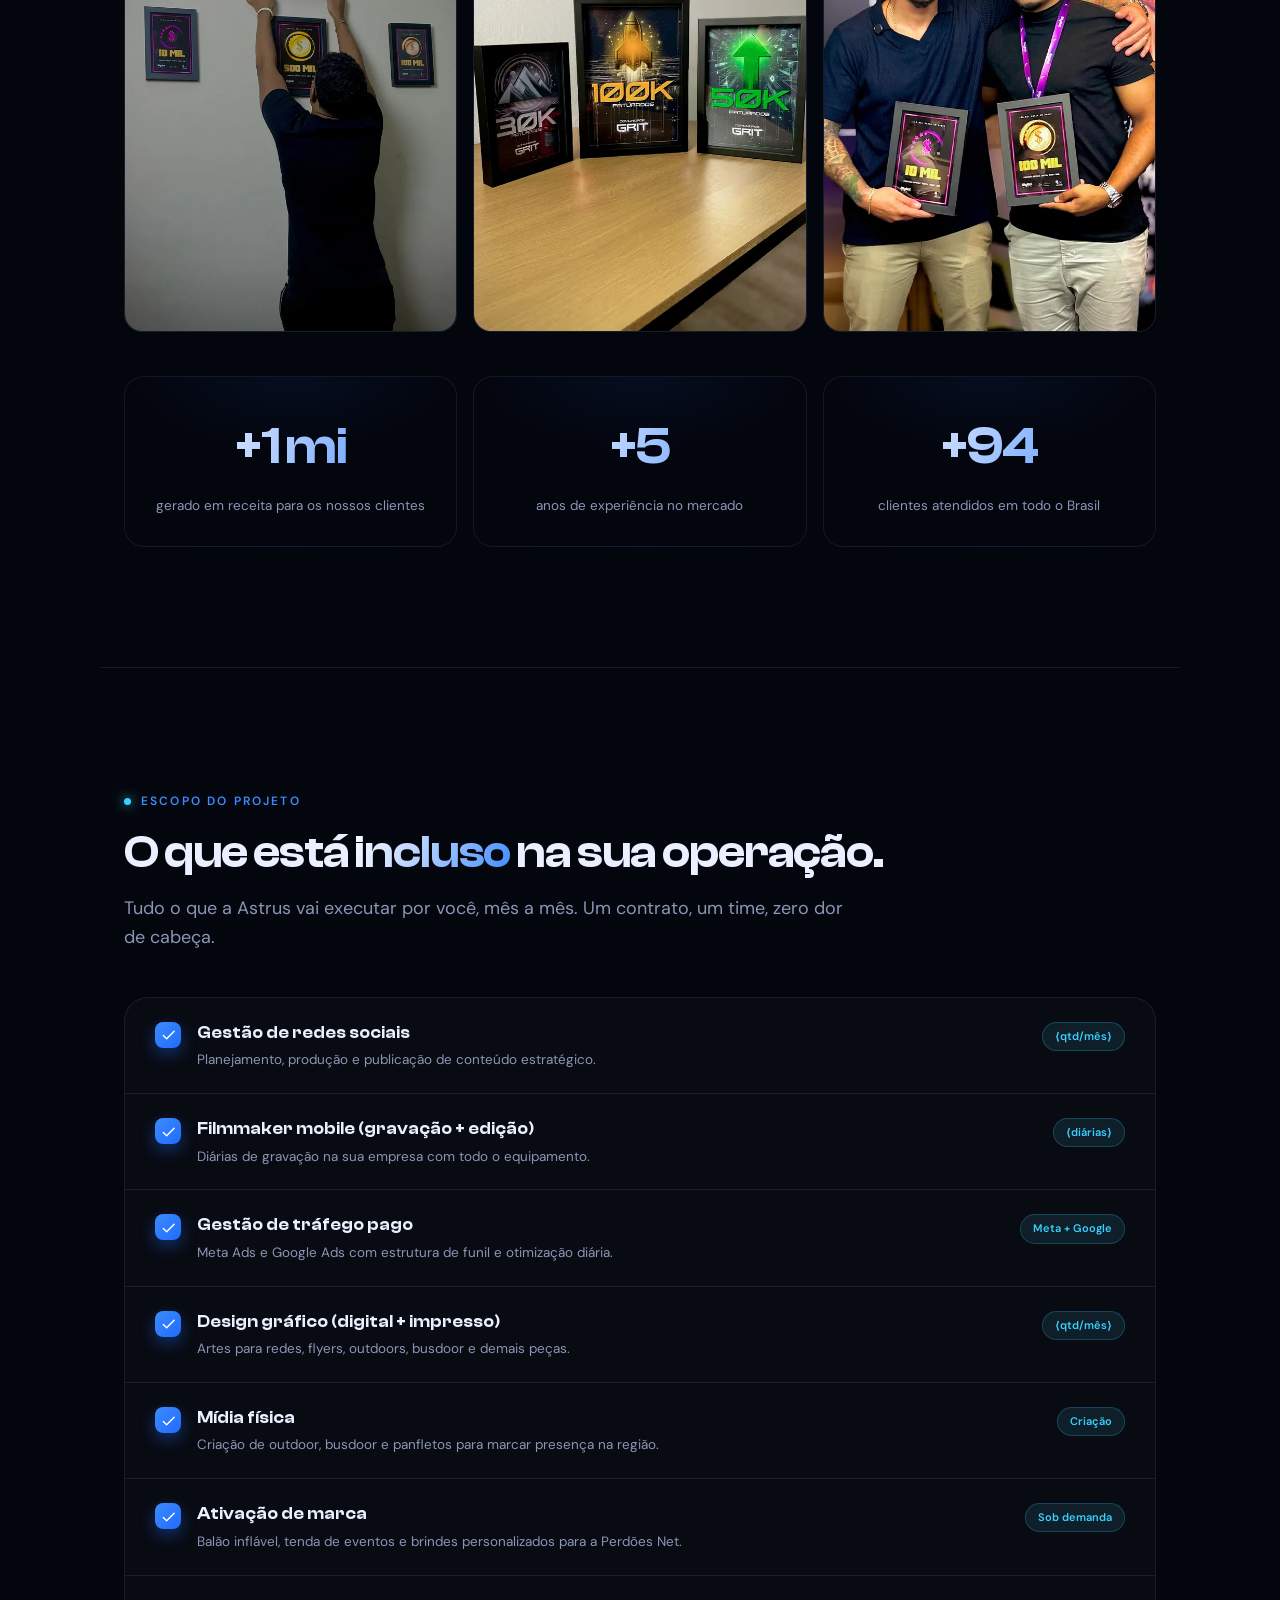
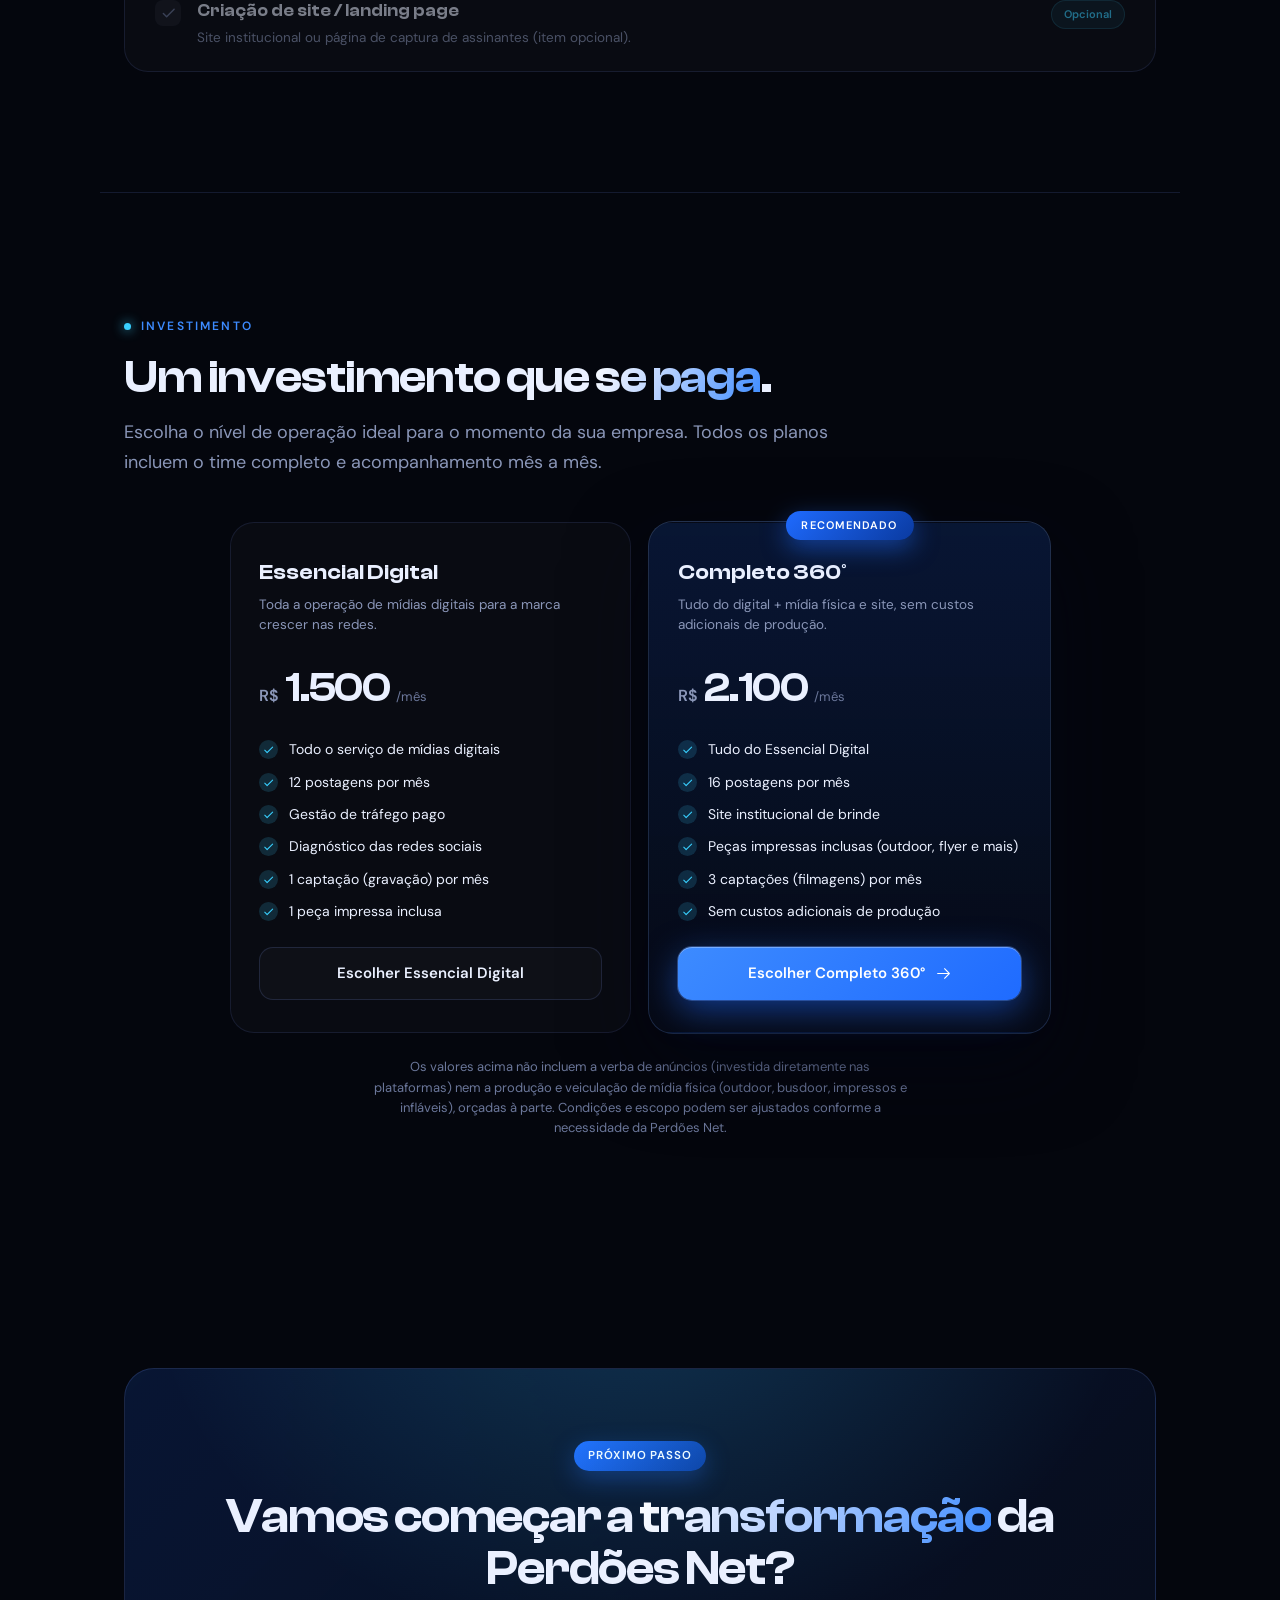
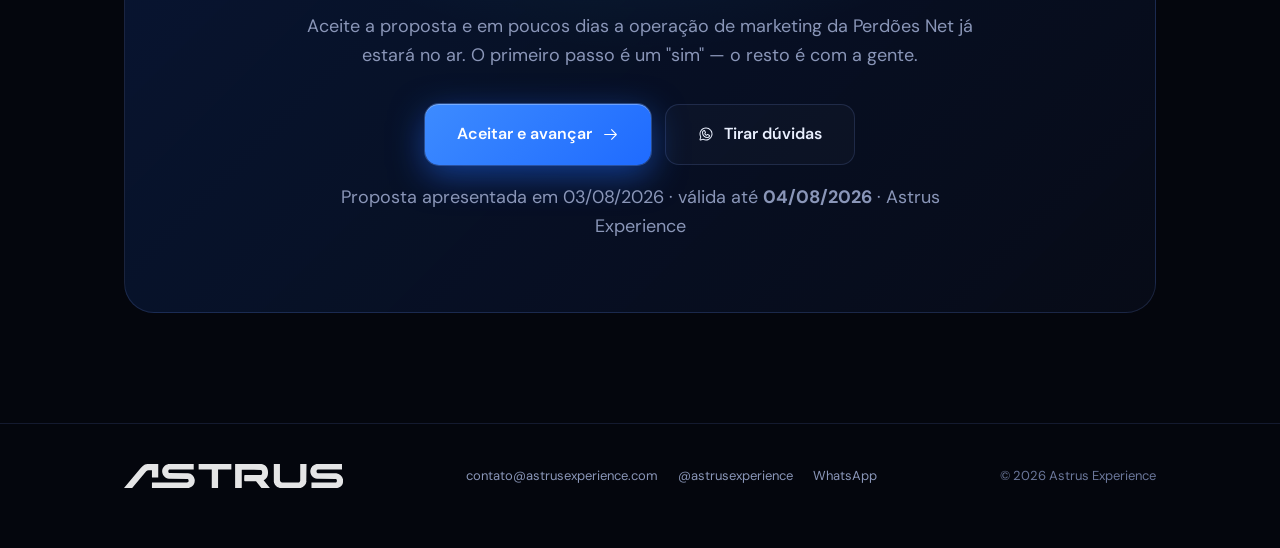
==== commit e0f98c62: "Add files via upload" ====
--- a/proposta.html
+++ b/proposta.html
@@ -211,6 +211,26 @@
   .osrv .otx h3{font-family:var(--font-display);font-weight:600;font-size:17px}
   .osrv .otx p{font-size:13px;color:var(--muted);margin-top:2px;line-height:1.4}
 
+  /* ===== PLANO ESTRATÉGICO (roadmap) ===== */
+  .plan-road{position:relative;margin-top:48px;padding-left:80px}
+  .plan-road::before{content:"";position:absolute;left:28px;top:26px;bottom:26px;width:2px;
+    background:linear-gradient(180deg,var(--cyan),var(--blue),transparent);opacity:.5}
+  .pstep{position:relative;margin-bottom:16px}
+  .pstep:last-child{margin-bottom:0}
+  .pstep .pbadge{position:absolute;left:-80px;top:0;width:57px;height:57px;border-radius:18px;display:grid;place-items:center;
+    font-size:26px;color:var(--blue-bright);z-index:2;transition:.35s var(--ease);
+    background:linear-gradient(135deg,rgba(31,107,255,.25),rgba(10,16,34,.65));border:1px solid var(--glass-brd);
+    box-shadow:0 12px 30px rgba(2,6,20,.45)}
+  .pstep .pcard{border:1px solid var(--card-brd);border-radius:20px;background:var(--card);padding:22px 24px;transition:.35s var(--ease)}
+  .pstep:hover .pcard{border-color:var(--blue-bright);transform:translateX(5px);box-shadow:0 18px 44px rgba(2,6,20,.5)}
+  .pstep:hover .pbadge{background:var(--grad-blue);color:#fff;border-color:transparent;box-shadow:0 14px 34px rgba(31,107,255,.5)}
+  .pstep .pk{font-family:var(--font-display);font-size:11.5px;font-weight:600;letter-spacing:.16em;text-transform:uppercase;color:var(--blue-bright)}
+  .pstep h3{font-family:var(--font-display);font-weight:600;font-size:20px;letter-spacing:-.01em;margin:6px 0 6px}
+  .pstep .pd{font-size:14.5px;color:var(--muted);line-height:1.6;max-width:62ch}
+  .pstep .pbullets{display:flex;flex-wrap:wrap;gap:8px;margin-top:15px}
+  .pstep .pbullets span{font-size:12.5px;font-weight:500;color:var(--cyan);padding:6px 13px;border-radius:100px;
+    background:rgba(57,208,255,.09);border:1px solid rgba(57,208,255,.22)}
+
   /* ===== DESTAQUE TRÁFEGO ===== */
   .spot{margin-top:44px;border:1px solid var(--glass-brd);border-radius:26px;overflow:hidden;position:relative;
     background:linear-gradient(135deg,rgba(31,107,255,.12),rgba(10,16,34,.5))}
@@ -376,6 +396,10 @@
     .transform{gap:12px}
     .tcol{padding:24px 20px}
     .org360-core h2{font-size:clamp(34px,12vw,52px)}
+    .plan-road{padding-left:60px}
+    .plan-road::before{left:22px}
+    .pstep .pbadge{left:-60px;width:44px;height:44px;font-size:21px;border-radius:14px}
+    .pstep .pcard{padding:18px 18px}
     .spot-l,.spot-r{padding:26px 22px}
     .fstep{font-size:13px}
     .plan{padding:26px 22px}
@@ -489,6 +513,20 @@
       <div class="osrv reveal"><span class="oic"><i class="ico" style="--ic:url('assets/icons/sparkle.svg')"></i></span><div class="otx"><h3>Ativação de marca</h3><p>Presença nas ruas e eventos para fixar a Perdões Net na região.</p></div></div>
       <div class="osrv reveal d1"><span class="oic"><i class="ico" style="--ic:url('assets/icons/browser.svg')"></i></span><div class="otx"><h3>Criação de sites</h3><p>Site e páginas de captura rápidos e persuasivos, feitos para converter.</p></div></div>
     </div>
+  </div>
+</section>
+
+<!-- ============================================================= -->
+<!-- PLANO ESTRATÉGICO (roadmap editável)                          -->
+<!-- ============================================================= -->
+<section class="block wrap" id="plano">
+  <div class="sec-head reveal">
+    <span class="eyebrow"><span class="dot"></span>Método · Plano estratégico</span>
+    <h2 class="h-sec" id="pPlanoTitle">O plano que desenhamos para a <span class="grad">Perdões Net</span>.</h2>
+    <p class="lead" id="pPlanoLead">Nada de achismo. Este é o caminho, etapa por etapa, para levar a Perdões Net ao topo do mercado de internet da região.</p>
+  </div>
+  <div class="plan-road" id="pPlano">
+    <div class="pstep reveal"><div class="pbadge"><i class="ico" style="--ic:url('assets/icons/crosshair.svg')"></i></div><div class="pcard"><div class="pk">Etapa 01</div><h3>Diagnóstico e Imersão</h3><p class="pd">Antes de qualquer ação, uma análise completa da empresa, do mercado e dos concorrentes — a base de toda a estratégia.</p><div class="pbullets"><span>Posicionamento atual</span><span>Pontos fortes e oportunidades</span><span>Concorrentes e diferenciais</span><span>Público-alvo</span><span>Objetivos comerciais</span></div></div></div>
   </div>
 </section>
 
@@ -766,6 +804,17 @@
   fromItems:["Sem um setor de marketing ativo","Presença nas redes tímida e sem constância","Crescimento apoiado no boca a boca","Marca pouco lembrada fora da base atual"],
   toLabel:"Com a Astrus",
   toItems:["Um time completo cuidando do marketing por você","Presença forte no digital e nas ruas da região","Fluxo constante de novos assinantes","A provedora referência em Perdões e região"],
+  planoTitle:"O plano que desenhamos para a <span class=\"grad\">{cliente}</span>.",
+  planoLead:"Nada de achismo. Este é o caminho, etapa por etapa, para levar a {cliente} ao topo do mercado de internet da região.",
+  plan:[
+    {icon:"assets/icons/crosshair.svg",title:"Diagnóstico e Imersão",desc:"Antes de qualquer ação, uma análise completa da empresa, do mercado e dos concorrentes — a base de toda a estratégia.",bullets:["Posicionamento atual","Pontos fortes e oportunidades","Concorrentes e diferenciais","Público-alvo","Objetivos comerciais"]},
+    {icon:"assets/icons/sparkle.svg",title:"Reposicionamento da Marca",desc:"Construímos um novo posicionamento digital para a marca voltar a ocupar um espaço de destaque na mente do consumidor.",bullets:["Linguagem de comunicação","Identidade visual no digital","Tom de voz","Diferenciais competitivos","Percepção de valor"]},
+    {icon:"assets/icons/clipboard-text.svg",title:"Planejamento Estratégico de Conteúdo",desc:"Um calendário editorial alinhado aos objetivos comerciais, com consistência e foco em fortalecer a marca e gerar oportunidades.",bullets:["Posicionamento institucional","Planos e ofertas","Autoridade e educação","Prova social","Campanhas sazonais"]},
+    {icon:"assets/icons/lightning.svg",title:"Campanhas Comerciais",desc:"Campanhas estratégicas ao longo do ano para aumentar as vendas, cada uma com identidade própria e comunicação direcionada.",bullets:["Volta às aulas","Dia das Mães e dos Pais","Black Friday","Natal e férias","Lançamento de planos"]},
+    {icon:"assets/icons/chats-circle.svg",title:"Gestão das Redes Sociais",desc:"As redes deixam de ser só um canal de postagem e viram ferramenta de fortalecimento da marca.",bullets:["Alcance","Reconhecimento","Engajamento","Confiança","Intenção de compra"]},
+    {icon:"assets/icons/map-pin.svg",title:"Posicionamento no Google",desc:"Ampliar a presença nas buscas locais para aparecer quando pesquisarem por internet na região.",bullets:["Perfil da Empresa no Google","Informações atualizadas","Conteúdo recorrente","Gestão de avaliações","Buscas locais"]},
+    {icon:"assets/icons/target.svg",title:"Estratégia de Tráfego Pago",desc:"Com a marca consolidada, entram as campanhas de mídia paga para acelerar os resultados — acompanhadas e otimizadas continuamente.",bullets:["Captação de clientes","Divulgação de planos","Promoções","Remarketing","Fortalecimento da marca"]}
+  ],
   casesLead:"Não é teoria. Veja a operação de marketing que a Astrus construiu para a <strong>Stratus Internet</strong> — do digital às ruas: outdoor, busdoor, panfletos, ativação de marca e brindes. O mesmo que podemos fazer pela {cliente}.",
   cases:[
     {img:"assets/cases/stratus/outdoor.jpg",tag:"Mídia física · Outdoor",name:"Outdoor de campanha"},
@@ -831,6 +880,16 @@
   S('pFromLabel', c.fromLabel); S('pToLabel', c.toLabel);
   H('pFromList', (c.fromItems||[]).map(function(i){return '<li>'+MI+R(i)+'</li>';}).join(''));
   H('pToList', (c.toItems||[]).map(function(i){return '<li>'+CK+R(i)+'</li>';}).join(''));
+  H('pPlanoTitle', R(c.planoTitle));
+  H('pPlanoLead', R(c.planoLead));
+  H('pPlano', (c.plan||[]).map(function(s,i){
+    var n=(i+1<10?'0':'')+(i+1);
+    return '<div class="pstep reveal">'+
+      '<div class="pbadge"><i class="ico" style="--ic:url(\''+(s.icon||'assets/icons/sparkle.svg')+'\')"></i></div>'+
+      '<div class="pcard"><div class="pk">Etapa '+n+'</div><h3>'+R(s.title)+'</h3><p class="pd">'+R(s.desc)+'</p>'+
+      ((s.bullets&&s.bullets.length)?'<div class="pbullets">'+s.bullets.map(function(b){return '<span>'+R(b)+'</span>';}).join('')+'</div>':'')+
+      '</div></div>';
+  }).join(''));
   H('pCasesLead', R(c.casesLead));
   H('pCases', (c.cases||[]).map(function(cs){
     return '<div class="case reveal">'+(cs.live?'<span class="clive"><i></i>Rodando de verdade</span>':'')+
@@ -865,7 +924,7 @@
     if(id){ try{ var L=JSON.parse(localStorage.getItem('astrus_proposals')||'[]'); var p=L.filter(function(x){return x.id===id;})[0]; if(p) saved=p.data; }catch(e){} }
     if(!saved){ try{ saved = JSON.parse(localStorage.getItem('astrus_proposta')||'null'); }catch(e){} }
   }
-  if(saved) window.applyProposta(saved);
+  window.applyProposta(saved||{});
   // preview ao vivo vindo do painel admin (iframe)
   window.addEventListener('message', function(e){
     if(e.data && e.data.type==='PROPOSTA_APPLY'){
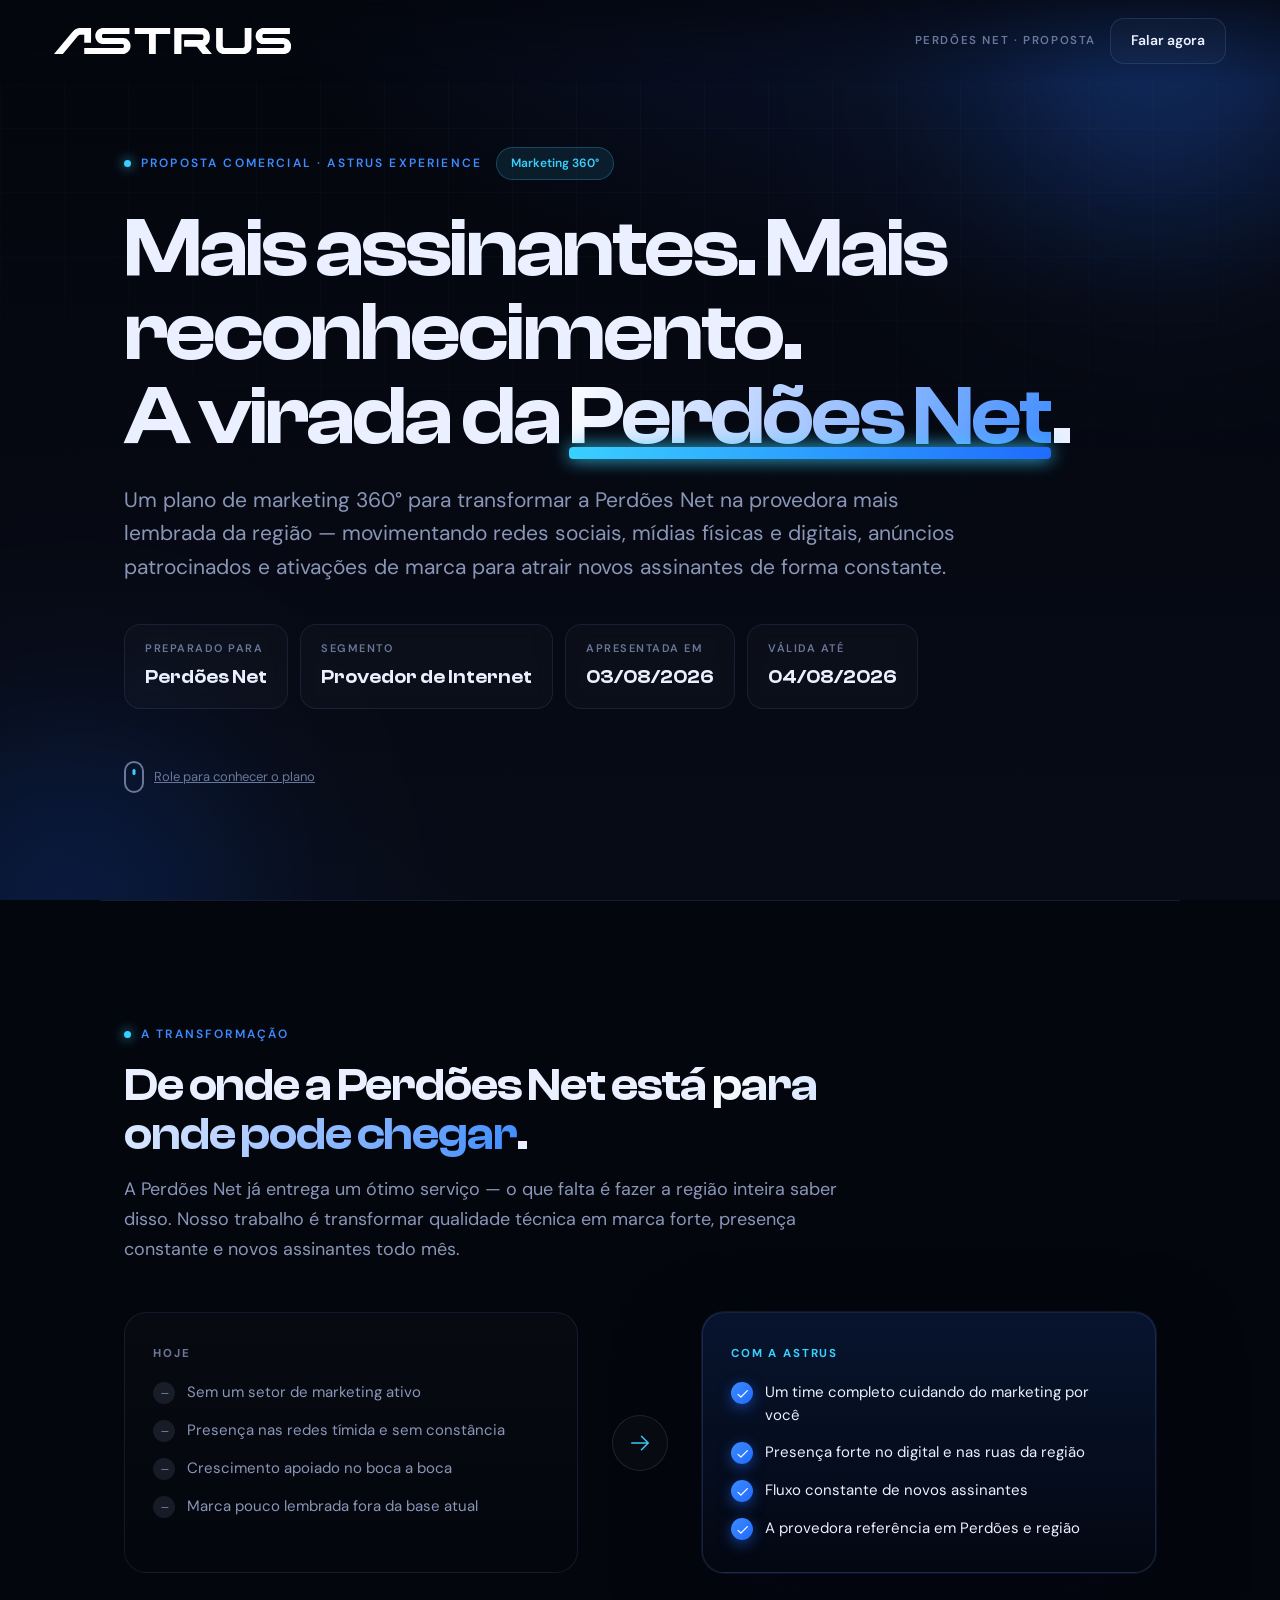
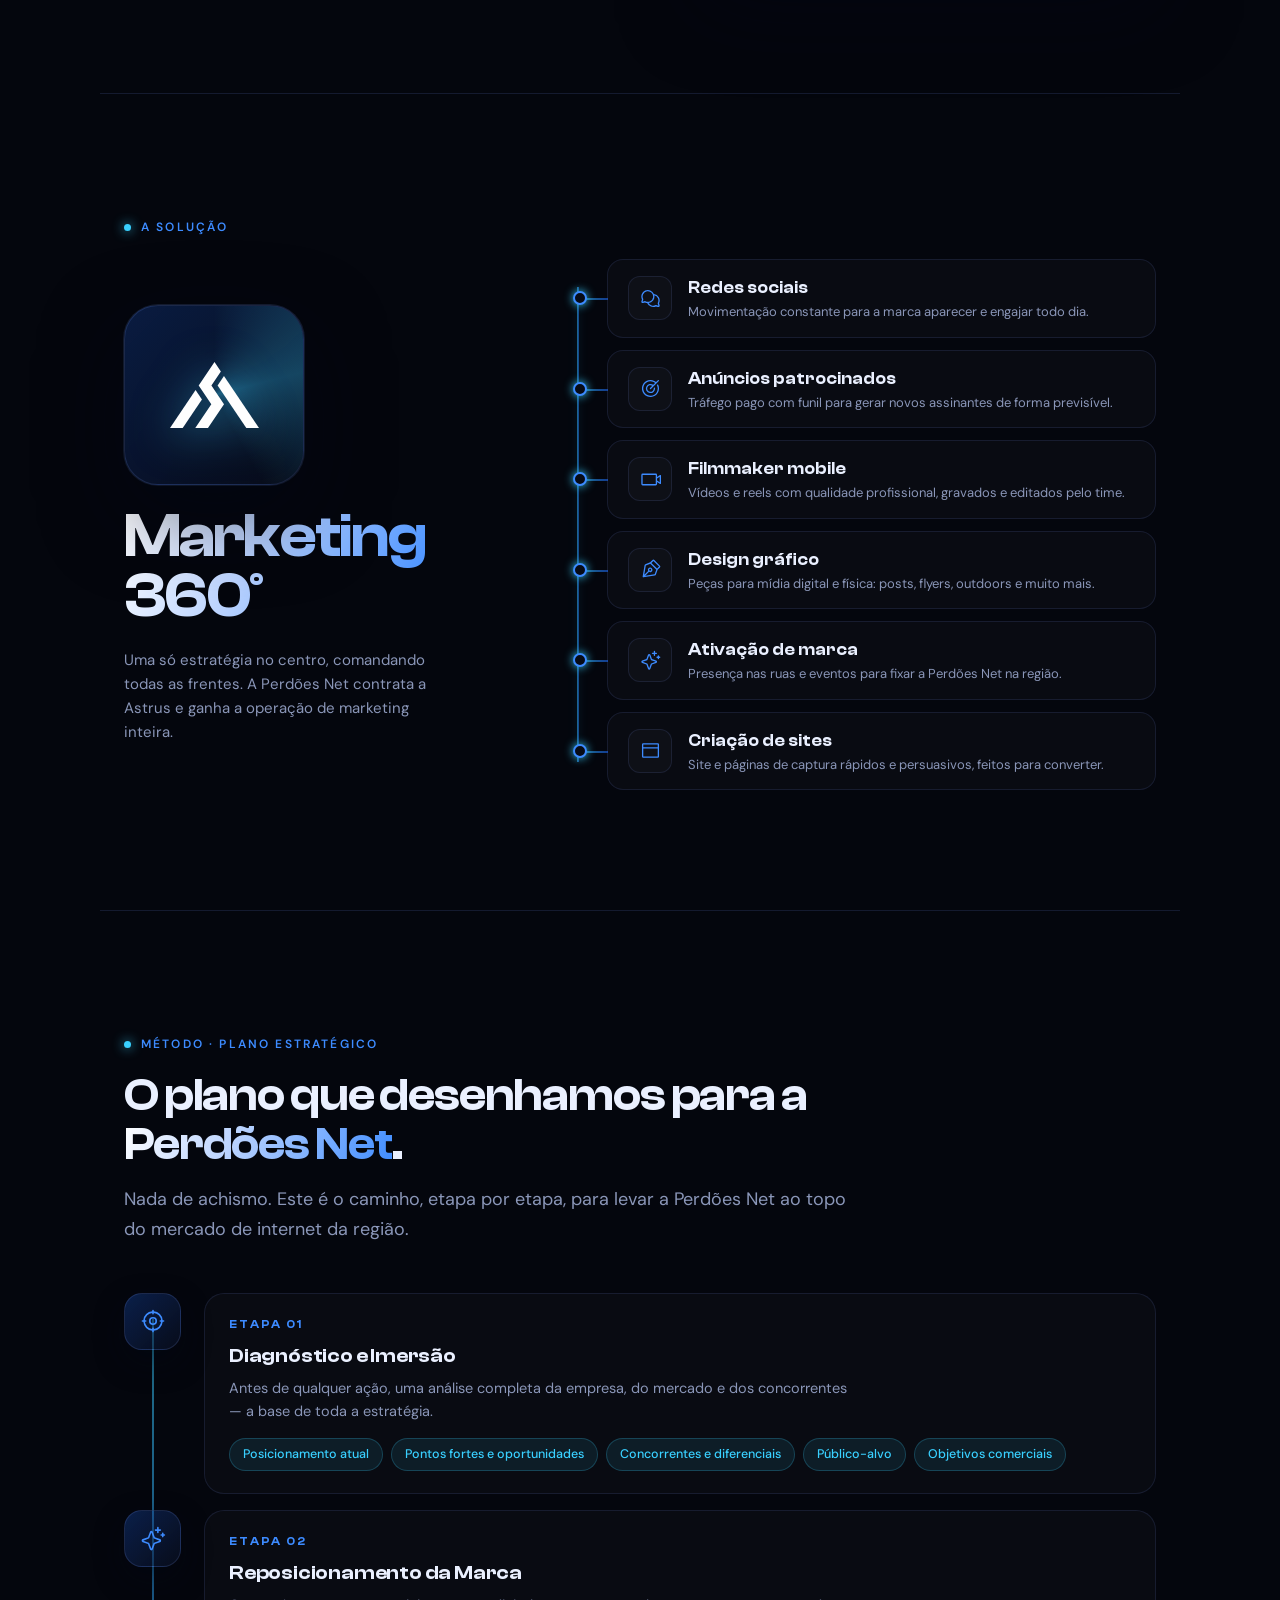
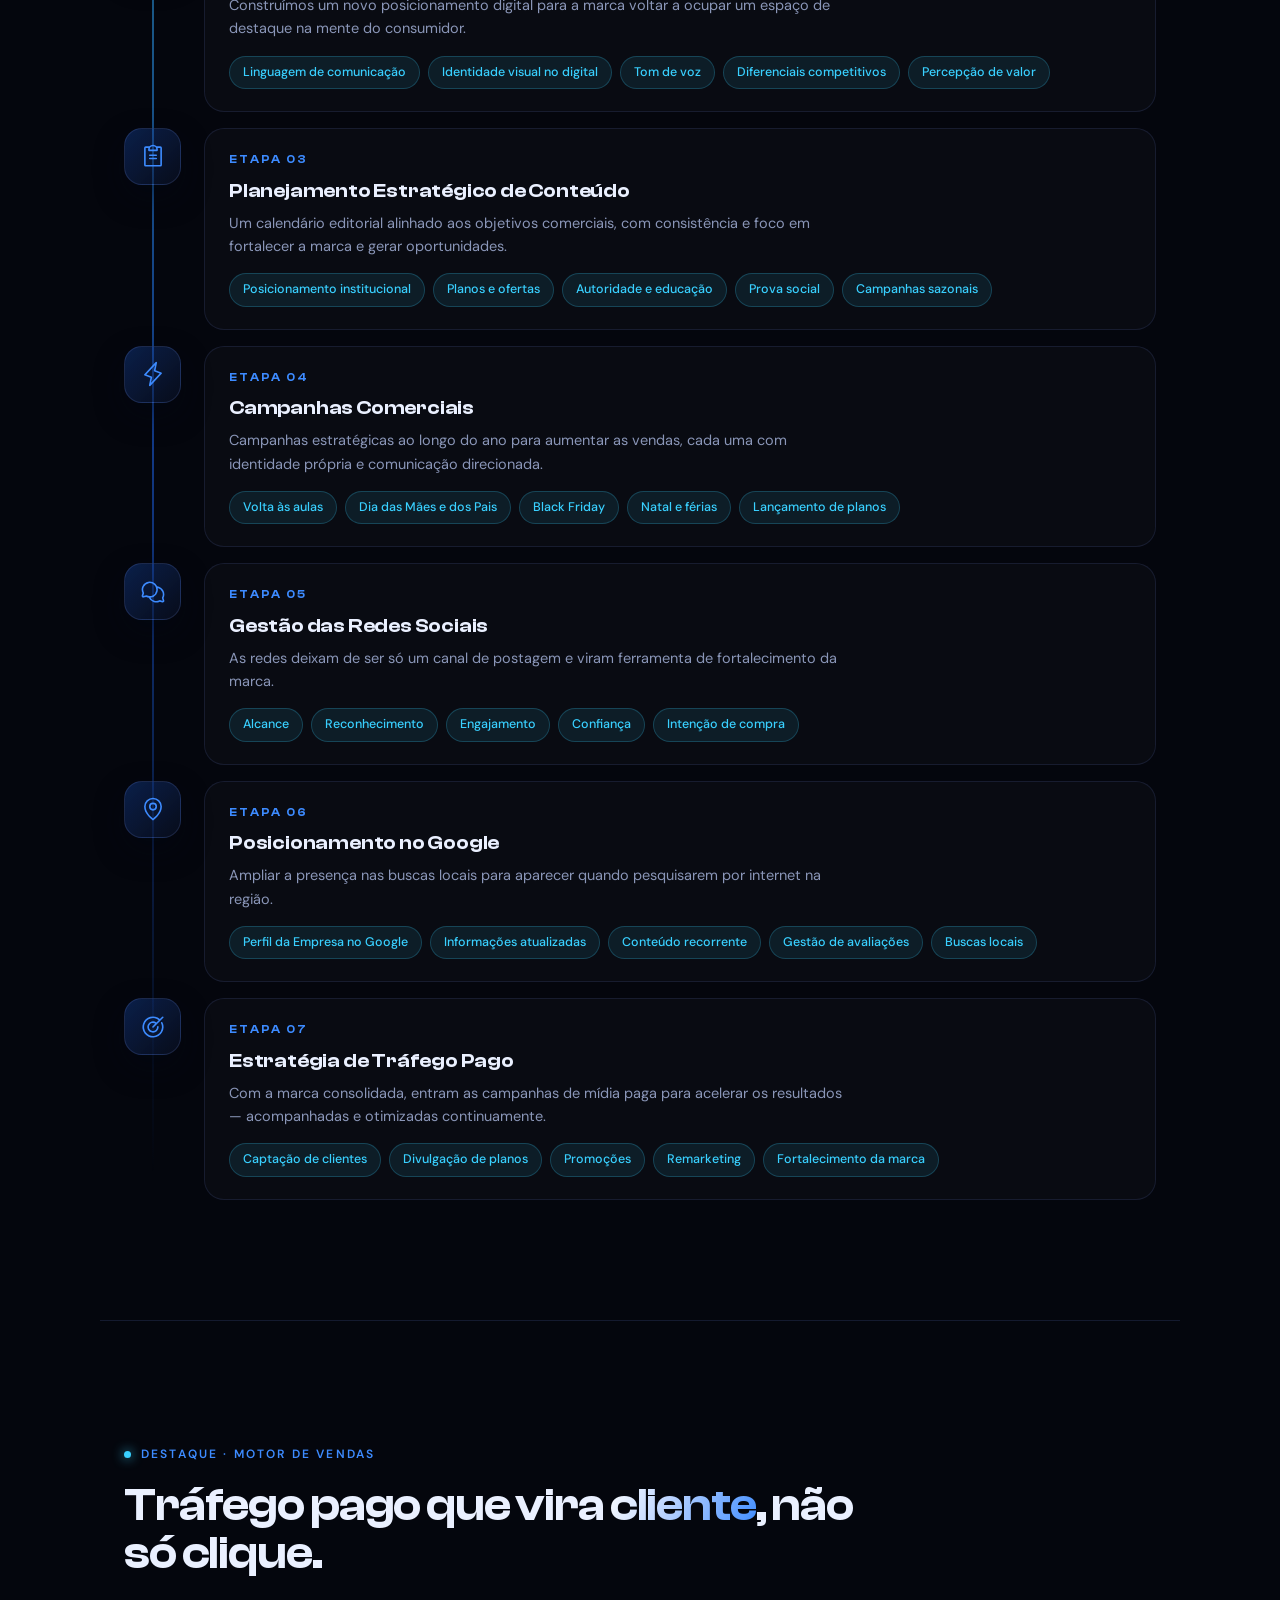
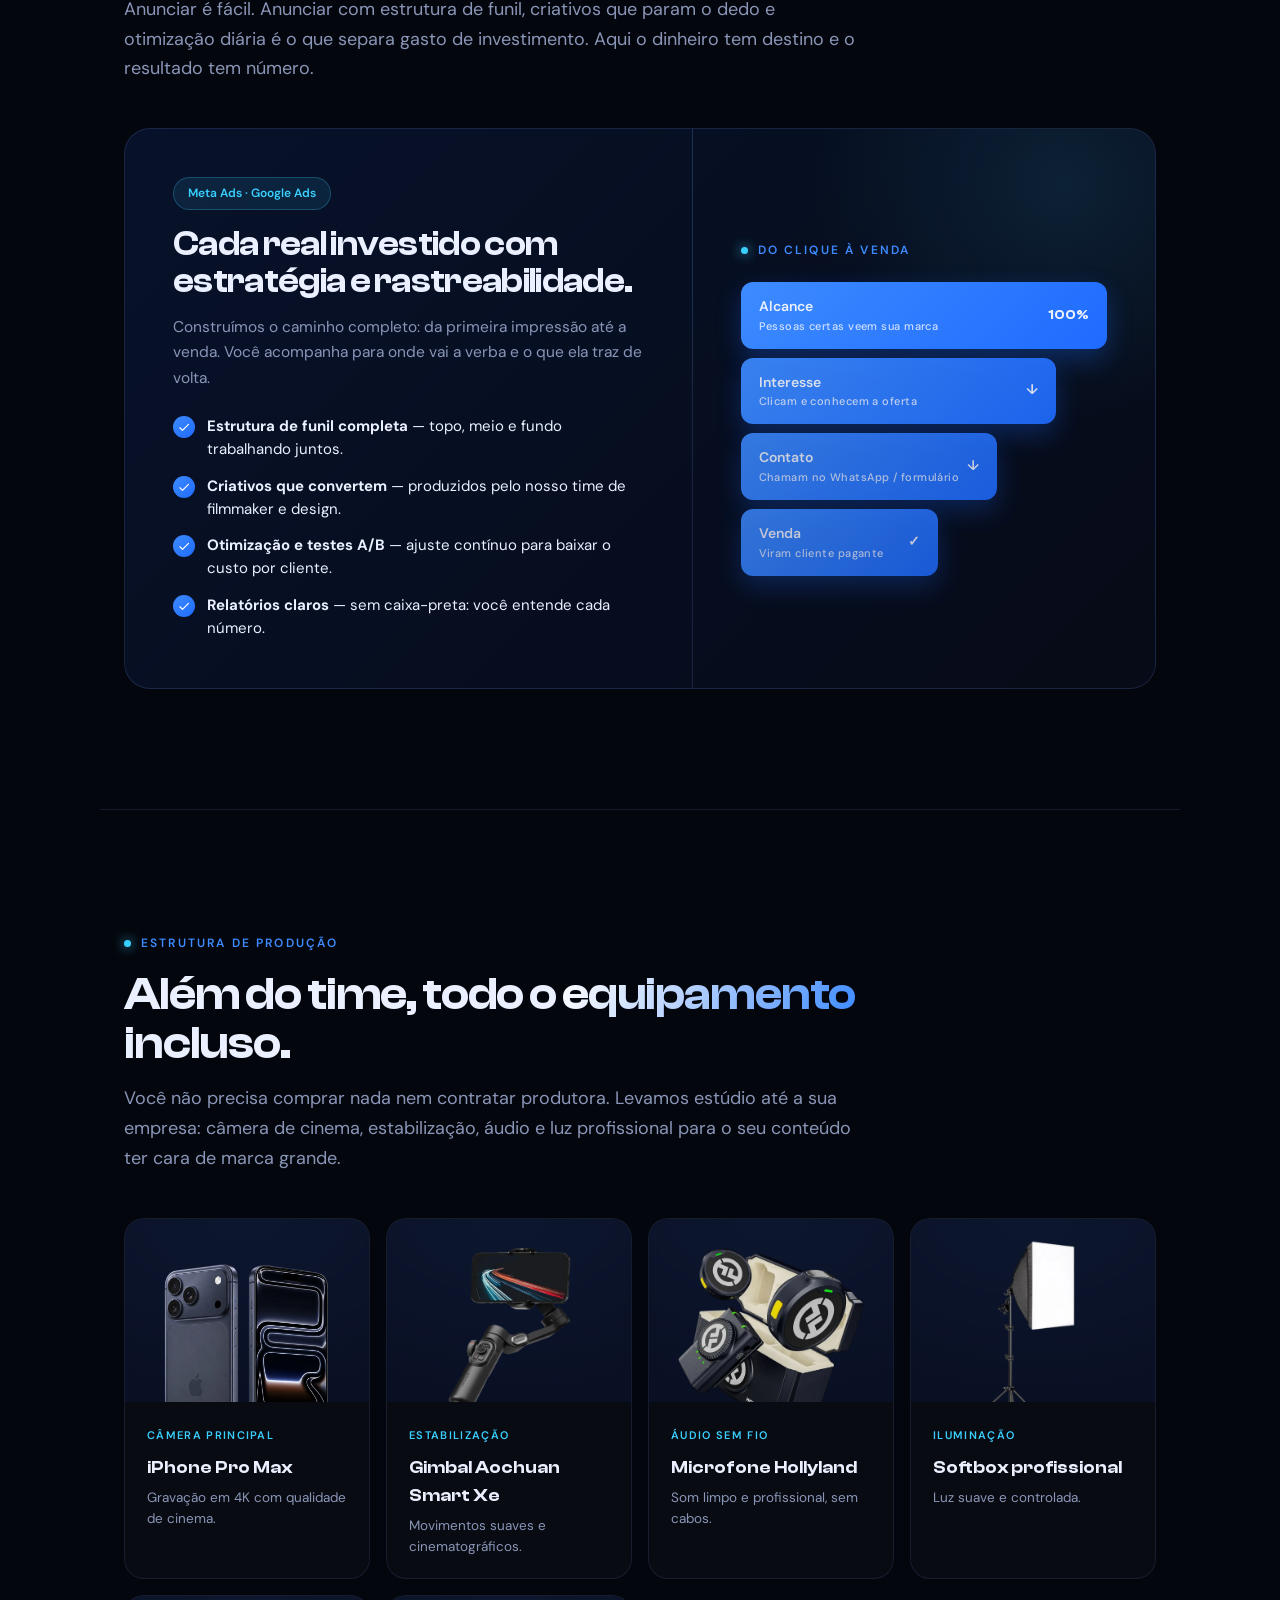
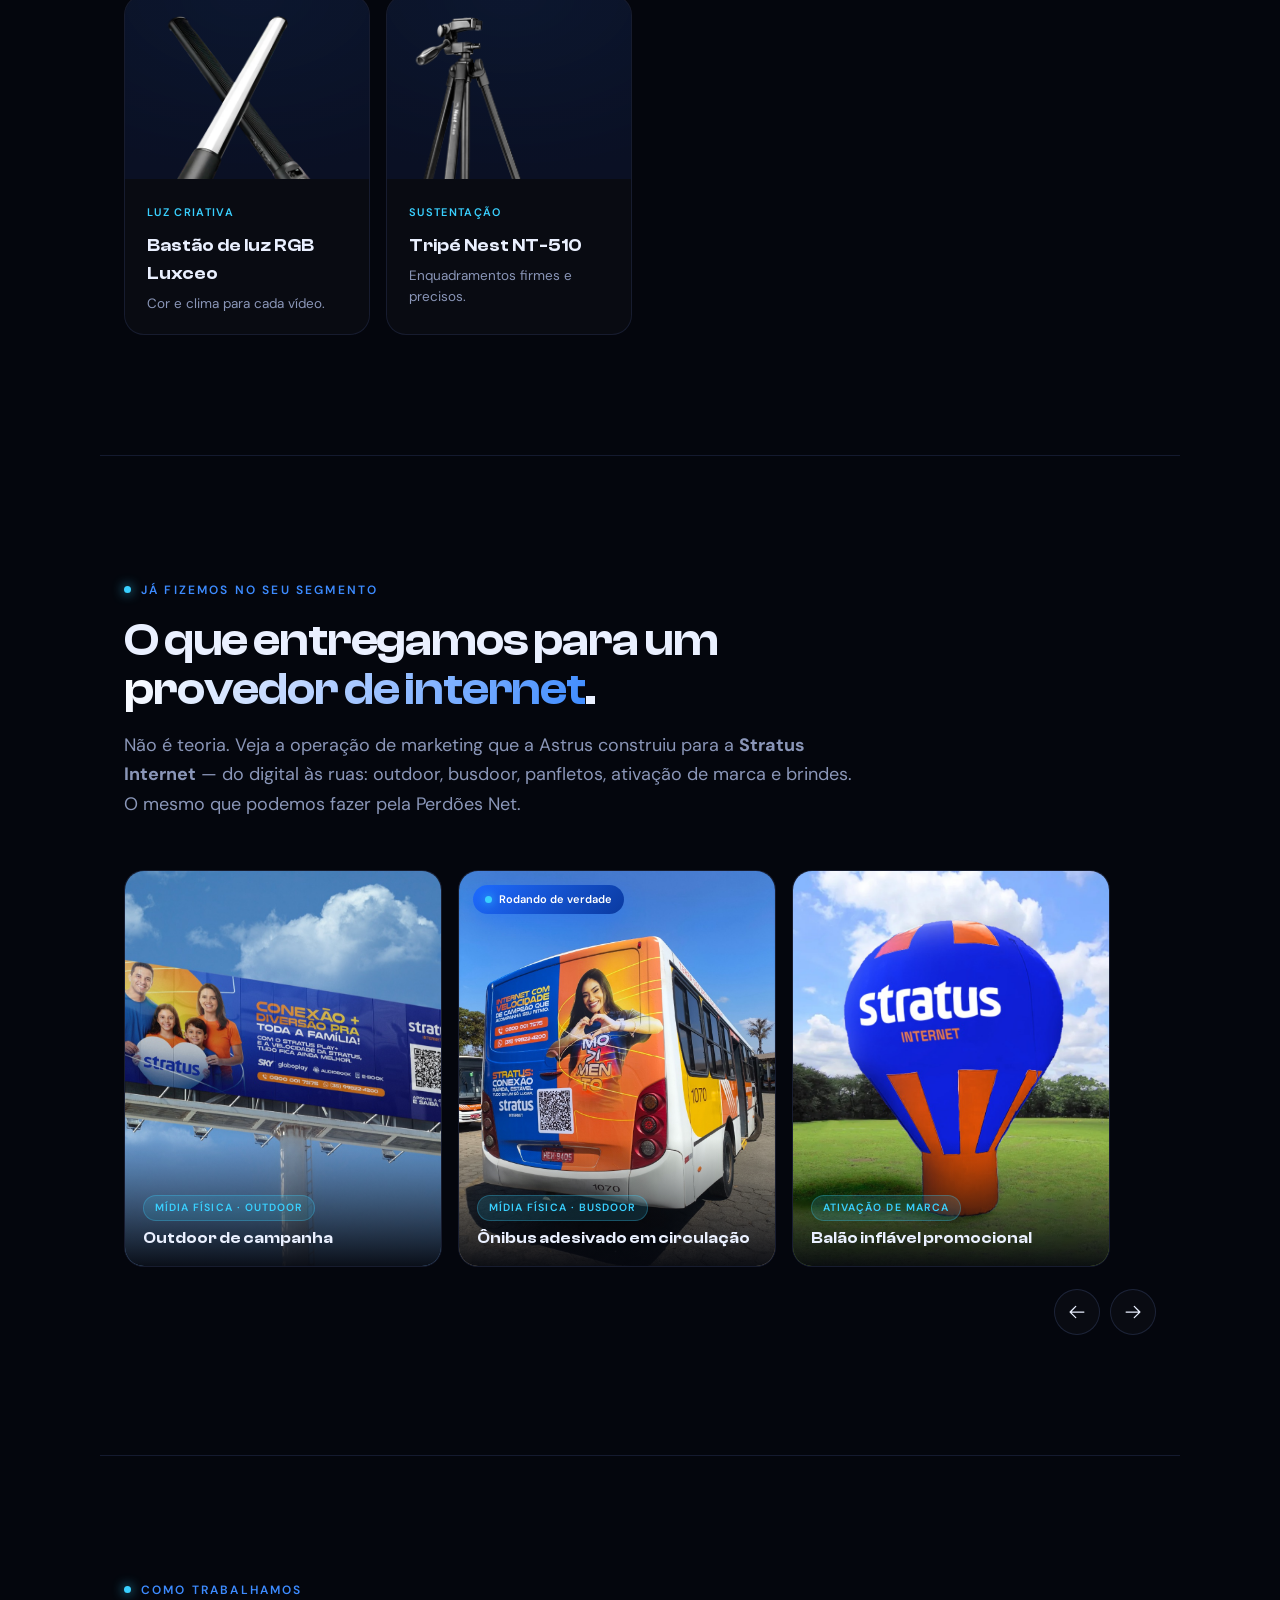
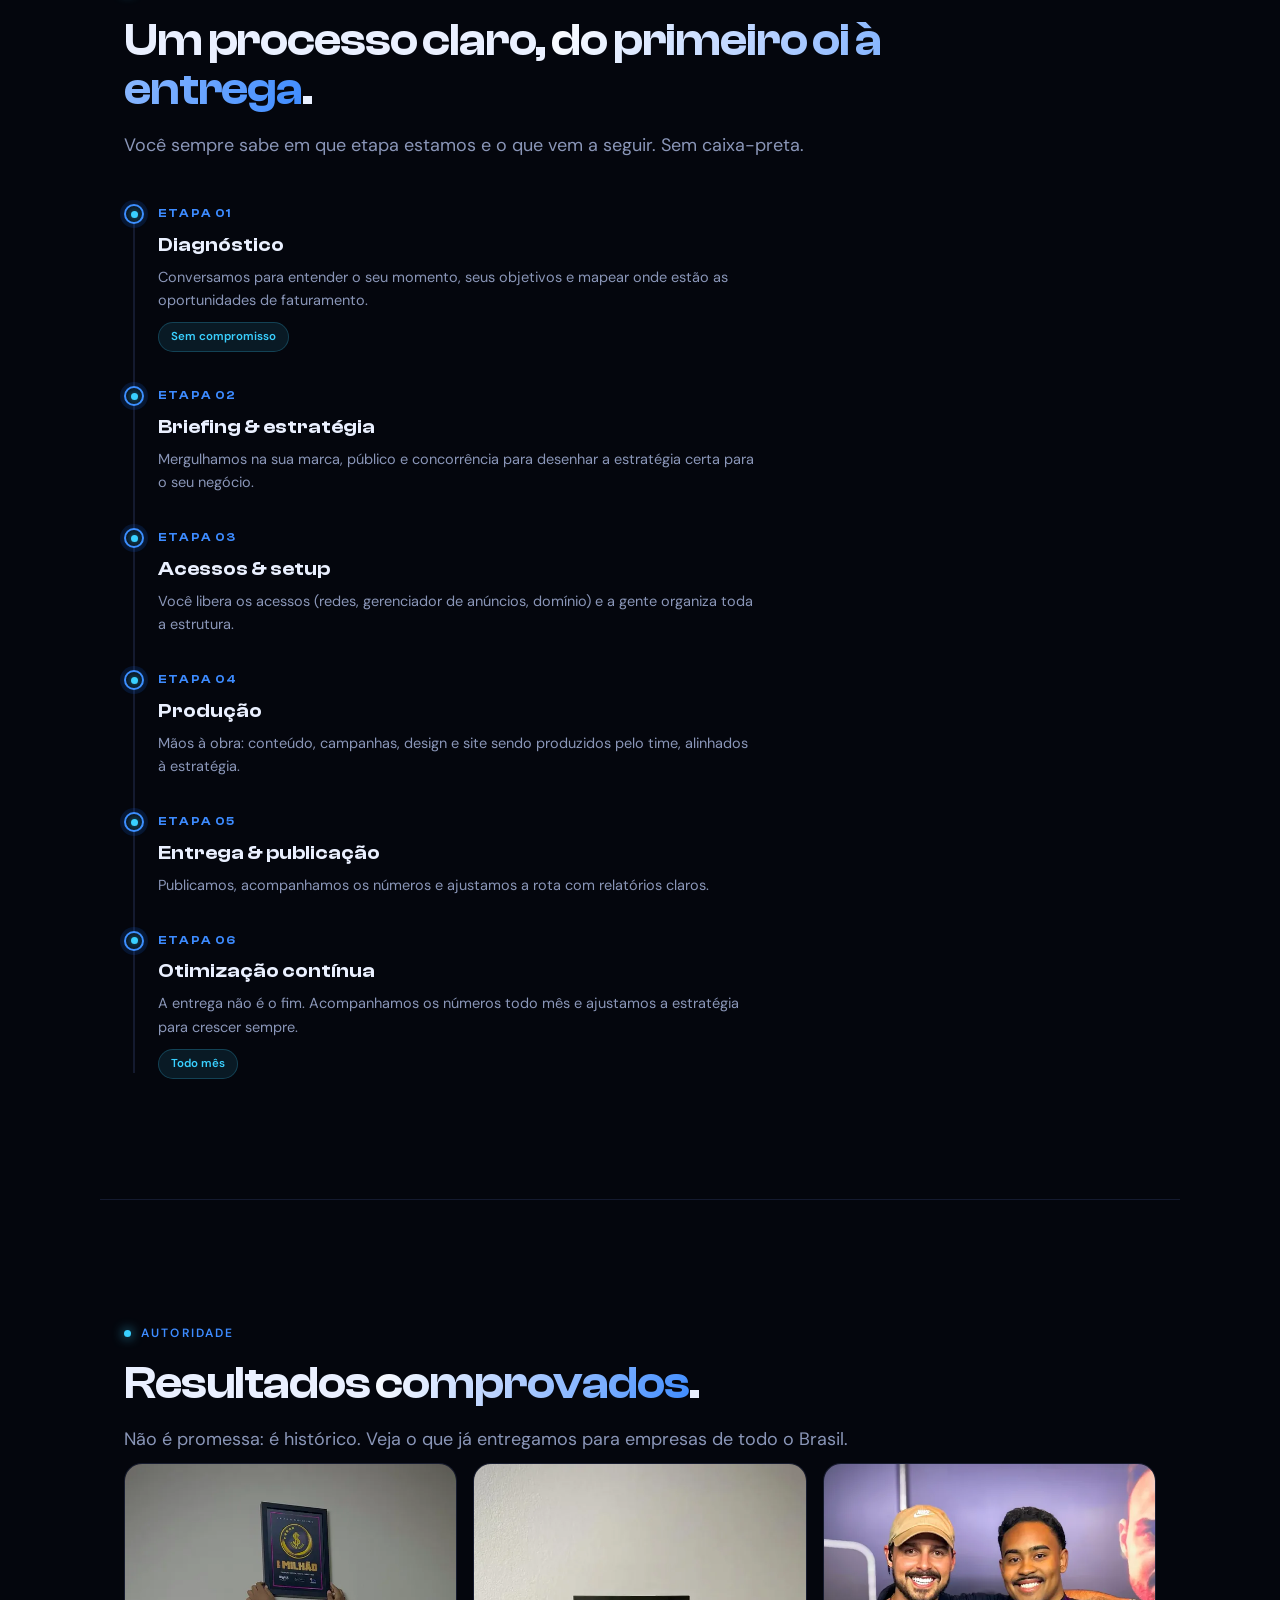
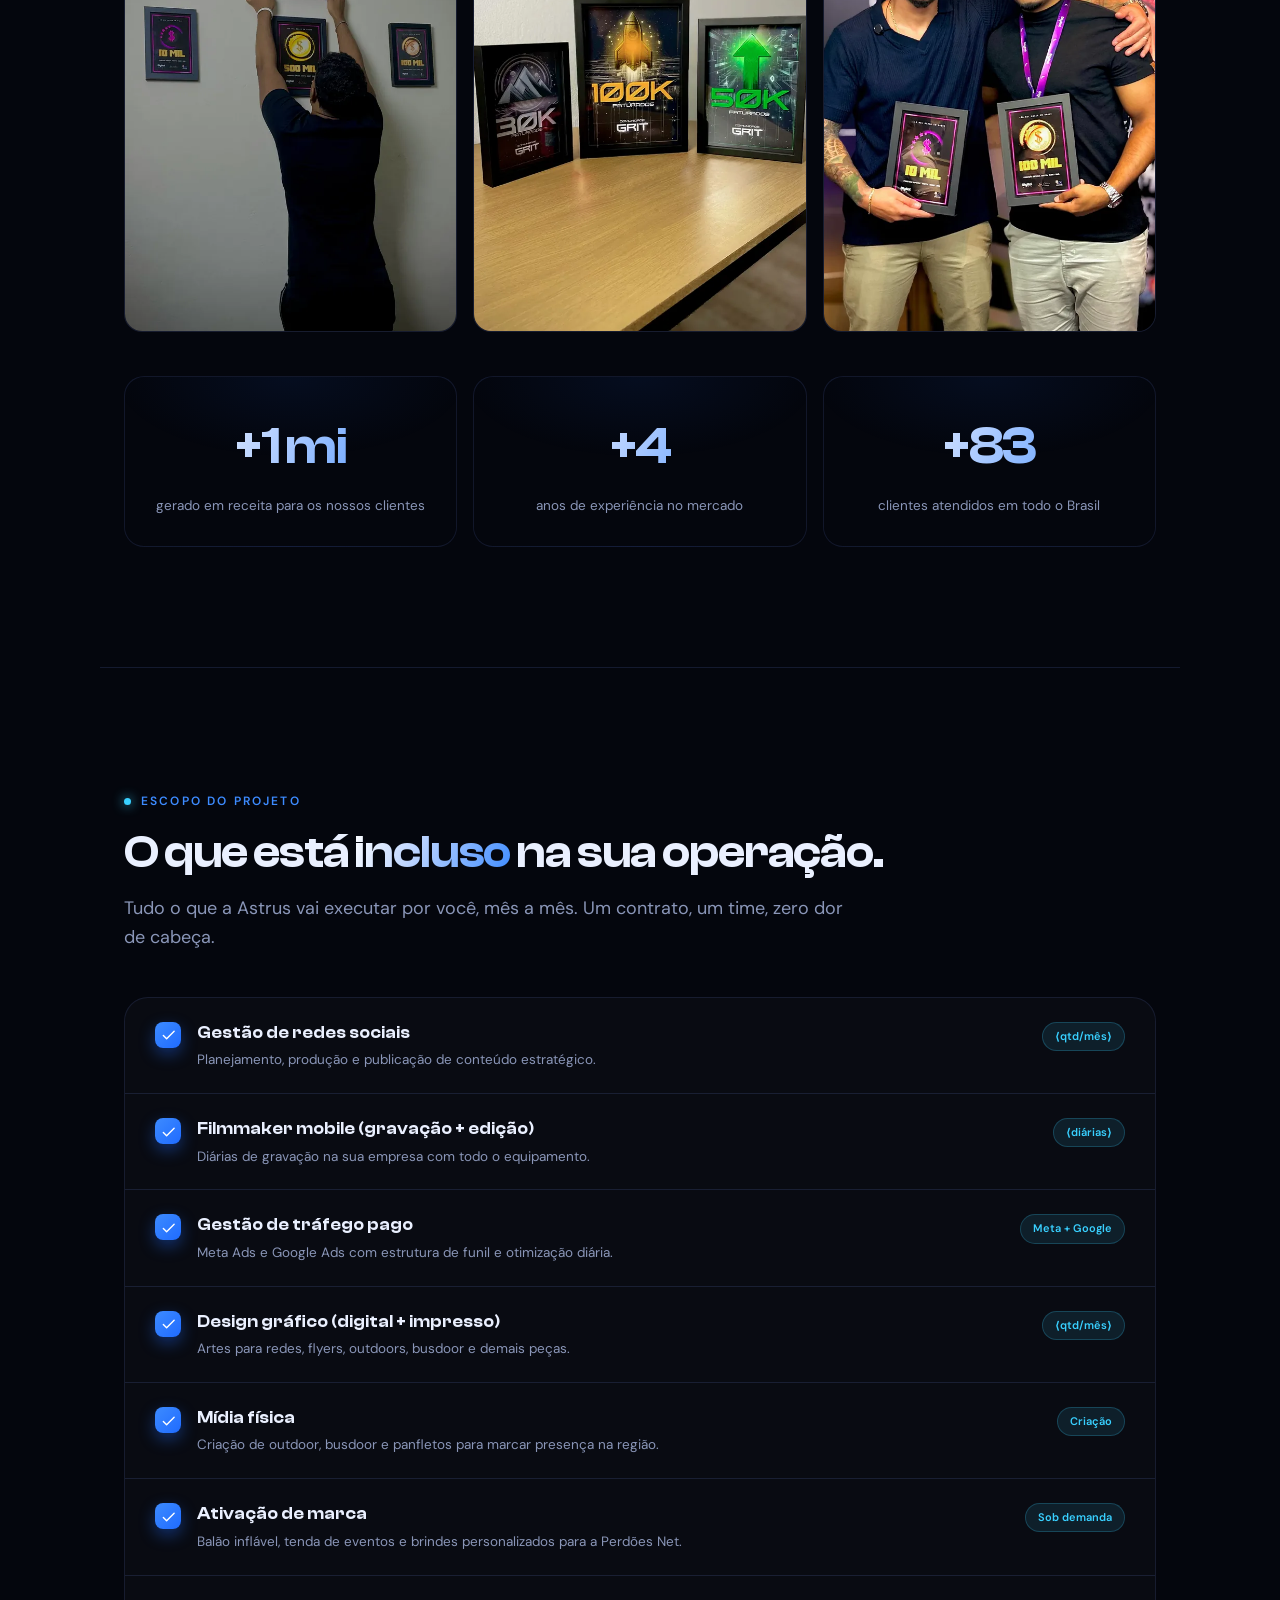
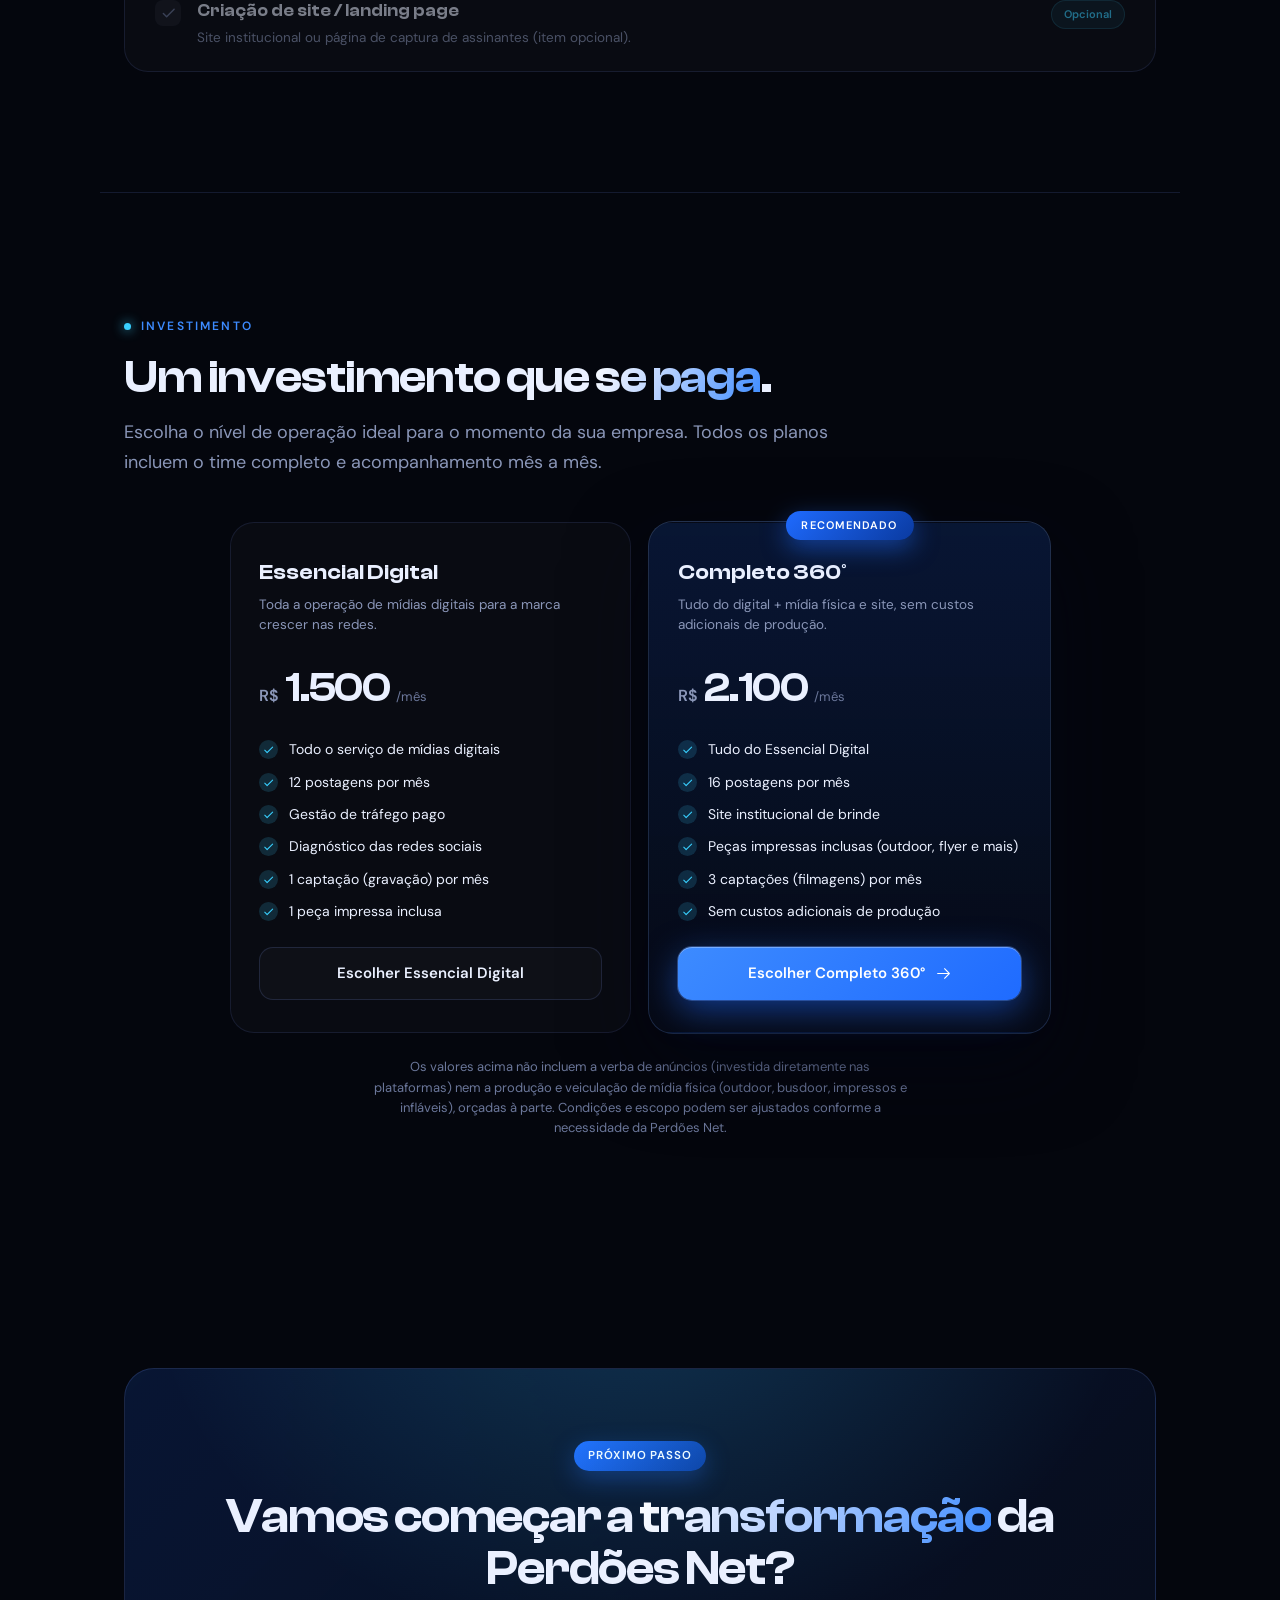
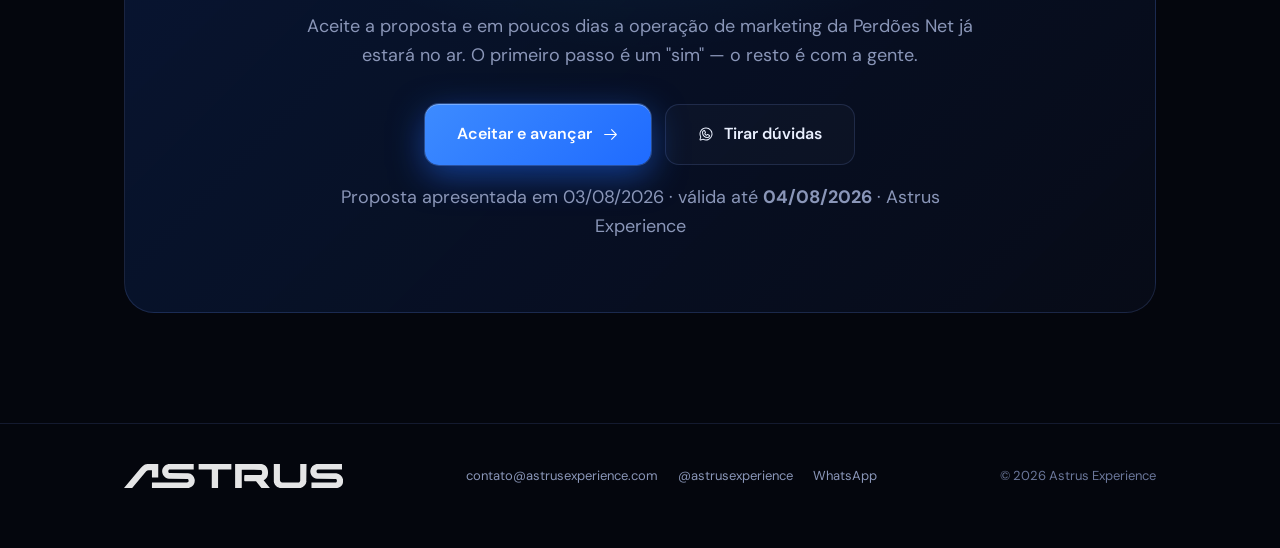
==== commit fdcab755: "Add files via upload" ====
--- a/proposta.html
+++ b/proposta.html
@@ -795,6 +795,7 @@
   eyebrow:"Proposta Comercial · Astrus Experience",
   pill:"Marketing 360°",
   topWa:"https://w.app/astrusexperience",
+  show:{transformacao:true,solucao:true,plano:true,trafego:true,estrutura:true,cases:true,processo:true,resultados:true,escopo:true,investimento:true},
   headlineL1:"Mais assinantes. Mais reconhecimento.",
   headlineL2:"A virada da {cliente}.",
   sub:"Um plano de marketing 360° para transformar a {cliente} na provedora mais lembrada da região — movimentando redes sociais, mídias físicas e digitais, anúncios patrocinados e ativações de marca para atrair novos assinantes de forma constante.",
@@ -864,6 +865,8 @@
   var H=function(id,htm){var el=document.getElementById(id);if(el)el.innerHTML=htm;};
   var A=function(id,at,v){var el=document.getElementById(id);if(el)el.setAttribute(at,v);};
   document.title='Proposta Comercial · '+name+' — Astrus Experience';
+  var sh=c.show||{};
+  ['transformacao','solucao','plano','trafego','estrutura','cases','processo','resultados','escopo','investimento'].forEach(function(id){var el=document.getElementById(id);if(el)el.style.display=(sh[id]===false)?'none':'';});
   S('pTopTag', name+' · Proposta');
   A('pTopWa','href', c.topWa);
   H('pEyebrow','<span class="dot"></span>'+R(c.eyebrow));
